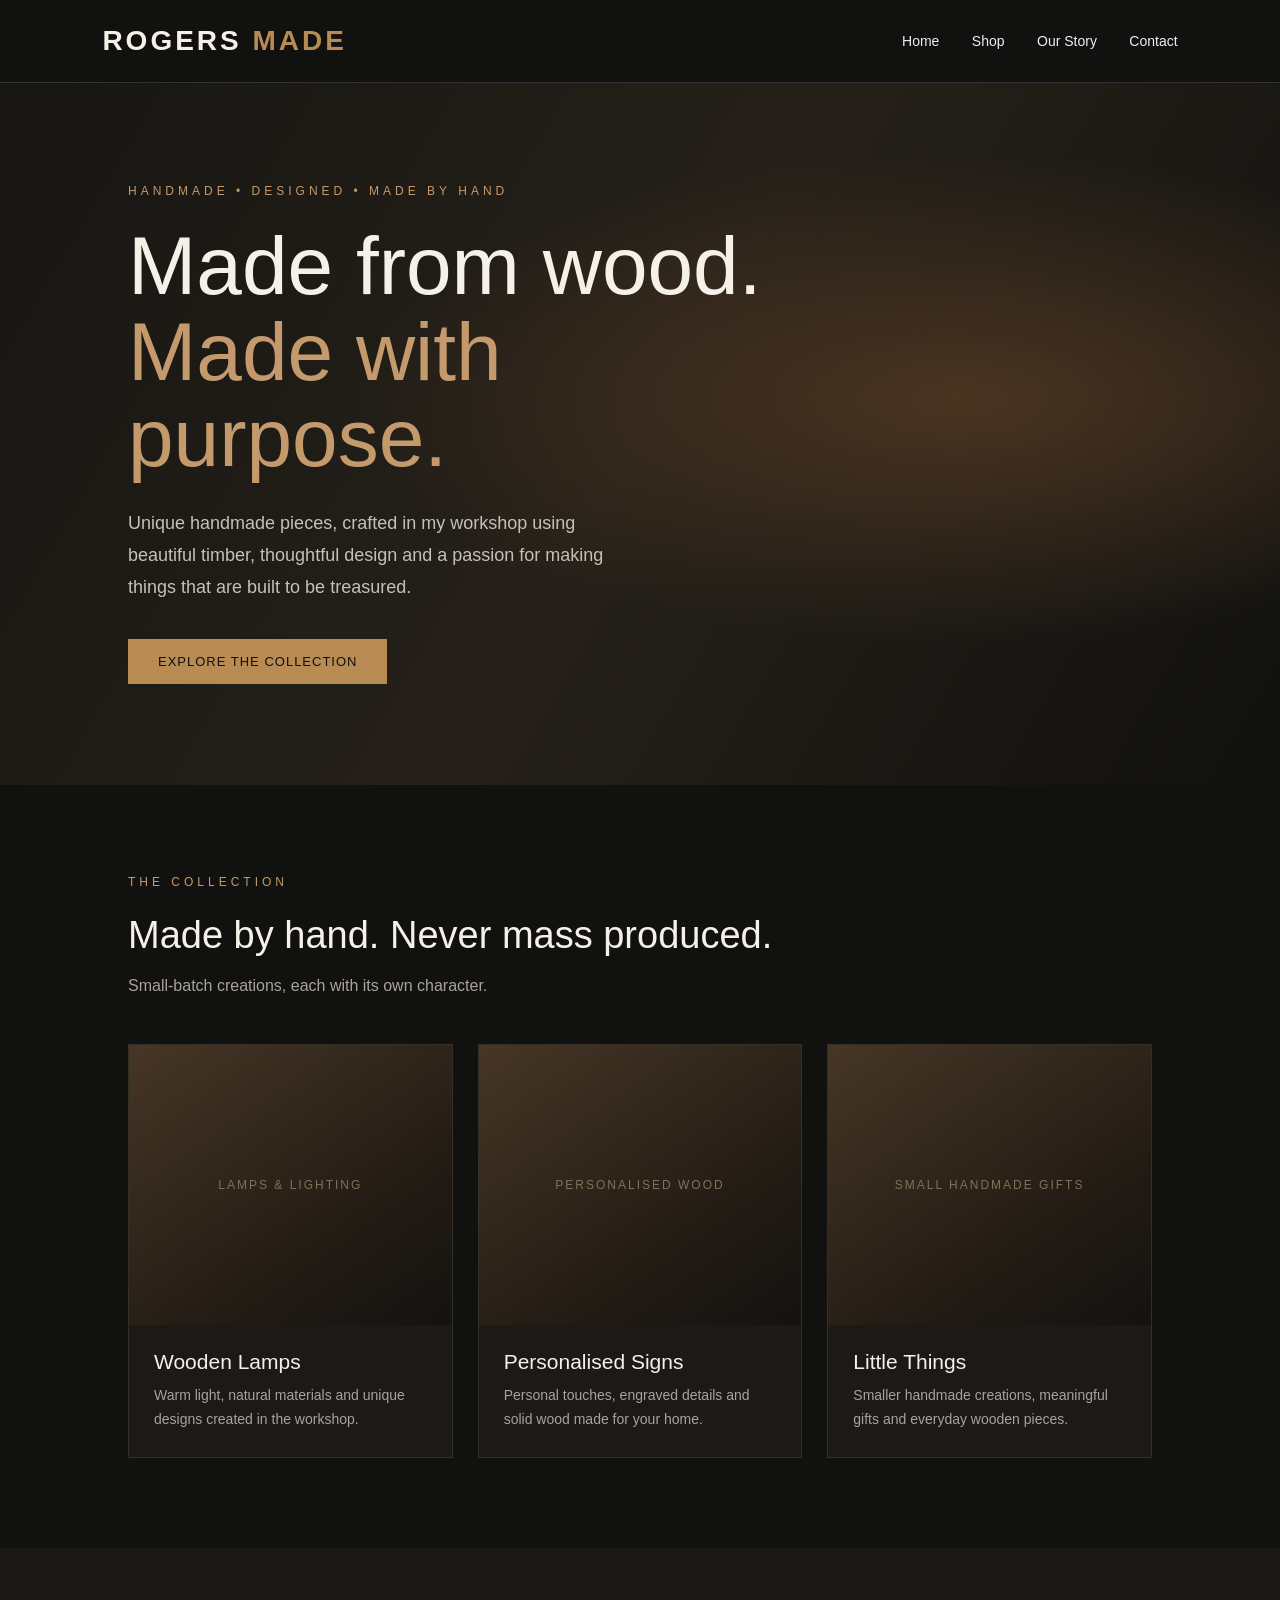
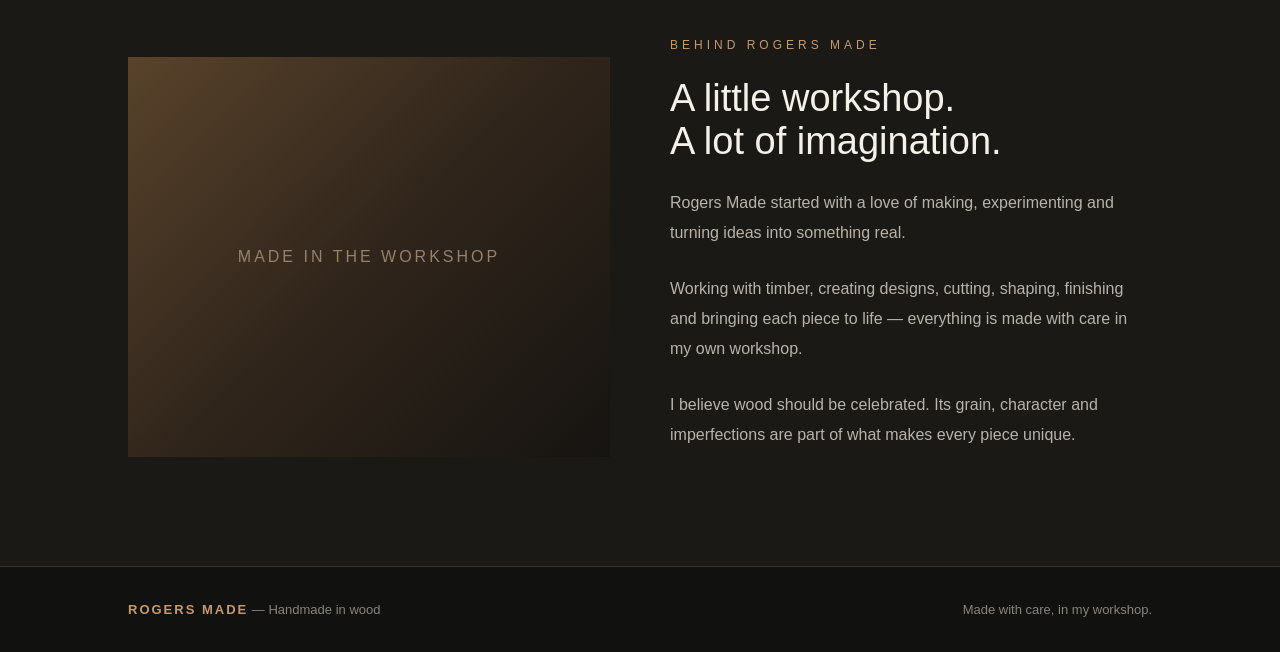
==== index.html @ e12538d0 "Create index.html" ====
<!DOCTYPE html>
<html lang="en">
<head>
<meta charset="UTF-8">
<meta name="viewport" content="width=device-width, initial-scale=1.0">
<title>Rogers Made | Handmade in Wood</title>

<style>
* {
  margin: 0;
  padding: 0;
  box-sizing: border-box;
}

body {
  background: #11110f;
  color: #f5f1e9;
  font-family: Arial, sans-serif;
}

header {
  padding: 25px 8%;
  display: flex;
  justify-content: space-between;
  align-items: center;
  border-bottom: 1px solid #333;
}

.logo {
  font-size: 28px;
  letter-spacing: 3px;
  font-weight: bold;
}

.logo span {
  color: #b88a54;
}

nav a {
  color: #eee;
  text-decoration: none;
  margin-left: 28px;
  font-size: 14px;
}

nav a:hover {
  color: #c49a6c;
}

.hero {
  min-height: 78vh;
  display: flex;
  align-items: center;
  padding: 80px 10%;
  background:
    radial-gradient(ellipse at 75% 45%, #4a3421 0%, transparent 45%),
    linear-gradient(120deg, #171613, #252019, #11110f);
}

.hero-content {
  max-width: 650px;
}

.eyebrow {
  color: #c49a6c;
  letter-spacing: 4px;
  text-transform: uppercase;
  font-size: 12px;
  margin-bottom: 25px;
}

.hero h1 {
  font-size: clamp(45px, 7vw, 82px);
  line-height: 1.05;
  font-weight: 500;
  margin-bottom: 25px;
}

.hero h1 span {
  color: #c49a6c;
}

.hero p {
  color: #c5c0b8;
  font-size: 18px;
  line-height: 1.8;
  max-width: 520px;
  margin-bottom: 35px;
}

.button {
  display: inline-block;
  padding: 15px 30px;
  background: #b88a54;
  color: #111;
  text-decoration: none;
  font-size: 13px;
  letter-spacing: 1px;
  text-transform: uppercase;
  transition: 0.3s;
}

.button:hover {
  background: #d0aa7d;
}

.section {
  padding: 90px 10%;
}

.section-title {
  font-size: 38px;
  font-weight: 400;
  margin-bottom: 15px;
}

.section-intro {
  color: #aaa39a;
  margin-bottom: 45px;
  line-height: 1.7;
}

.products {
  display: grid;
  grid-template-columns: repeat(3, 1fr);
  gap: 25px;
}

.product {
  background: #1b1a17;
  border: 1px solid #33302a;
  transition: 0.3s;
}

.product:hover {
  transform: translateY(-5px);
  border-color: #80603e;
}

.product-image {
  height: 280px;
  background:
    linear-gradient(145deg, #463626, #211a13 70%, #141311);
  display: flex;
  align-items: center;
  justify-content: center;
  color: #82715a;
  letter-spacing: 2px;
  font-size: 12px;
}

.product-info {
  padding: 25px;
}

.product-info h3 {
  font-size: 21px;
  font-weight: 400;
  margin-bottom: 10px;
}

.product-info p {
  color: #aaa39a;
  font-size: 14px;
  line-height: 1.7;
}

.story {
  background: #1a1916;
  display: grid;
  grid-template-columns: 1fr 1fr;
  gap: 60px;
  align-items: center;
}

.story-image {
  min-height: 400px;
  background:
    linear-gradient(135deg, #59432b, #30251b, #161411);
  display: flex;
  justify-content: center;
  align-items: center;
  color: #96816a;
  letter-spacing: 3px;
}

.story-text p {
  color: #b9b3aa;
  line-height: 1.9;
  margin: 25px 0;
}

footer {
  padding: 35px 10%;
  border-top: 1px solid #333;
  display: flex;
  justify-content: space-between;
  flex-wrap: wrap;
  gap: 20px;
  color: #89847c;
  font-size: 13px;
}

footer strong {
  color: #c49a6c;
  letter-spacing: 2px;
}

@media (max-width: 800px) {
  header {
    flex-direction: column;
    gap: 20px;
  }

  nav a {
    margin: 0 10px;
  }

  .hero {
    min-height: 65vh;
    padding: 70px 7%;
  }

  .section {
    padding: 65px 7%;
  }

  .products {
    grid-template-columns: 1fr;
  }

  .story {
    grid-template-columns: 1fr;
    gap: 35px;
  }

  .story-image {
    min-height: 280px;
  }
}
</style>
</head>

<body>

<header>
  <div class="logo">ROGERS <span>MADE</span></div>
  <nav>
    <a href="#">Home</a>
    <a href="#shop">Shop</a>
    <a href="#story">Our Story</a>
    <a href="#contact">Contact</a>
  </nav>
</header>

<section class="hero">
  <div class="hero-content">
    <div class="eyebrow">Handmade • Designed • Made by hand</div>

    <h1>Made from wood.<br><span>Made with purpose.</span></h1>

    <p>
      Unique handmade pieces, crafted in my workshop using beautiful
      timber, thoughtful design and a passion for making things
      that are built to be treasured.
    </p>

    <a href="#shop" class="button">Explore the collection</a>
  </div>
</section>

<section class="section" id="shop">
  <div class="eyebrow">The collection</div>
  <h2 class="section-title">Made by hand. Never mass produced.</h2>
  <p class="section-intro">
    Small-batch creations, each with its own character.
  </p>

  <div class="products">

    <div class="product">
      <div class="product-image">LAMPS & LIGHTING</div>
      <div class="product-info">
        <h3>Wooden Lamps</h3>
        <p>Warm light, natural materials and unique designs created in the workshop.</p>
      </div>
    </div>

    <div class="product">
      <div class="product-image">PERSONALISED WOOD</div>
      <div class="product-info">
        <h3>Personalised Signs</h3>
        <p>Personal touches, engraved details and solid wood made for your home.</p>
      </div>
    </div>

    <div class="product">
      <div class="product-image">SMALL HANDMADE GIFTS</div>
      <div class="product-info">
        <h3>Little Things</h3>
        <p>Smaller handmade creations, meaningful gifts and everyday wooden pieces.</p>
      </div>
    </div>

  </div>
</section>

<section class="section story" id="story">
  <div class="story-image">MADE IN THE WORKSHOP</div>

  <div class="story-text">
    <div class="eyebrow">Behind Rogers Made</div>
    <h2 class="section-title">A little workshop.<br>A lot of imagination.</h2>

    <p>
      Rogers Made started with a love of making, experimenting and
      turning ideas into something real.
    </p>

    <p>
      Working with timber, creating designs, cutting, shaping,
      finishing and bringing each piece to life — everything is
      made with care in my own workshop.
    </p>

    <p>
      I believe wood should be celebrated. Its grain, character
      and imperfections are part of what makes every piece unique.
    </p>
  </div>
</section>

<footer id="contact">
  <div><strong>ROGERS MADE</strong> — Handmade in wood</div>
  <div>Made with care, in my workshop.</div>
</footer>

</body>
</html>
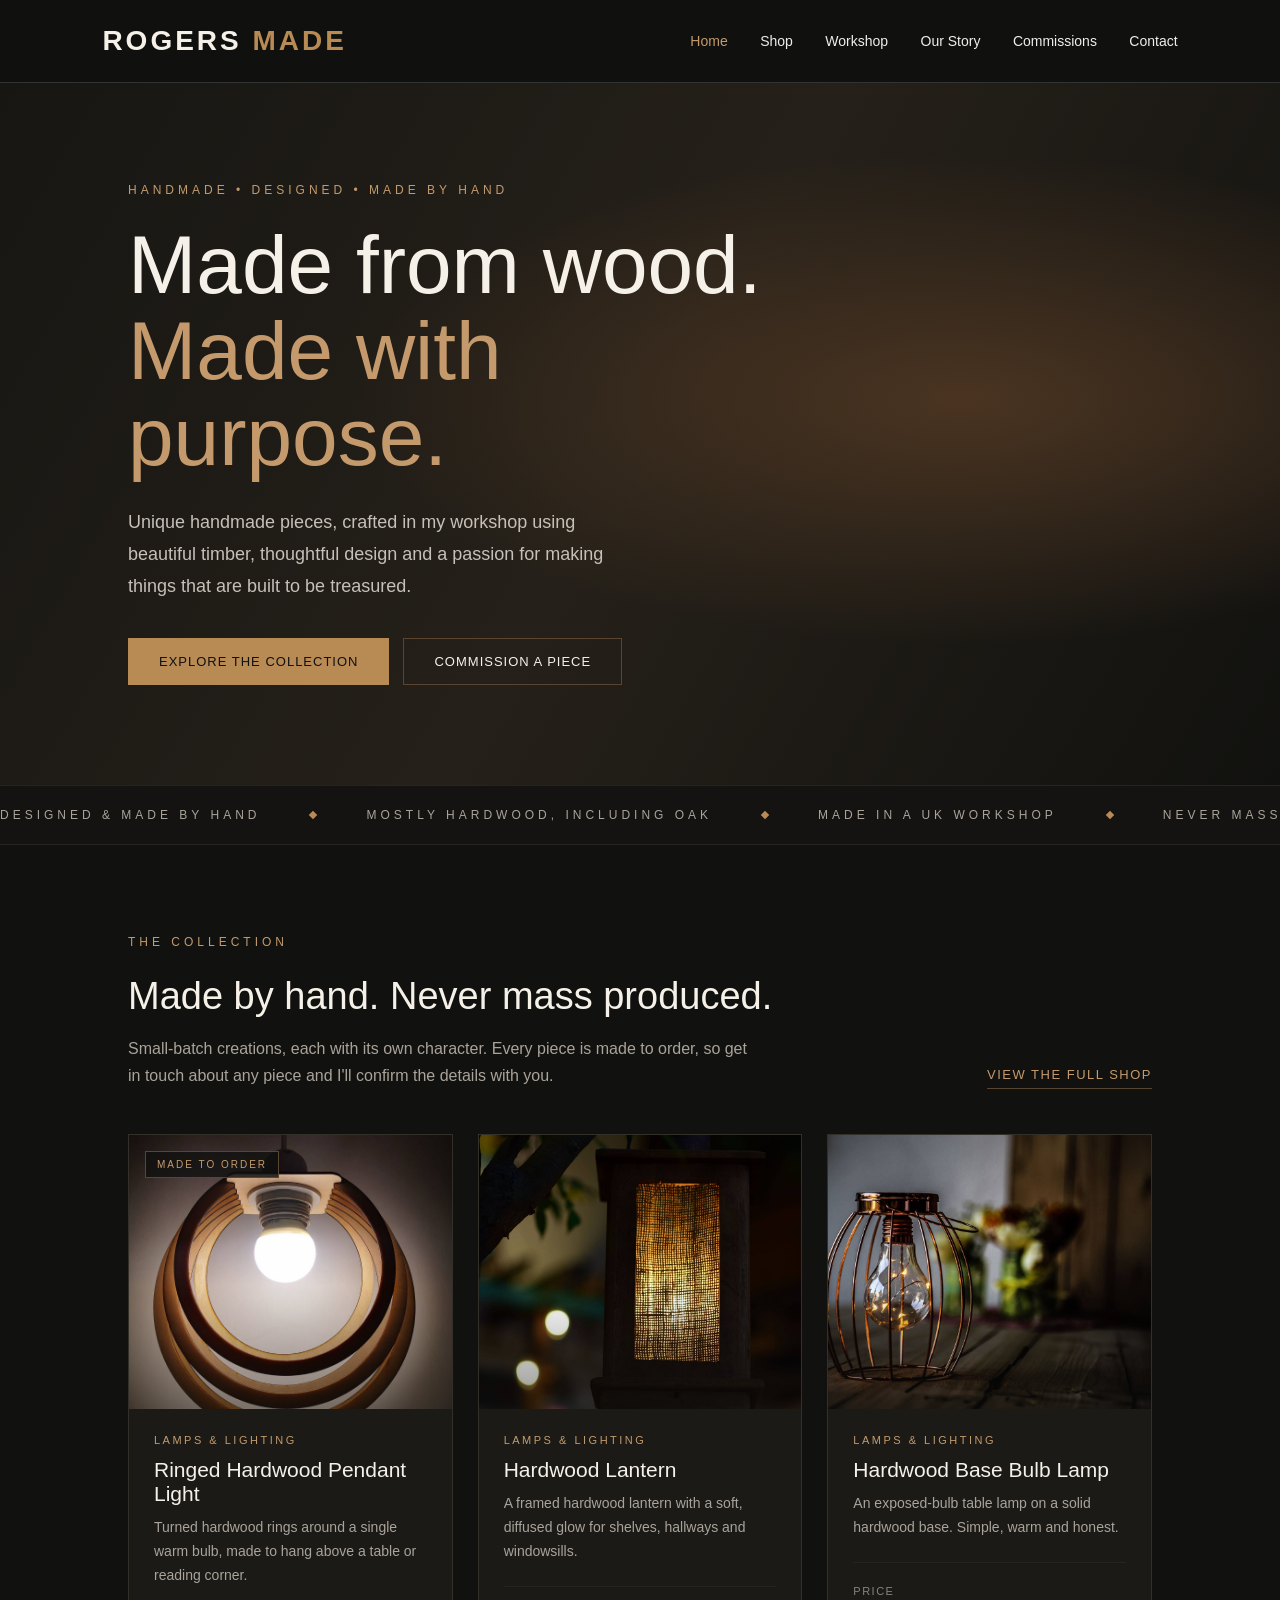
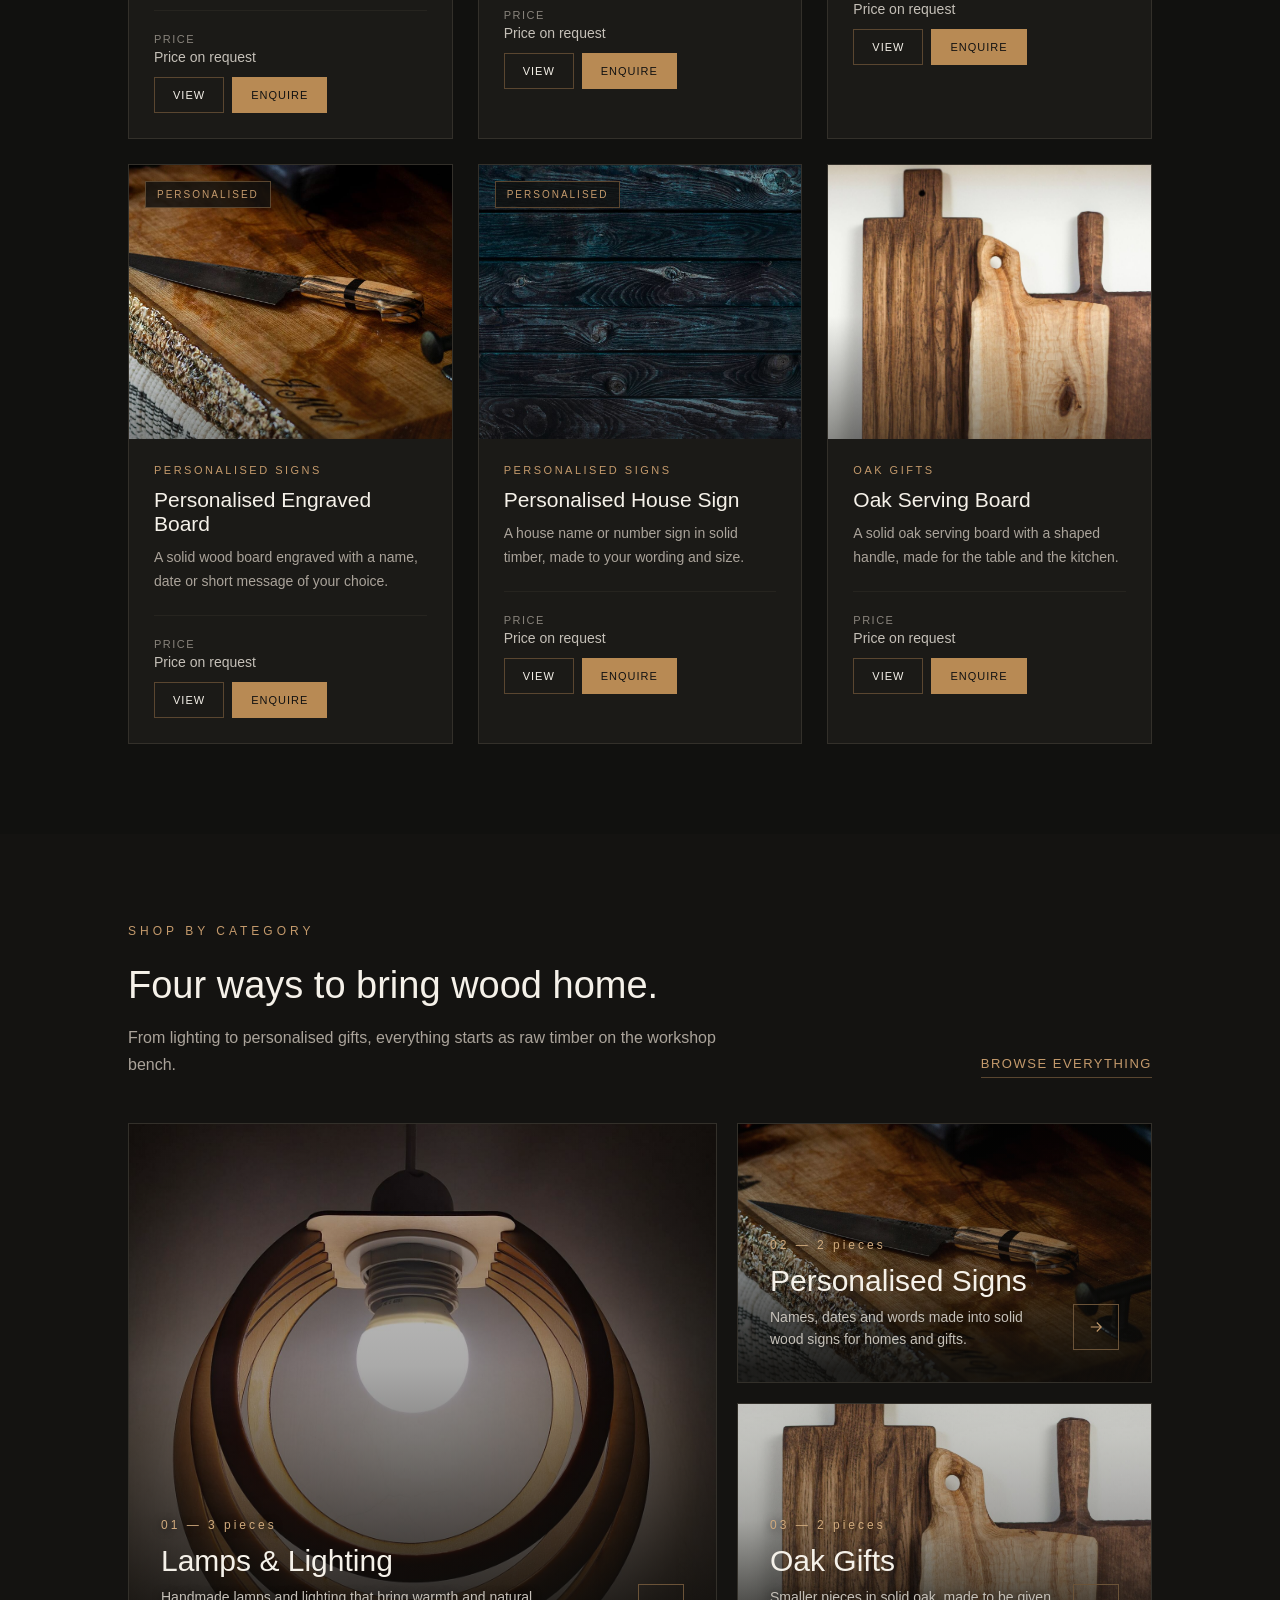
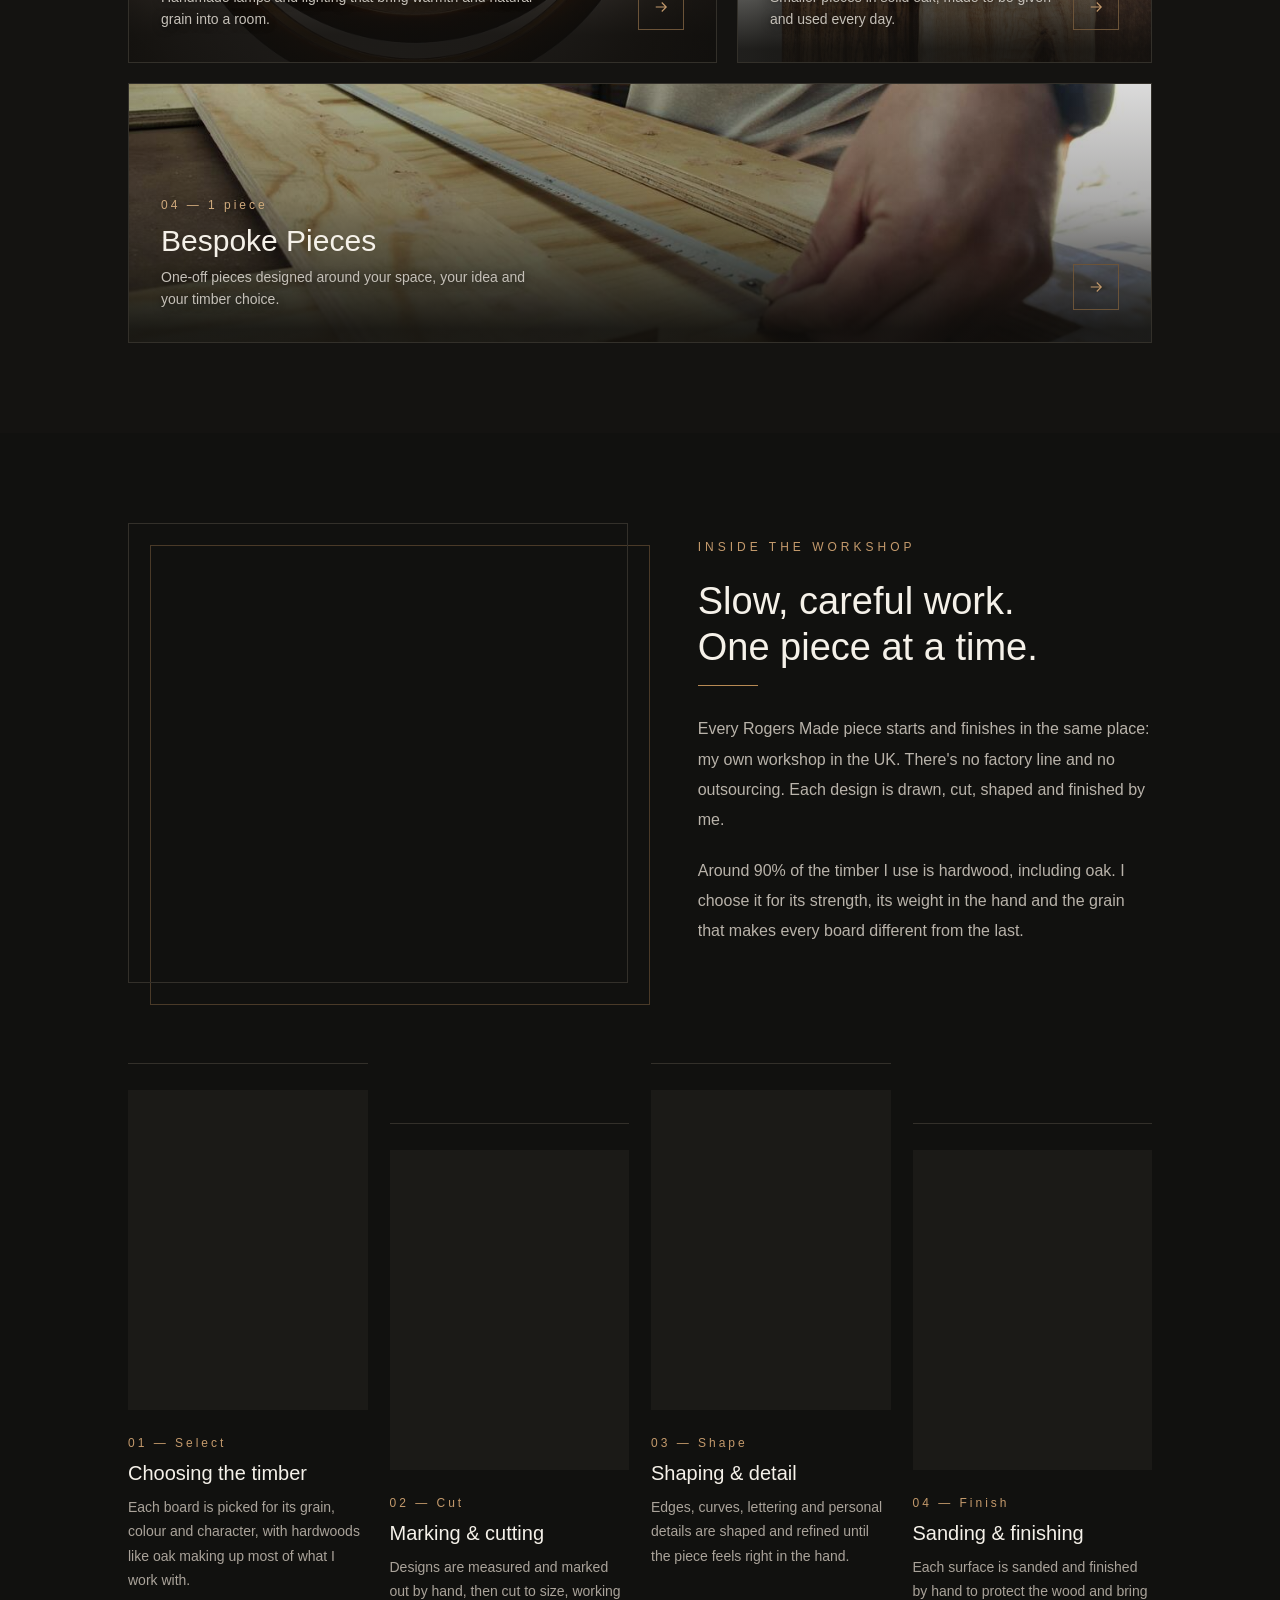
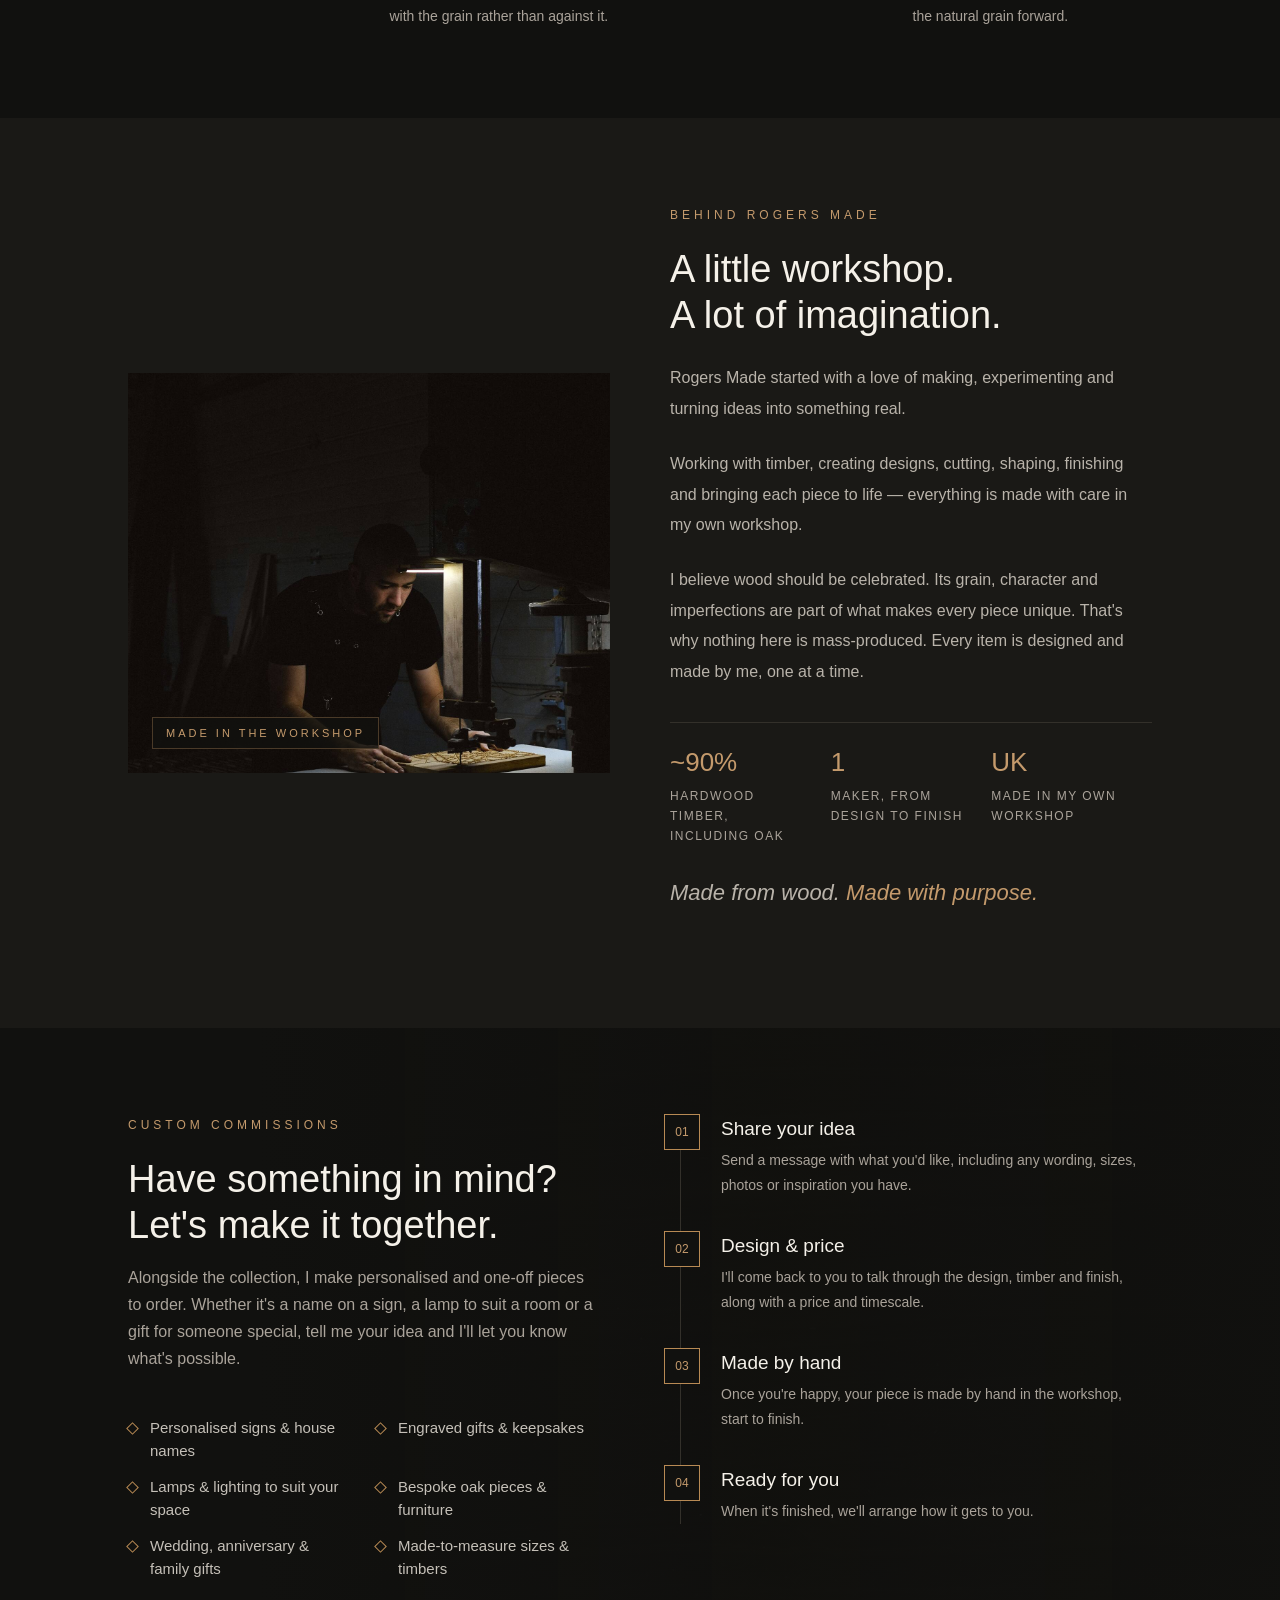
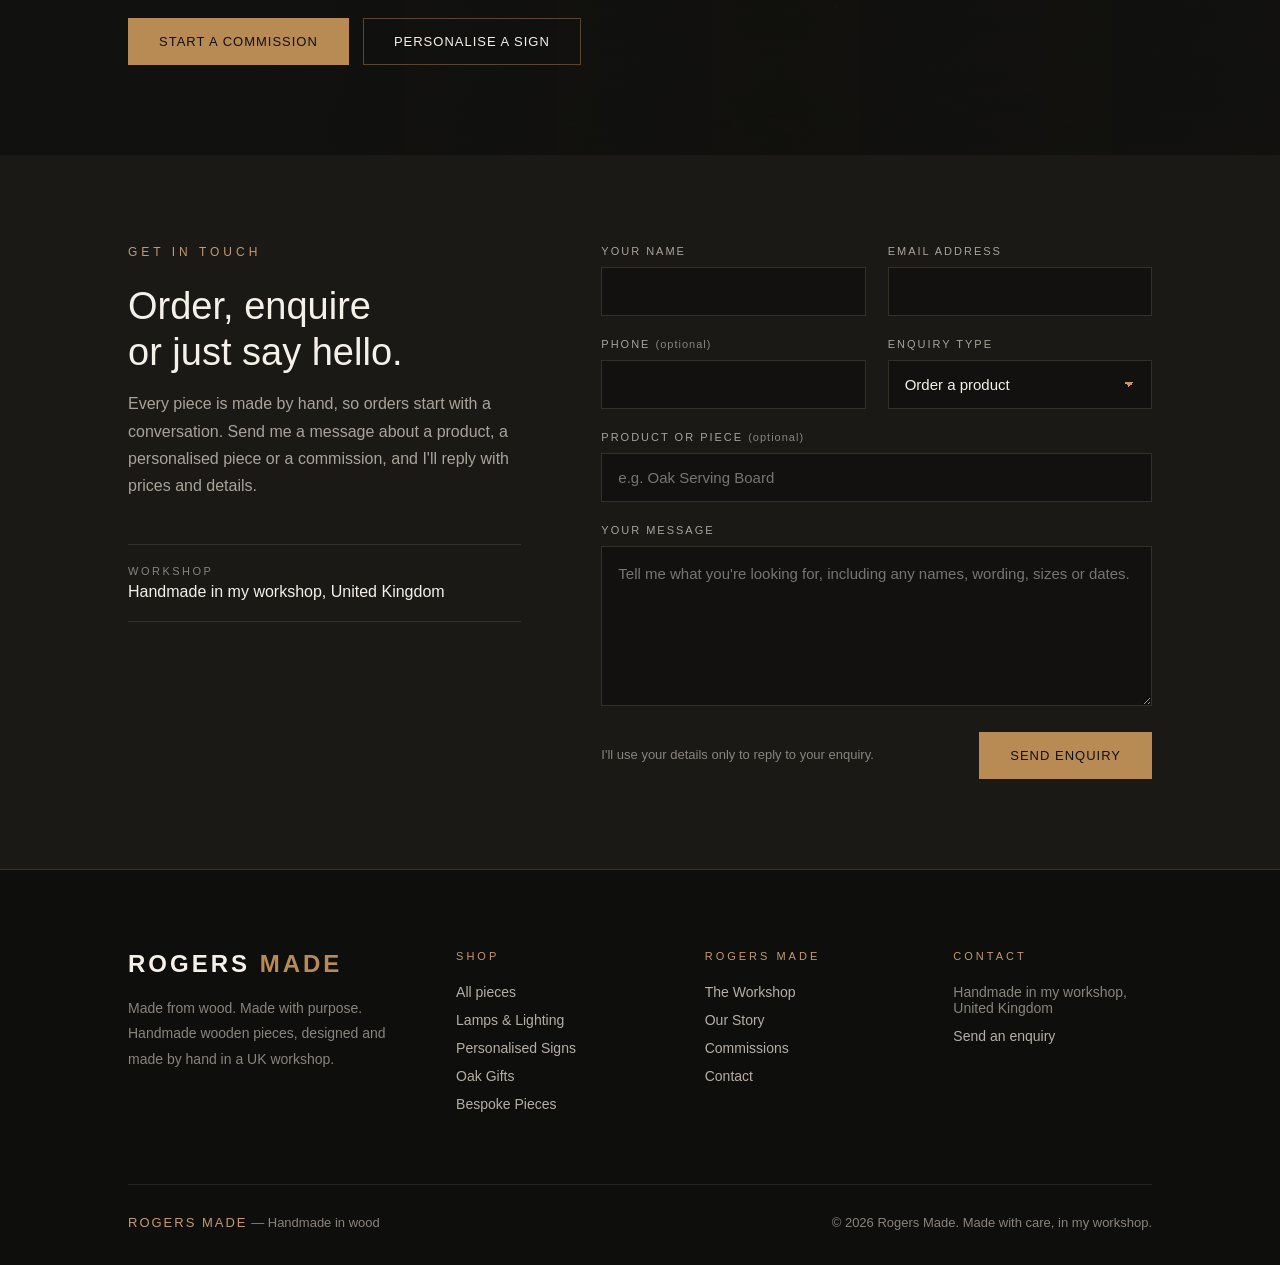
==== commit 89b0c339: "Build Rogers Made artisan shop site with products, workshop, commissions and enquiry form (6b01e78c8" ====
--- a/index.html
+++ b/index.html
@@ -1,257 +1,38 @@
 <!DOCTYPE html>
-<html lang="en">
+<html lang="en-GB">
 <head>
 <meta charset="UTF-8">
 <meta name="viewport" content="width=device-width, initial-scale=1.0">
 <title>Rogers Made | Handmade in Wood</title>
-
-<style>
-* {
-  margin: 0;
-  padding: 0;
-  box-sizing: border-box;
-}
-
-body {
-  background: #11110f;
-  color: #f5f1e9;
-  font-family: Arial, sans-serif;
-}
-
-header {
-  padding: 25px 8%;
-  display: flex;
-  justify-content: space-between;
-  align-items: center;
-  border-bottom: 1px solid #333;
-}
-
-.logo {
-  font-size: 28px;
-  letter-spacing: 3px;
-  font-weight: bold;
-}
-
-.logo span {
-  color: #b88a54;
-}
-
-nav a {
-  color: #eee;
-  text-decoration: none;
-  margin-left: 28px;
-  font-size: 14px;
-}
-
-nav a:hover {
-  color: #c49a6c;
-}
-
-.hero {
-  min-height: 78vh;
-  display: flex;
-  align-items: center;
-  padding: 80px 10%;
-  background:
-    radial-gradient(ellipse at 75% 45%, #4a3421 0%, transparent 45%),
-    linear-gradient(120deg, #171613, #252019, #11110f);
-}
-
-.hero-content {
-  max-width: 650px;
-}
-
-.eyebrow {
-  color: #c49a6c;
-  letter-spacing: 4px;
-  text-transform: uppercase;
-  font-size: 12px;
-  margin-bottom: 25px;
-}
-
-.hero h1 {
-  font-size: clamp(45px, 7vw, 82px);
-  line-height: 1.05;
-  font-weight: 500;
-  margin-bottom: 25px;
-}
-
-.hero h1 span {
-  color: #c49a6c;
-}
-
-.hero p {
-  color: #c5c0b8;
-  font-size: 18px;
-  line-height: 1.8;
-  max-width: 520px;
-  margin-bottom: 35px;
-}
-
-.button {
-  display: inline-block;
-  padding: 15px 30px;
-  background: #b88a54;
-  color: #111;
-  text-decoration: none;
-  font-size: 13px;
-  letter-spacing: 1px;
-  text-transform: uppercase;
-  transition: 0.3s;
-}
-
-.button:hover {
-  background: #d0aa7d;
-}
-
-.section {
-  padding: 90px 10%;
-}
-
-.section-title {
-  font-size: 38px;
-  font-weight: 400;
-  margin-bottom: 15px;
-}
-
-.section-intro {
-  color: #aaa39a;
-  margin-bottom: 45px;
-  line-height: 1.7;
-}
-
-.products {
-  display: grid;
-  grid-template-columns: repeat(3, 1fr);
-  gap: 25px;
-}
-
-.product {
-  background: #1b1a17;
-  border: 1px solid #33302a;
-  transition: 0.3s;
-}
-
-.product:hover {
-  transform: translateY(-5px);
-  border-color: #80603e;
-}
-
-.product-image {
-  height: 280px;
-  background:
-    linear-gradient(145deg, #463626, #211a13 70%, #141311);
-  display: flex;
-  align-items: center;
-  justify-content: center;
-  color: #82715a;
-  letter-spacing: 2px;
-  font-size: 12px;
-}
-
-.product-info {
-  padding: 25px;
-}
-
-.product-info h3 {
-  font-size: 21px;
-  font-weight: 400;
-  margin-bottom: 10px;
-}
-
-.product-info p {
-  color: #aaa39a;
-  font-size: 14px;
-  line-height: 1.7;
-}
-
-.story {
-  background: #1a1916;
-  display: grid;
-  grid-template-columns: 1fr 1fr;
-  gap: 60px;
-  align-items: center;
-}
-
-.story-image {
-  min-height: 400px;
-  background:
-    linear-gradient(135deg, #59432b, #30251b, #161411);
-  display: flex;
-  justify-content: center;
-  align-items: center;
-  color: #96816a;
-  letter-spacing: 3px;
-}
-
-.story-text p {
-  color: #b9b3aa;
-  line-height: 1.9;
-  margin: 25px 0;
-}
-
-footer {
-  padding: 35px 10%;
-  border-top: 1px solid #333;
-  display: flex;
-  justify-content: space-between;
-  flex-wrap: wrap;
-  gap: 20px;
-  color: #89847c;
-  font-size: 13px;
-}
-
-footer strong {
-  color: #c49a6c;
-  letter-spacing: 2px;
-}
-
-@media (max-width: 800px) {
-  header {
-    flex-direction: column;
-    gap: 20px;
-  }
-
-  nav a {
-    margin: 0 10px;
-  }
-
-  .hero {
-    min-height: 65vh;
-    padding: 70px 7%;
-  }
-
-  .section {
-    padding: 65px 7%;
-  }
-
-  .products {
-    grid-template-columns: 1fr;
-  }
-
-  .story {
-    grid-template-columns: 1fr;
-    gap: 35px;
-  }
-
-  .story-image {
-    min-height: 280px;
-  }
-}
-</style>
+<meta name="description" content="Rogers Made — handmade wooden lamps, personalised signs, oak gifts and bespoke pieces, designed and made by hand in a UK workshop. Made from wood. Made with purpose.">
+<meta name="theme-color" content="#11110f">
+<meta property="og:type" content="website">
+<meta property="og:title" content="Rogers Made | Handmade in Wood">
+<meta property="og:description" content="Made from wood. Made with purpose. Handmade wooden pieces from a UK workshop.">
+<meta property="og:image" content="/assets/images/placeholders/hero-chisel.jpg">
+<link rel="icon" href="/assets/images/favicon.svg" type="image/svg+xml">
+<script>document.documentElement.classList.add("js")</script>
+<link rel="stylesheet" href="/assets/css/styles.css">
 </head>
 
 <body>
-
-<header>
-  <div class="logo">ROGERS <span>MADE</span></div>
-  <nav>
-    <a href="#">Home</a>
-    <a href="#shop">Shop</a>
+<a class="skip-link" href="#main">Skip to content</a>
+
+<header class="site-header">
+  <a class="logo" href="/" aria-label="Rogers Made home">ROGERS <span>MADE</span></a>
+  <button class="nav-toggle" type="button" aria-expanded="false" aria-controls="site-nav" aria-label="Open menu"><span></span></button>
+  <nav class="site-nav" id="site-nav" aria-label="Main">
+    <a href="/" aria-current="page">Home</a>
+    <a href="/shop">Shop</a>
+    <a href="#workshop">Workshop</a>
     <a href="#story">Our Story</a>
+    <a href="#commissions">Commissions</a>
     <a href="#contact">Contact</a>
   </nav>
 </header>
+<div class="nav-backdrop" aria-hidden="true"></div>
+
+<main id="main">
 
 <section class="hero">
   <div class="hero-content">
@@ -265,50 +46,114 @@
       that are built to be treasured.
     </p>
 
-    <a href="#shop" class="button">Explore the collection</a>
-  </div>
-</section>
-
+    <div class="hero-actions">
+      <a href="#shop" class="button">Explore the collection</a>
+      <a href="#commissions" class="button button-outline">Commission a piece</a>
+    </div>
+  </div>
+</section>
+
+<div class="band" aria-hidden="true">
+  <div class="band-track">
+    <span>Designed &amp; made by hand</span><span>Mostly hardwood, including oak</span><span>Made in a UK workshop</span><span>Never mass produced</span><span>Personalised to order</span>
+    <span>Designed &amp; made by hand</span><span>Mostly hardwood, including oak</span><span>Made in a UK workshop</span><span>Never mass produced</span><span>Personalised to order</span>
+  </div>
+</div>
+
+<!-- FEATURED PRODUCTS — cards are generated from assets/js/products.js (set featured: true) -->
 <section class="section" id="shop">
-  <div class="eyebrow">The collection</div>
-  <h2 class="section-title">Made by hand. Never mass produced.</h2>
-  <p class="section-intro">
-    Small-batch creations, each with its own character.
-  </p>
-
-  <div class="products">
-
-    <div class="product">
-      <div class="product-image">LAMPS & LIGHTING</div>
-      <div class="product-info">
-        <h3>Wooden Lamps</h3>
-        <p>Warm light, natural materials and unique designs created in the workshop.</p>
-      </div>
-    </div>
-
-    <div class="product">
-      <div class="product-image">PERSONALISED WOOD</div>
-      <div class="product-info">
-        <h3>Personalised Signs</h3>
-        <p>Personal touches, engraved details and solid wood made for your home.</p>
-      </div>
-    </div>
-
-    <div class="product">
-      <div class="product-image">SMALL HANDMADE GIFTS</div>
-      <div class="product-info">
-        <h3>Little Things</h3>
-        <p>Smaller handmade creations, meaningful gifts and everyday wooden pieces.</p>
-      </div>
-    </div>
-
-  </div>
-</section>
-
+  <div class="section-head">
+    <div>
+      <div class="eyebrow">The collection</div>
+      <h2 class="section-title">Made by hand. Never mass produced.</h2>
+      <p class="section-intro">
+        Small-batch creations, each with its own character. Every piece is
+        made to order, so get in touch about any piece and I'll confirm the details with you.
+      </p>
+    </div>
+    <a class="text-link" href="/shop">View the full shop</a>
+  </div>
+
+  <div class="products" data-featured-products>
+    <div class="product skeleton" aria-hidden="true"><div class="product-image"></div><div class="product-info"><div class="skeleton-line short"></div><div class="skeleton-line"></div><div class="skeleton-line"></div></div></div>
+    <div class="product skeleton" aria-hidden="true"><div class="product-image"></div><div class="product-info"><div class="skeleton-line short"></div><div class="skeleton-line"></div><div class="skeleton-line"></div></div></div>
+    <div class="product skeleton" aria-hidden="true"><div class="product-image"></div><div class="product-info"><div class="skeleton-line short"></div><div class="skeleton-line"></div><div class="skeleton-line"></div></div></div>
+  </div>
+  <noscript><p class="section-intro">Please enable JavaScript to browse products, or <a href="#contact">get in touch</a> to ask about current pieces.</p></noscript>
+</section>
+
+<!-- SHOP CATEGORIES — generated from ROGERS_CATEGORIES in assets/js/products.js -->
+<section class="section categories-section" id="collections">
+  <div class="section-head">
+    <div>
+      <div class="eyebrow">Shop by category</div>
+      <h2 class="section-title">Four ways to bring wood home.</h2>
+      <p class="section-intro">From lighting to personalised gifts, everything starts as raw timber on the workshop bench.</p>
+    </div>
+    <a class="text-link" href="/shop">Browse everything</a>
+  </div>
+  <div class="categories" data-categories></div>
+</section>
+
+<!-- WORKSHOP -->
+<section class="section" id="workshop">
+  <div class="workshop-intro">
+    <figure class="workshop-feature reveal">
+      <img src="/assets/images/placeholders/workshop-tools.jpg" alt="Woodworking tools and fresh shavings on the workshop bench" loading="lazy" decoding="async" width="1600" height="1067">
+    </figure>
+    <div class="workshop-text reveal reveal-delay-1">
+      <div class="eyebrow">Inside the workshop</div>
+      <h2 class="section-title">Slow, careful work.<br>One piece at a time.</h2>
+      <hr class="rule">
+      <p>
+        Every Rogers Made piece starts and finishes in the same place: my own
+        workshop in the UK. There's no factory line and no outsourcing. Each
+        design is drawn, cut, shaped and finished by me.
+      </p>
+      <p>
+        Around 90% of the timber I use is hardwood, including oak. I choose it
+        for its strength, its weight in the hand and the grain that makes every
+        board different from the last.
+      </p>
+    </div>
+  </div>
+
+  <div class="process">
+    <article class="step reveal">
+      <div class="step-image"><img src="/assets/images/placeholders/process-timber.jpg" alt="Boards of dark hardwood timber" loading="lazy" decoding="async"></div>
+      <span class="step-number">01 — Select</span>
+      <h3>Choosing the timber</h3>
+      <p>Each board is picked for its grain, colour and character, with hardwoods like oak making up most of what I work with.</p>
+    </article>
+    <article class="step reveal reveal-delay-1">
+      <div class="step-image"><img src="/assets/images/placeholders/process-cut.jpg" alt="Hands marking out a piece of timber on the bench" loading="lazy" decoding="async"></div>
+      <span class="step-number">02 — Cut</span>
+      <h3>Marking &amp; cutting</h3>
+      <p>Designs are measured and marked out by hand, then cut to size, working with the grain rather than against it.</p>
+    </article>
+    <article class="step reveal reveal-delay-2">
+      <div class="step-image"><img src="/assets/images/placeholders/process-shape.jpg" alt="Shaping wood with a mallet and chisel" loading="lazy" decoding="async"></div>
+      <span class="step-number">03 — Shape</span>
+      <h3>Shaping &amp; detail</h3>
+      <p>Edges, curves, lettering and personal details are shaped and refined until the piece feels right in the hand.</p>
+    </article>
+    <article class="step reveal reveal-delay-3">
+      <div class="step-image"><img src="/assets/images/placeholders/process-finish.jpg" alt="Sanding a finished wooden piece by hand" loading="lazy" decoding="async"></div>
+      <span class="step-number">04 — Finish</span>
+      <h3>Sanding &amp; finishing</h3>
+      <p>Each surface is sanded and finished by hand to protect the wood and bring the natural grain forward.</p>
+    </article>
+  </div>
+</section>
+
+<!-- OUR STORY -->
 <section class="section story" id="story">
-  <div class="story-image">MADE IN THE WORKSHOP</div>
-
-  <div class="story-text">
+  <figure class="story-image reveal">
+    <img src="/assets/images/placeholders/workshop-bench.jpg" alt="A woodworker at the bench under a single workshop lamp" loading="lazy" decoding="async" width="1400" height="2100">
+    <figcaption>Made in the workshop</figcaption>
+  </figure>
+
+  <div class="story-text reveal reveal-delay-1">
     <div class="eyebrow">Behind Rogers Made</div>
     <h2 class="section-title">A little workshop.<br>A lot of imagination.</h2>
 
@@ -326,14 +171,190 @@
     <p>
       I believe wood should be celebrated. Its grain, character
       and imperfections are part of what makes every piece unique.
+      That's why nothing here is mass-produced. Every item is designed
+      and made by me, one at a time.
     </p>
-  </div>
-</section>
-
-<footer id="contact">
-  <div><strong>ROGERS MADE</strong> — Handmade in wood</div>
-  <div>Made with care, in my workshop.</div>
+
+    <div class="story-facts">
+      <div><strong>~90%</strong><span>Hardwood timber, including oak</span></div>
+      <div><strong>1</strong><span>Maker, from design to finish</span></div>
+      <div><strong>UK</strong><span>Made in my own workshop</span></div>
+    </div>
+
+    <p class="signature">Made from wood. <span>Made with purpose.</span></p>
+  </div>
+</section>
+
+<!-- CUSTOM COMMISSIONS -->
+<section class="section commissions" id="commissions">
+  <div class="commissions-bg" aria-hidden="true">
+    <img src="/assets/images/placeholders/grain-dark.jpg" alt="" loading="lazy" decoding="async">
+  </div>
+  <div class="commissions-grid">
+    <div class="reveal">
+      <div class="eyebrow">Custom commissions</div>
+      <h2 class="section-title">Have something in mind?<br>Let's make it together.</h2>
+      <p class="section-intro">
+        Alongside the collection, I make personalised and one-off pieces to order.
+        Whether it's a name on a sign, a lamp to suit a room or a gift for someone
+        special, tell me your idea and I'll let you know what's possible.
+      </p>
+      <ul class="commission-types">
+        <li>Personalised signs &amp; house names</li>
+        <li>Engraved gifts &amp; keepsakes</li>
+        <li>Lamps &amp; lighting to suit your space</li>
+        <li>Bespoke oak pieces &amp; furniture</li>
+        <li>Wedding, anniversary &amp; family gifts</li>
+        <li>Made-to-measure sizes &amp; timbers</li>
+      </ul>
+      <div class="hero-actions">
+        <a class="button" href="/?type=commission#contact" data-enquiry-type="Custom commission">Start a commission</a>
+        <a class="button button-outline" href="/?type=sign#contact" data-enquiry-type="Personalised sign">Personalise a sign</a>
+      </div>
+    </div>
+
+    <ol class="commission-steps reveal reveal-delay-1">
+      <li data-step="01">
+        <h3>Share your idea</h3>
+        <p>Send a message with what you'd like, including any wording, sizes, photos or inspiration you have.</p>
+      </li>
+      <li data-step="02">
+        <h3>Design &amp; price</h3>
+        <p>I'll come back to you to talk through the design, timber and finish, along with a price and timescale.</p>
+      </li>
+      <li data-step="03">
+        <h3>Made by hand</h3>
+        <p>Once you're happy, your piece is made by hand in the workshop, start to finish.</p>
+      </li>
+      <li data-step="04">
+        <h3>Ready for you</h3>
+        <p>When it's finished, we'll arrange how it gets to you.</p>
+      </li>
+    </ol>
+  </div>
+</section>
+
+<!-- CONTACT / ENQUIRY FORM (handled by Netlify Forms) -->
+<section class="section contact-section" id="contact">
+  <div class="contact-grid">
+    <div class="reveal">
+      <div class="eyebrow">Get in touch</div>
+      <h2 class="section-title">Order, enquire<br>or just say hello.</h2>
+      <p class="section-intro">
+        Every piece is made by hand, so orders start with a conversation. Send me a message about a product,
+        a personalised piece or a commission, and I'll reply with prices and details.
+      </p>
+      <ul class="contact-details">
+        <li data-setting-row><small>Email</small><span data-setting="email"></span></li>
+        <li data-setting-row><small>Phone</small><span data-setting="phone"></span></li>
+        <li data-setting-row><small>Workshop</small><span data-setting="location"></span></li>
+        <li data-socials-wrap><small>Follow the workshop</small><div class="socials" data-socials></div></li>
+      </ul>
+    </div>
+
+    <div class="reveal reveal-delay-1">
+      <form class="form" name="enquiry" method="POST" action="/thank-you" data-netlify="true" netlify-honeypot="bot-field" data-enquiry-form novalidate>
+        <input type="hidden" name="form-name" value="enquiry">
+        <input type="hidden" name="subject" value="New Rogers Made enquiry (%{submissionId})">
+        <p class="hidden-field"><label>Leave this field empty <input name="bot-field" tabindex="-1" autocomplete="off"></label></p>
+
+        <div class="field">
+          <label for="f-name">Your name</label>
+          <input id="f-name" type="text" name="name" autocomplete="name" required>
+          <div class="field-error">Please enter your name.</div>
+        </div>
+        <div class="field">
+          <label for="f-email">Email address</label>
+          <input id="f-email" type="email" name="email" autocomplete="email" required>
+          <div class="field-error">Please enter a valid email address.</div>
+        </div>
+        <div class="field">
+          <label for="f-phone">Phone <span class="optional">(optional)</span></label>
+          <input id="f-phone" type="tel" name="phone" autocomplete="tel">
+        </div>
+        <div class="field">
+          <label for="f-type">Enquiry type</label>
+          <select id="f-type" name="enquiry-type" required>
+            <option value="Order a product">Order a product</option>
+            <option value="Personalised sign">Personalised sign</option>
+            <option value="Custom commission">Custom commission</option>
+            <option value="General question">General question</option>
+          </select>
+        </div>
+        <div class="field full">
+          <label for="f-product">Product or piece <span class="optional">(optional)</span></label>
+          <input id="f-product" type="text" name="product" placeholder="e.g. Oak Serving Board">
+        </div>
+        <div class="field full">
+          <label for="f-message">Your message</label>
+          <textarea id="f-message" name="message" required placeholder="Tell me what you're looking for, including any names, wording, sizes or dates."></textarea>
+          <div class="field-error">Please add a short message.</div>
+        </div>
+
+        <div class="form-status full" data-form-status role="alert"></div>
+
+        <div class="form-footer full">
+          <p class="form-note">I'll use your details only to reply to your enquiry.</p>
+          <button class="button" type="submit">Send enquiry</button>
+        </div>
+      </form>
+
+      <div class="form-success" data-form-success role="status" aria-live="polite">
+        <span class="tick"><svg width="22" height="22" viewBox="0 0 24 24" fill="none" stroke="currentColor" stroke-width="1.6" aria-hidden="true"><path d="M5 12.5l4.5 4.5L19 7.5"/></svg></span>
+        <h3>Thank you, your message is on its way.</h3>
+        <p>I'll read it in the workshop and get back to you as soon as I can.</p>
+        <button class="button button-outline" type="button" data-form-again>Send another message</button>
+      </div>
+    </div>
+  </div>
+</section>
+
+</main>
+
+<footer class="site-footer">
+  <div class="footer-top">
+    <div class="footer-brand">
+      <a class="logo" href="/">ROGERS <span>MADE</span></a>
+      <p>Made from wood. Made with purpose. Handmade wooden pieces, designed and made by hand in a UK workshop.</p>
+      <div class="socials" data-socials></div>
+    </div>
+    <div>
+      <h4>Shop</h4>
+      <ul>
+        <li><a href="/shop">All pieces</a></li>
+        <li><a href="/shop?category=lamps">Lamps &amp; Lighting</a></li>
+        <li><a href="/shop?category=signs">Personalised Signs</a></li>
+        <li><a href="/shop?category=oak-gifts">Oak Gifts</a></li>
+        <li><a href="/shop?category=bespoke">Bespoke Pieces</a></li>
+      </ul>
+    </div>
+    <div>
+      <h4>Rogers Made</h4>
+      <ul>
+        <li><a href="/#workshop">The Workshop</a></li>
+        <li><a href="/#story">Our Story</a></li>
+        <li><a href="/#commissions">Commissions</a></li>
+        <li><a href="/#contact">Contact</a></li>
+      </ul>
+    </div>
+    <div>
+      <h4>Contact</h4>
+      <ul>
+        <li data-setting-row><span data-setting="email"></span></li>
+        <li data-setting-row><span data-setting="phone"></span></li>
+        <li data-setting-row><span data-setting="location"></span></li>
+        <li><a href="/#contact">Send an enquiry</a></li>
+      </ul>
+    </div>
+  </div>
+  <div class="footer-bottom">
+    <div><strong>ROGERS MADE</strong> — Handmade in wood</div>
+    <div>&copy; <span data-year>2026</span> Rogers Made. Made with care, in my workshop.</div>
+  </div>
 </footer>
 
+<script src="/assets/js/settings.js"></script>
+<script src="/assets/js/products.js"></script>
+<script src="/assets/js/main.js"></script>
 </body>
 </html>
--- a/assets/css/styles.css
+++ b/assets/css/styles.css
@@ -0,0 +1,1372 @@
+/* =========================================================
+   Rogers Made — site styles
+   The first block keeps the original homepage styles; the
+   sections below extend them in the same palette and type.
+   ========================================================= */
+
+:root {
+  --bg: #11110f;
+  --bg-raised: #1a1916;
+  --card: #1b1a17;
+  --line: #33302a;
+  --line-soft: #26241f;
+  --text: #f5f1e9;
+  --text-soft: #c5c0b8;
+  --muted: #aaa39a;
+  --muted-2: #89847c;
+  --oak: #b88a54;
+  --gold: #c49a6c;
+  --gold-light: #d0aa7d;
+  --bronze: #80603e;
+  --ease: cubic-bezier(.2, .7, .2, 1);
+}
+
+* {
+  margin: 0;
+  padding: 0;
+  box-sizing: border-box;
+}
+
+html { scroll-behavior: smooth; }
+
+body {
+  background: #11110f;
+  color: #f5f1e9;
+  font-family: Arial, sans-serif;
+  -webkit-font-smoothing: antialiased;
+}
+
+img { display: block; max-width: 100%; }
+
+[hidden] { display: none !important; }
+
+a { color: inherit; }
+
+:focus-visible {
+  outline: 2px solid var(--gold);
+  outline-offset: 3px;
+}
+
+.skip-link {
+  position: absolute;
+  left: 16px;
+  top: -60px;
+  background: var(--oak);
+  color: #111;
+  padding: 10px 16px;
+  z-index: 200;
+  text-decoration: none;
+  font-size: 13px;
+}
+.skip-link:focus { top: 16px; }
+
+/* ---------- Header (original) ---------- */
+
+header {
+  padding: 25px 8%;
+  display: flex;
+  justify-content: space-between;
+  align-items: center;
+  border-bottom: 1px solid #333;
+}
+
+.site-header {
+  position: sticky;
+  top: 0;
+  z-index: 100;
+  background: rgba(17, 17, 15, .92);
+  backdrop-filter: blur(10px);
+  -webkit-backdrop-filter: blur(10px);
+}
+
+.logo {
+  font-size: 28px;
+  letter-spacing: 3px;
+  font-weight: bold;
+  text-decoration: none;
+  color: #f5f1e9;
+}
+
+.logo span {
+  color: #b88a54;
+}
+
+nav a {
+  color: #eee;
+  text-decoration: none;
+  margin-left: 28px;
+  font-size: 14px;
+  transition: color .25s;
+}
+
+nav a:hover,
+nav a[aria-current="page"] {
+  color: #c49a6c;
+}
+
+.nav-toggle {
+  display: none;
+  background: none;
+  border: 1px solid var(--line);
+  color: var(--text);
+  width: 44px;
+  height: 44px;
+  cursor: pointer;
+  position: relative;
+}
+.nav-toggle span,
+.nav-toggle span::before,
+.nav-toggle span::after {
+  position: absolute;
+  left: 11px;
+  width: 20px;
+  height: 1.5px;
+  background: currentColor;
+  content: "";
+  transition: transform .3s var(--ease), opacity .3s;
+}
+.nav-toggle span { top: 21px; }
+.nav-toggle span::before { left: 0; top: -6px; }
+.nav-toggle span::after { left: 0; top: 6px; }
+.nav-open .nav-toggle span { background: transparent; }
+.nav-open .nav-toggle span::before { transform: translateY(6px) rotate(45deg); }
+.nav-open .nav-toggle span::after { transform: translateY(-6px) rotate(-45deg); }
+
+/* ---------- Hero (original) ---------- */
+
+.hero {
+  min-height: 78vh;
+  display: flex;
+  align-items: center;
+  padding: 80px 10%;
+  background:
+    radial-gradient(ellipse at 75% 45%, #4a3421 0%, transparent 45%),
+    linear-gradient(120deg, #171613, #252019, #11110f);
+}
+
+.hero-content {
+  max-width: 650px;
+}
+
+.eyebrow {
+  color: #c49a6c;
+  letter-spacing: 4px;
+  text-transform: uppercase;
+  font-size: 12px;
+  margin-bottom: 25px;
+}
+
+.hero h1 {
+  font-size: clamp(45px, 7vw, 82px);
+  line-height: 1.05;
+  font-weight: 500;
+  margin-bottom: 25px;
+}
+
+.hero h1 span {
+  color: #c49a6c;
+}
+
+.hero p {
+  color: #c5c0b8;
+  font-size: 18px;
+  line-height: 1.8;
+  max-width: 520px;
+  margin-bottom: 35px;
+}
+
+.hero-actions {
+  display: flex;
+  flex-wrap: wrap;
+  gap: 14px;
+}
+
+.button {
+  display: inline-block;
+  padding: 15px 30px;
+  background: #b88a54;
+  color: #111;
+  text-decoration: none;
+  font-size: 13px;
+  letter-spacing: 1px;
+  text-transform: uppercase;
+  transition: 0.3s;
+  border: 1px solid #b88a54;
+  cursor: pointer;
+  font-family: inherit;
+  text-align: center;
+}
+
+.button:hover {
+  background: #d0aa7d;
+  border-color: #d0aa7d;
+}
+
+.button-outline {
+  background: transparent;
+  color: var(--text);
+  border-color: #5a4630;
+}
+.button-outline:hover {
+  background: transparent;
+  color: var(--gold-light);
+  border-color: var(--gold);
+}
+
+.button-small {
+  padding: 11px 18px;
+  font-size: 11px;
+}
+
+/* ---------- Sections (original) ---------- */
+
+.section {
+  padding: 90px 10%;
+}
+
+.section-title {
+  font-size: 38px;
+  font-weight: 400;
+  margin-bottom: 15px;
+  line-height: 1.2;
+}
+
+.section-intro {
+  color: #aaa39a;
+  margin-bottom: 45px;
+  line-height: 1.7;
+  max-width: 620px;
+}
+
+.section-head {
+  display: flex;
+  justify-content: space-between;
+  align-items: flex-end;
+  gap: 30px;
+  flex-wrap: wrap;
+  margin-bottom: 45px;
+}
+.section-head .section-intro { margin-bottom: 0; }
+
+.text-link {
+  color: var(--gold);
+  text-decoration: none;
+  font-size: 13px;
+  letter-spacing: 1.5px;
+  text-transform: uppercase;
+  border-bottom: 1px solid #5a4630;
+  padding-bottom: 6px;
+  transition: color .25s, border-color .25s;
+  white-space: nowrap;
+}
+.text-link:hover { color: var(--gold-light); border-color: var(--gold); }
+
+.rule {
+  width: 60px;
+  height: 1px;
+  background: var(--oak);
+  margin: 0 0 28px;
+  border: 0;
+}
+
+/* ---------- Product cards ---------- */
+
+.products {
+  display: grid;
+  grid-template-columns: repeat(3, 1fr);
+  gap: 25px;
+}
+
+.product {
+  background: #1b1a17;
+  border: 1px solid #33302a;
+  transition: transform .35s var(--ease), border-color .35s;
+  display: flex;
+  flex-direction: column;
+}
+
+.product:hover {
+  transform: translateY(-5px);
+  border-color: #80603e;
+}
+
+.product-image {
+  position: relative;
+  aspect-ratio: 4 / 3.4;
+  overflow: hidden;
+  background:
+    linear-gradient(145deg, #463626, #211a13 70%, #141311);
+  display: flex;
+  align-items: center;
+  justify-content: center;
+  color: #82715a;
+  letter-spacing: 2px;
+  font-size: 12px;
+  text-decoration: none;
+}
+
+.product-image img {
+  width: 100%;
+  height: 100%;
+  object-fit: cover;
+  transition: transform 1s var(--ease), opacity .5s;
+}
+
+.product:hover .product-image img {
+  transform: scale(1.05);
+}
+
+.product-image::after {
+  content: "";
+  position: absolute;
+  inset: 0;
+  background: linear-gradient(to top, rgba(17, 17, 15, .45), transparent 45%);
+  pointer-events: none;
+}
+
+.product-badge {
+  position: absolute;
+  top: 16px;
+  left: 16px;
+  z-index: 2;
+  background: rgba(17, 17, 15, .82);
+  border: 1px solid #5a4630;
+  color: var(--gold);
+  font-size: 10px;
+  letter-spacing: 2px;
+  text-transform: uppercase;
+  padding: 7px 11px;
+}
+
+.product-info {
+  padding: 25px;
+  display: flex;
+  flex-direction: column;
+  flex: 1;
+}
+
+.product-category {
+  color: var(--gold);
+  font-size: 11px;
+  letter-spacing: 2.5px;
+  text-transform: uppercase;
+  margin-bottom: 12px;
+}
+
+.product-info h3 {
+  font-size: 21px;
+  font-weight: 400;
+  margin-bottom: 10px;
+}
+
+.product-info h3 a { text-decoration: none; transition: color .25s; }
+.product-info h3 a:hover { color: var(--gold-light); }
+
+.product-info p {
+  color: #aaa39a;
+  font-size: 14px;
+  line-height: 1.7;
+}
+
+.product-meta {
+  margin-top: auto;
+  padding-top: 22px;
+  display: flex;
+  align-items: center;
+  justify-content: space-between;
+  gap: 12px;
+  flex-wrap: wrap;
+  border-top: 1px solid var(--line-soft);
+  margin-top: 22px;
+}
+
+.product-price {
+  font-size: 18px;
+  color: var(--text);
+}
+.product-price small {
+  display: block;
+  font-size: 11px;
+  letter-spacing: 1.5px;
+  text-transform: uppercase;
+  color: var(--muted-2);
+  margin-bottom: 4px;
+}
+.product-price.on-request { font-size: 14px; color: var(--text-soft); }
+
+.product-actions { display: flex; gap: 8px; }
+
+/* Skeleton while products load */
+.product.skeleton { pointer-events: none; }
+.skeleton .product-image { background: #1f1d19; }
+.skeleton-line {
+  height: 12px;
+  background: #26241f;
+  margin-bottom: 12px;
+  width: 70%;
+}
+.skeleton-line.short { width: 40%; }
+.skeleton .product-image,
+.skeleton-line {
+  animation: pulse 1.6s ease-in-out infinite;
+}
+@keyframes pulse { 50% { opacity: .5; } }
+
+.empty-state {
+  grid-column: 1 / -1;
+  border: 1px dashed #3d3830;
+  padding: 60px 30px;
+  text-align: center;
+  color: var(--muted);
+  line-height: 1.8;
+}
+.empty-state h3 {
+  font-weight: 400;
+  font-size: 24px;
+  color: var(--text);
+  margin-bottom: 10px;
+}
+.empty-state .button { margin-top: 22px; }
+
+/* ---------- Marquee band ---------- */
+
+.band {
+  border-top: 1px solid var(--line-soft);
+  border-bottom: 1px solid var(--line-soft);
+  overflow: hidden;
+  background: #141311;
+  padding: 22px 0;
+}
+.band-track {
+  display: flex;
+  gap: 50px;
+  width: max-content;
+  animation: marquee 40s linear infinite;
+}
+.band-track span {
+  color: var(--muted);
+  font-size: 12px;
+  letter-spacing: 4px;
+  text-transform: uppercase;
+  white-space: nowrap;
+  display: flex;
+  align-items: center;
+  gap: 50px;
+}
+.band-track span::after {
+  content: "";
+  width: 6px;
+  height: 6px;
+  background: var(--oak);
+  transform: rotate(45deg);
+}
+@keyframes marquee { to { transform: translateX(-50%); } }
+
+/* ---------- Categories ---------- */
+
+.categories-section { background: #141311; }
+
+.categories {
+  display: grid;
+  grid-template-columns: repeat(12, 1fr);
+  grid-auto-rows: 260px;
+  gap: 20px;
+}
+
+.category {
+  position: relative;
+  overflow: hidden;
+  border: 1px solid var(--line);
+  text-decoration: none;
+  display: flex;
+  align-items: flex-end;
+  isolation: isolate;
+}
+.category:nth-child(1) { grid-column: span 7; grid-row: span 2; }
+.category:nth-child(2) { grid-column: span 5; }
+.category:nth-child(3) { grid-column: span 5; }
+.category:nth-child(4) { grid-column: span 12; grid-row: span 1; }
+
+.category img {
+  position: absolute;
+  inset: 0;
+  width: 100%;
+  height: 100%;
+  object-fit: cover;
+  z-index: -2;
+  transition: transform 1.2s var(--ease);
+  filter: saturate(.9);
+}
+.category::before {
+  content: "";
+  position: absolute;
+  inset: 0;
+  z-index: -1;
+  background: linear-gradient(to top, rgba(14, 13, 11, .92) 5%, rgba(14, 13, 11, .35) 55%, rgba(14, 13, 11, .15));
+  transition: background .5s;
+}
+.category:hover img { transform: scale(1.06); }
+.category:hover { border-color: var(--bronze); }
+
+.category-body {
+  padding: 32px;
+  width: 100%;
+  display: flex;
+  justify-content: space-between;
+  align-items: flex-end;
+  gap: 20px;
+}
+.category-number {
+  color: var(--gold-light);
+  text-shadow: 0 1px 8px rgba(0, 0, 0, .8);
+  font-size: 12px;
+  letter-spacing: 3px;
+  margin-bottom: 12px;
+  display: block;
+}
+.category h3 {
+  font-size: clamp(22px, 2.4vw, 30px);
+  font-weight: 400;
+  margin-bottom: 8px;
+}
+.category p {
+  color: var(--text-soft);
+  text-shadow: 0 1px 8px rgba(0, 0, 0, .7);
+  font-size: 14px;
+  line-height: 1.6;
+  max-width: 380px;
+}
+.category-arrow {
+  flex-shrink: 0;
+  width: 46px;
+  height: 46px;
+  border: 1px solid #6b5338;
+  display: grid;
+  place-items: center;
+  color: var(--gold);
+  transition: background .3s, color .3s, transform .3s var(--ease);
+}
+.category:hover .category-arrow {
+  background: var(--oak);
+  color: #111;
+  transform: translateX(4px);
+}
+
+/* ---------- Workshop ---------- */
+
+.workshop-intro {
+  display: grid;
+  grid-template-columns: 1.1fr 1fr;
+  gap: 70px;
+  align-items: center;
+  margin-bottom: 80px;
+}
+
+.workshop-feature {
+  position: relative;
+  min-height: 460px;
+}
+.workshop-feature img {
+  width: 100%;
+  height: 460px;
+  object-fit: cover;
+  border: 1px solid var(--line);
+}
+.workshop-feature::before {
+  content: "";
+  position: absolute;
+  inset: 22px -22px -22px 22px;
+  border: 1px solid #4a3a28;
+  z-index: -1;
+}
+
+.workshop-text p {
+  color: #b9b3aa;
+  line-height: 1.9;
+  margin-bottom: 20px;
+}
+
+.process {
+  display: grid;
+  grid-template-columns: repeat(4, 1fr);
+  gap: 22px;
+  counter-reset: step;
+}
+
+.step {
+  border-top: 1px solid var(--line);
+  padding-top: 26px;
+}
+.step-image {
+  aspect-ratio: 3 / 4;
+  overflow: hidden;
+  margin-bottom: 26px;
+  background: #1b1a17;
+}
+.step-image img {
+  width: 100%;
+  height: 100%;
+  object-fit: cover;
+  transition: transform 1.2s var(--ease);
+}
+.step:hover .step-image img { transform: scale(1.05); }
+.step:nth-child(even) { margin-top: 60px; }
+
+.step-number {
+  color: var(--gold);
+  font-size: 12px;
+  letter-spacing: 3px;
+  display: block;
+  margin-bottom: 12px;
+}
+.step h3 {
+  font-size: 20px;
+  font-weight: 400;
+  margin-bottom: 10px;
+}
+.step p {
+  color: var(--muted);
+  font-size: 14px;
+  line-height: 1.75;
+}
+
+/* ---------- Story (original + extended) ---------- */
+
+.story {
+  background: #1a1916;
+  display: grid;
+  grid-template-columns: 1fr 1fr;
+  gap: 60px;
+  align-items: center;
+}
+
+.story-image {
+  min-height: 400px;
+  position: relative;
+  overflow: hidden;
+  background:
+    linear-gradient(135deg, #59432b, #30251b, #161411);
+  display: flex;
+  justify-content: center;
+  align-items: center;
+  color: #96816a;
+  letter-spacing: 3px;
+}
+.story-image img {
+  position: absolute;
+  inset: 0;
+  width: 100%;
+  height: 100%;
+  object-fit: cover;
+}
+.story-image figcaption {
+  position: absolute;
+  left: 24px;
+  bottom: 24px;
+  font-size: 11px;
+  letter-spacing: 3px;
+  text-transform: uppercase;
+  color: var(--gold);
+  background: rgba(17, 17, 15, .78);
+  padding: 9px 13px;
+  border: 1px solid #4a3a28;
+}
+
+.story-text p {
+  color: #b9b3aa;
+  line-height: 1.9;
+  margin: 25px 0;
+}
+
+.story-facts {
+  display: grid;
+  grid-template-columns: repeat(3, 1fr);
+  border-top: 1px solid var(--line);
+  margin-top: 35px;
+}
+.story-facts div {
+  padding: 24px 18px 0 0;
+}
+.story-facts strong {
+  display: block;
+  font-size: 26px;
+  font-weight: 400;
+  color: var(--gold);
+  margin-bottom: 8px;
+}
+.story-facts span {
+  font-size: 12px;
+  letter-spacing: 1.5px;
+  text-transform: uppercase;
+  color: var(--muted);
+  line-height: 1.6;
+}
+
+.signature {
+  margin-top: 30px;
+  font-size: 22px;
+  font-style: italic;
+  color: var(--text);
+}
+.signature span { color: var(--gold); }
+
+/* ---------- Commissions ---------- */
+
+.commissions {
+  position: relative;
+  overflow: hidden;
+  isolation: isolate;
+}
+.commissions-bg {
+  position: absolute;
+  inset: 0;
+  z-index: -1;
+}
+.commissions-bg img {
+  width: 100%;
+  height: 100%;
+  object-fit: cover;
+  opacity: .22;
+}
+.commissions-bg::after {
+  content: "";
+  position: absolute;
+  inset: 0;
+  background: linear-gradient(90deg, #11110f 20%, rgba(17, 17, 15, .75) 60%, rgba(17, 17, 15, .9));
+}
+
+.commissions-grid {
+  display: grid;
+  grid-template-columns: 1fr 1fr;
+  gap: 80px;
+  align-items: start;
+}
+
+.commission-types {
+  list-style: none;
+  margin: 30px 0 38px;
+  display: grid;
+  grid-template-columns: 1fr 1fr;
+  gap: 14px 24px;
+}
+.commission-types li {
+  color: var(--text-soft);
+  font-size: 15px;
+  padding-left: 22px;
+  position: relative;
+  line-height: 1.5;
+}
+.commission-types li::before {
+  content: "";
+  position: absolute;
+  left: 0;
+  top: 7px;
+  width: 7px;
+  height: 7px;
+  border: 1px solid var(--oak);
+  transform: rotate(45deg);
+}
+
+.commission-steps {
+  list-style: none;
+  border-left: 1px solid var(--line);
+}
+.commission-steps li {
+  position: relative;
+  padding: 0 0 38px 40px;
+}
+.commission-steps li:last-child { padding-bottom: 0; }
+.commission-steps li::before {
+  content: attr(data-step);
+  position: absolute;
+  left: -17px;
+  top: -4px;
+  width: 34px;
+  height: 34px;
+  display: grid;
+  place-items: center;
+  background: var(--bg);
+  border: 1px solid var(--oak);
+  color: var(--gold);
+  font-size: 12px;
+}
+.commission-steps h3 {
+  font-size: 19px;
+  font-weight: 400;
+  margin-bottom: 8px;
+}
+.commission-steps p {
+  color: var(--muted);
+  font-size: 14px;
+  line-height: 1.75;
+}
+
+/* ---------- Contact ---------- */
+
+.contact-section { background: #1a1916; }
+
+.contact-grid {
+  display: grid;
+  grid-template-columns: 1fr 1.4fr;
+  gap: 80px;
+}
+
+.contact-details {
+  list-style: none;
+  margin-top: 35px;
+  border-top: 1px solid var(--line);
+}
+.contact-details li {
+  padding: 20px 0;
+  border-bottom: 1px solid var(--line);
+  display: grid;
+  gap: 6px;
+}
+.contact-details small {
+  font-size: 11px;
+  letter-spacing: 2.5px;
+  text-transform: uppercase;
+  color: var(--muted-2);
+}
+.contact-details a,
+.contact-details span {
+  color: var(--text);
+  text-decoration: none;
+  font-size: 16px;
+  word-break: break-word;
+}
+.contact-details a:hover { color: var(--gold-light); }
+
+.form {
+  display: grid;
+  grid-template-columns: 1fr 1fr;
+  gap: 22px;
+}
+.form .full { grid-column: 1 / -1; }
+
+.field label {
+  display: block;
+  font-size: 11px;
+  letter-spacing: 2px;
+  text-transform: uppercase;
+  color: var(--muted);
+  margin-bottom: 10px;
+}
+.field label .optional {
+  color: var(--muted-2);
+  letter-spacing: 1px;
+  text-transform: none;
+}
+
+.field input,
+.field select,
+.field textarea {
+  width: 100%;
+  background: #12110f;
+  border: 1px solid var(--line);
+  color: var(--text);
+  font-family: inherit;
+  font-size: 15px;
+  padding: 15px 16px;
+  border-radius: 0;
+  transition: border-color .25s, background .25s;
+  -webkit-appearance: none;
+  appearance: none;
+}
+.field select {
+  background-image: linear-gradient(45deg, transparent 50%, var(--gold) 50%), linear-gradient(135deg, var(--gold) 50%, transparent 50%);
+  background-position: calc(100% - 22px) 50%, calc(100% - 17px) 50%;
+  background-size: 5px 5px;
+  background-repeat: no-repeat;
+  padding-right: 44px;
+}
+.field textarea { min-height: 160px; resize: vertical; line-height: 1.6; }
+.field input:hover,
+.field select:hover,
+.field textarea:hover { border-color: #4a4338; }
+.field input:focus,
+.field select:focus,
+.field textarea:focus {
+  outline: none;
+  border-color: var(--oak);
+  background: #161512;
+}
+.field.invalid input,
+.field.invalid select,
+.field.invalid textarea { border-color: #b4604a; }
+.field-error {
+  display: none;
+  color: #d98a74;
+  font-size: 13px;
+  margin-top: 8px;
+}
+.field.invalid .field-error { display: block; }
+
+.hidden-field {
+  position: absolute;
+  left: -9999px;
+  width: 1px;
+  height: 1px;
+  overflow: hidden;
+}
+
+.form-footer {
+  display: flex;
+  align-items: center;
+  justify-content: space-between;
+  gap: 20px;
+  flex-wrap: wrap;
+}
+.form-note {
+  color: var(--muted-2);
+  font-size: 13px;
+  line-height: 1.6;
+  max-width: 340px;
+}
+
+.form .button[disabled] { opacity: .6; cursor: wait; }
+
+.form-status {
+  display: none;
+  padding: 18px 20px;
+  border: 1px solid;
+  font-size: 14px;
+  line-height: 1.6;
+}
+.form-status.error {
+  display: block;
+  border-color: #7a3e30;
+  color: #e3a592;
+  background: rgba(122, 62, 48, .12);
+}
+
+.form-success {
+  display: none;
+  border: 1px solid #5a4630;
+  padding: 50px 40px;
+  text-align: center;
+  background: #161512;
+}
+.form-success.show { display: block; animation: fadeUp .6s var(--ease); }
+.form-success h3 { font-size: 26px; font-weight: 400; margin: 18px 0 12px; }
+.form-success p { color: var(--muted); line-height: 1.8; margin-bottom: 26px; }
+.form-success .tick {
+  width: 56px;
+  height: 56px;
+  border: 1px solid var(--oak);
+  border-radius: 50%;
+  display: inline-grid;
+  place-items: center;
+  color: var(--gold);
+}
+
+/* ---------- Footer ---------- */
+
+.site-footer {
+  border-top: 1px solid #333;
+  padding: 80px 10% 35px;
+  background: #0e0e0c;
+  color: #89847c;
+  font-size: 14px;
+}
+
+.footer-top {
+  display: grid;
+  grid-template-columns: 1.4fr 1fr 1fr 1fr;
+  gap: 50px;
+  padding-bottom: 60px;
+  border-bottom: 1px solid var(--line-soft);
+}
+
+.footer-brand p {
+  margin-top: 18px;
+  line-height: 1.8;
+  max-width: 300px;
+}
+.footer-brand .logo { font-size: 24px; }
+
+.site-footer h4 {
+  color: var(--gold);
+  font-size: 11px;
+  letter-spacing: 3px;
+  text-transform: uppercase;
+  font-weight: normal;
+  margin-bottom: 22px;
+}
+.site-footer ul { list-style: none; }
+.site-footer li { margin-bottom: 12px; }
+.site-footer li a {
+  color: #b5afa6;
+  text-decoration: none;
+  transition: color .25s;
+}
+.site-footer li a:hover { color: var(--gold-light); }
+
+.socials {
+  display: flex;
+  gap: 10px;
+  margin-top: 24px;
+  flex-wrap: wrap;
+}
+.socials a {
+  width: 42px;
+  height: 42px;
+  border: 1px solid var(--line);
+  display: grid;
+  place-items: center;
+  color: var(--text-soft);
+  transition: border-color .25s, color .25s, background .25s;
+}
+.socials a:hover { border-color: var(--oak); color: var(--gold-light); }
+.socials svg { width: 18px; height: 18px; }
+
+.footer-bottom {
+  padding-top: 30px;
+  display: flex;
+  justify-content: space-between;
+  flex-wrap: wrap;
+  gap: 20px;
+  font-size: 13px;
+}
+.footer-bottom strong {
+  color: #c49a6c;
+  letter-spacing: 2px;
+  font-weight: normal;
+}
+
+/* ---------- Shop & product pages ---------- */
+
+.page-hero {
+  padding: 90px 10% 60px;
+  background:
+    radial-gradient(ellipse at 80% 30%, #3a2a1b 0%, transparent 50%),
+    linear-gradient(120deg, #171613, #1f1b16, #11110f);
+  border-bottom: 1px solid var(--line-soft);
+}
+.page-hero h1 {
+  font-size: clamp(38px, 5vw, 60px);
+  font-weight: 500;
+  line-height: 1.1;
+  margin-bottom: 18px;
+}
+.page-hero h1 span { color: var(--gold); }
+.page-hero p {
+  color: var(--text-soft);
+  line-height: 1.8;
+  max-width: 560px;
+}
+
+.breadcrumb {
+  font-size: 12px;
+  letter-spacing: 2px;
+  text-transform: uppercase;
+  color: var(--muted-2);
+  margin-bottom: 26px;
+}
+.breadcrumb a { color: var(--muted); text-decoration: none; }
+.breadcrumb a:hover { color: var(--gold); }
+.breadcrumb span { margin: 0 10px; }
+
+.filters {
+  display: flex;
+  flex-wrap: wrap;
+  gap: 10px;
+  margin-bottom: 45px;
+}
+.filter {
+  background: transparent;
+  border: 1px solid var(--line);
+  color: var(--text-soft);
+  padding: 11px 20px;
+  font-family: inherit;
+  font-size: 12px;
+  letter-spacing: 1.5px;
+  text-transform: uppercase;
+  cursor: pointer;
+  transition: border-color .25s, color .25s, background .25s;
+}
+.filter:hover { border-color: var(--bronze); color: var(--text); }
+.filter[aria-pressed="true"] {
+  background: var(--oak);
+  border-color: var(--oak);
+  color: #111;
+}
+.filter .count { opacity: .6; margin-left: 6px; }
+
+.product-detail {
+  display: grid;
+  grid-template-columns: 1.15fr 1fr;
+  gap: 70px;
+  align-items: start;
+}
+
+.gallery-main {
+  aspect-ratio: 4 / 3.6;
+  background: #1b1a17;
+  border: 1px solid var(--line);
+  overflow: hidden;
+}
+.gallery-main img { width: 100%; height: 100%; object-fit: cover; }
+.gallery-thumbs {
+  display: grid;
+  grid-template-columns: repeat(5, 1fr);
+  gap: 12px;
+  margin-top: 12px;
+}
+.gallery-thumbs button {
+  aspect-ratio: 1;
+  border: 1px solid var(--line);
+  background: #1b1a17;
+  padding: 0;
+  cursor: pointer;
+  overflow: hidden;
+  opacity: .6;
+  transition: opacity .25s, border-color .25s;
+}
+.gallery-thumbs button:hover,
+.gallery-thumbs button[aria-current="true"] { opacity: 1; border-color: var(--oak); }
+.gallery-thumbs img { width: 100%; height: 100%; object-fit: cover; }
+
+.detail-info { position: sticky; top: 120px; }
+.detail-info h1 {
+  font-size: clamp(32px, 3.6vw, 46px);
+  font-weight: 400;
+  line-height: 1.15;
+  margin-bottom: 20px;
+}
+.detail-price {
+  font-size: 24px;
+  margin-bottom: 26px;
+  padding-bottom: 26px;
+  border-bottom: 1px solid var(--line);
+}
+.detail-price small {
+  display: block;
+  font-size: 11px;
+  letter-spacing: 2px;
+  text-transform: uppercase;
+  color: var(--muted-2);
+  margin-bottom: 6px;
+}
+.detail-description p {
+  color: #b9b3aa;
+  line-height: 1.9;
+  margin-bottom: 18px;
+}
+.detail-list {
+  list-style: none;
+  margin: 28px 0 34px;
+  border-top: 1px solid var(--line);
+}
+.detail-list li {
+  display: flex;
+  justify-content: space-between;
+  gap: 20px;
+  padding: 15px 0;
+  border-bottom: 1px solid var(--line);
+  font-size: 14px;
+}
+.detail-list li span:first-child {
+  color: var(--muted-2);
+  letter-spacing: 1.5px;
+  text-transform: uppercase;
+  font-size: 11px;
+  padding-top: 2px;
+}
+.detail-list li span:last-child { color: var(--text-soft); text-align: right; }
+.detail-actions { display: flex; flex-wrap: wrap; gap: 12px; }
+.detail-note {
+  margin-top: 24px;
+  color: var(--muted-2);
+  font-size: 13px;
+  line-height: 1.7;
+}
+
+/* ---------- Simple message pages ---------- */
+
+.message-page {
+  min-height: 70vh;
+  display: grid;
+  place-items: center;
+  text-align: center;
+  padding: 90px 8%;
+  background:
+    radial-gradient(ellipse at 50% 40%, #3a2a1b 0%, transparent 50%),
+    #11110f;
+}
+.message-page h1 {
+  font-size: clamp(36px, 5vw, 56px);
+  font-weight: 500;
+  margin-bottom: 18px;
+}
+.message-page p {
+  color: var(--text-soft);
+  line-height: 1.8;
+  max-width: 480px;
+  margin: 0 auto 32px;
+}
+
+/* ---------- Motion ---------- */
+
+@keyframes fadeUp {
+  from { opacity: 0; transform: translateY(24px); }
+  to { opacity: 1; transform: none; }
+}
+
+.hero-content > * { animation: fadeUp 1s var(--ease) both; }
+.hero-content > *:nth-child(2) { animation-delay: .12s; }
+.hero-content > *:nth-child(3) { animation-delay: .24s; }
+.hero-content > *:nth-child(4) { animation-delay: .36s; }
+
+.js .reveal {
+  opacity: 0;
+  transform: translateY(30px);
+  transition: opacity .9s var(--ease), transform .9s var(--ease);
+}
+.js .reveal.is-visible { opacity: 1; transform: none; }
+.js .reveal-delay-1 { transition-delay: .1s; }
+.js .reveal-delay-2 { transition-delay: .2s; }
+.js .reveal-delay-3 { transition-delay: .3s; }
+
+@media (prefers-reduced-motion: reduce) {
+  html { scroll-behavior: auto; }
+  *, *::before, *::after {
+    animation-duration: .01ms !important;
+    animation-iteration-count: 1 !important;
+    transition-duration: .01ms !important;
+  }
+  .js .reveal { opacity: 1; transform: none; }
+}
+
+/* ---------- Responsive ---------- */
+
+@media (max-width: 1100px) {
+  .products { grid-template-columns: repeat(2, 1fr); }
+  .process { grid-template-columns: repeat(2, 1fr); }
+  .step:nth-child(even) { margin-top: 0; }
+  .footer-top { grid-template-columns: 1fr 1fr; }
+  .commissions-grid,
+  .contact-grid { gap: 50px; }
+  nav a { margin-left: 20px; }
+}
+
+@media (max-width: 900px) {
+  .workshop-intro,
+  .commissions-grid,
+  .contact-grid,
+  .product-detail { grid-template-columns: 1fr; }
+  .workshop-intro { gap: 50px; }
+  .detail-info { position: static; }
+  .categories { grid-auto-rows: 240px; }
+  .category:nth-child(n) { grid-column: span 6; grid-row: span 1; }
+  .category:nth-child(1) { grid-column: span 12; grid-row: span 1; }
+  .category:nth-child(4) { grid-column: span 12; }
+}
+
+@media (max-width: 860px) {
+  header {
+    padding: 18px 6%;
+  }
+  /* A backdrop filter would trap the fixed menu inside the header */
+  .site-header {
+    backdrop-filter: none;
+    -webkit-backdrop-filter: none;
+    background: #11110f;
+  }
+  .nav-toggle { display: block; }
+  .site-nav {
+    position: fixed;
+    top: 0;
+    right: 0;
+    bottom: 0;
+    width: min(320px, 86vw);
+    background: #141311;
+    border-left: 1px solid var(--line);
+    display: flex;
+    flex-direction: column;
+    padding: 100px 36px 36px;
+    transform: translateX(100%);
+    transition: transform .45s var(--ease);
+    z-index: -1;
+    height: 100vh;
+    height: 100dvh;
+  }
+  .nav-open .site-nav { transform: none; }
+  .site-nav a {
+    margin: 0;
+    padding: 18px 0;
+    border-bottom: 1px solid var(--line-soft);
+    font-size: 16px;
+    letter-spacing: 1px;
+  }
+  .nav-backdrop {
+    position: fixed;
+    inset: 0;
+    background: rgba(0, 0, 0, .5);
+    opacity: 0;
+    pointer-events: none;
+    transition: opacity .4s;
+    z-index: 90;
+  }
+  .nav-open .nav-backdrop { opacity: 1; pointer-events: auto; }
+  .nav-open { overflow: hidden; }
+}
+
+@media (max-width: 800px) {
+  .logo { font-size: 22px; }
+
+  .hero {
+    min-height: 65vh;
+    padding: 70px 7%;
+  }
+
+  .section {
+    padding: 65px 7%;
+  }
+  .page-hero { padding: 65px 7% 45px; }
+
+  .section-title { font-size: 31px; }
+
+  .products {
+    grid-template-columns: 1fr;
+  }
+
+  .story {
+    grid-template-columns: 1fr;
+    gap: 35px;
+  }
+
+  .story-image {
+    min-height: 320px;
+  }
+
+  .categories { grid-auto-rows: 230px; gap: 14px; }
+  .category:nth-child(n) { grid-column: span 12; }
+  .category-body { padding: 24px; }
+
+  .process { grid-template-columns: 1fr 1fr; gap: 18px; }
+  .step-image { aspect-ratio: 1; }
+
+  .workshop-feature img { height: 340px; }
+  .workshop-feature { min-height: 340px; }
+  .workshop-feature::before { inset: 14px -10px -14px 14px; }
+
+  .commission-types { grid-template-columns: 1fr; }
+
+  .form { grid-template-columns: 1fr; }
+
+  .site-footer { padding: 60px 7% 30px; }
+  .footer-top { grid-template-columns: 1fr 1fr; gap: 40px; }
+  .footer-brand { grid-column: 1 / -1; }
+}
+
+@media (max-width: 520px) {
+  .process { grid-template-columns: 1fr; }
+  .step-image { aspect-ratio: 4 / 3; }
+  .story-facts { grid-template-columns: 1fr; }
+  .story-facts div { padding: 18px 0; border-bottom: 1px solid var(--line-soft); }
+  .hero-actions .button { flex: 1 1 100%; }
+  .product-meta { flex-direction: column; align-items: flex-start; }
+  .gallery-thumbs { grid-template-columns: repeat(4, 1fr); }
+  .form-success { padding: 40px 22px; }
+}
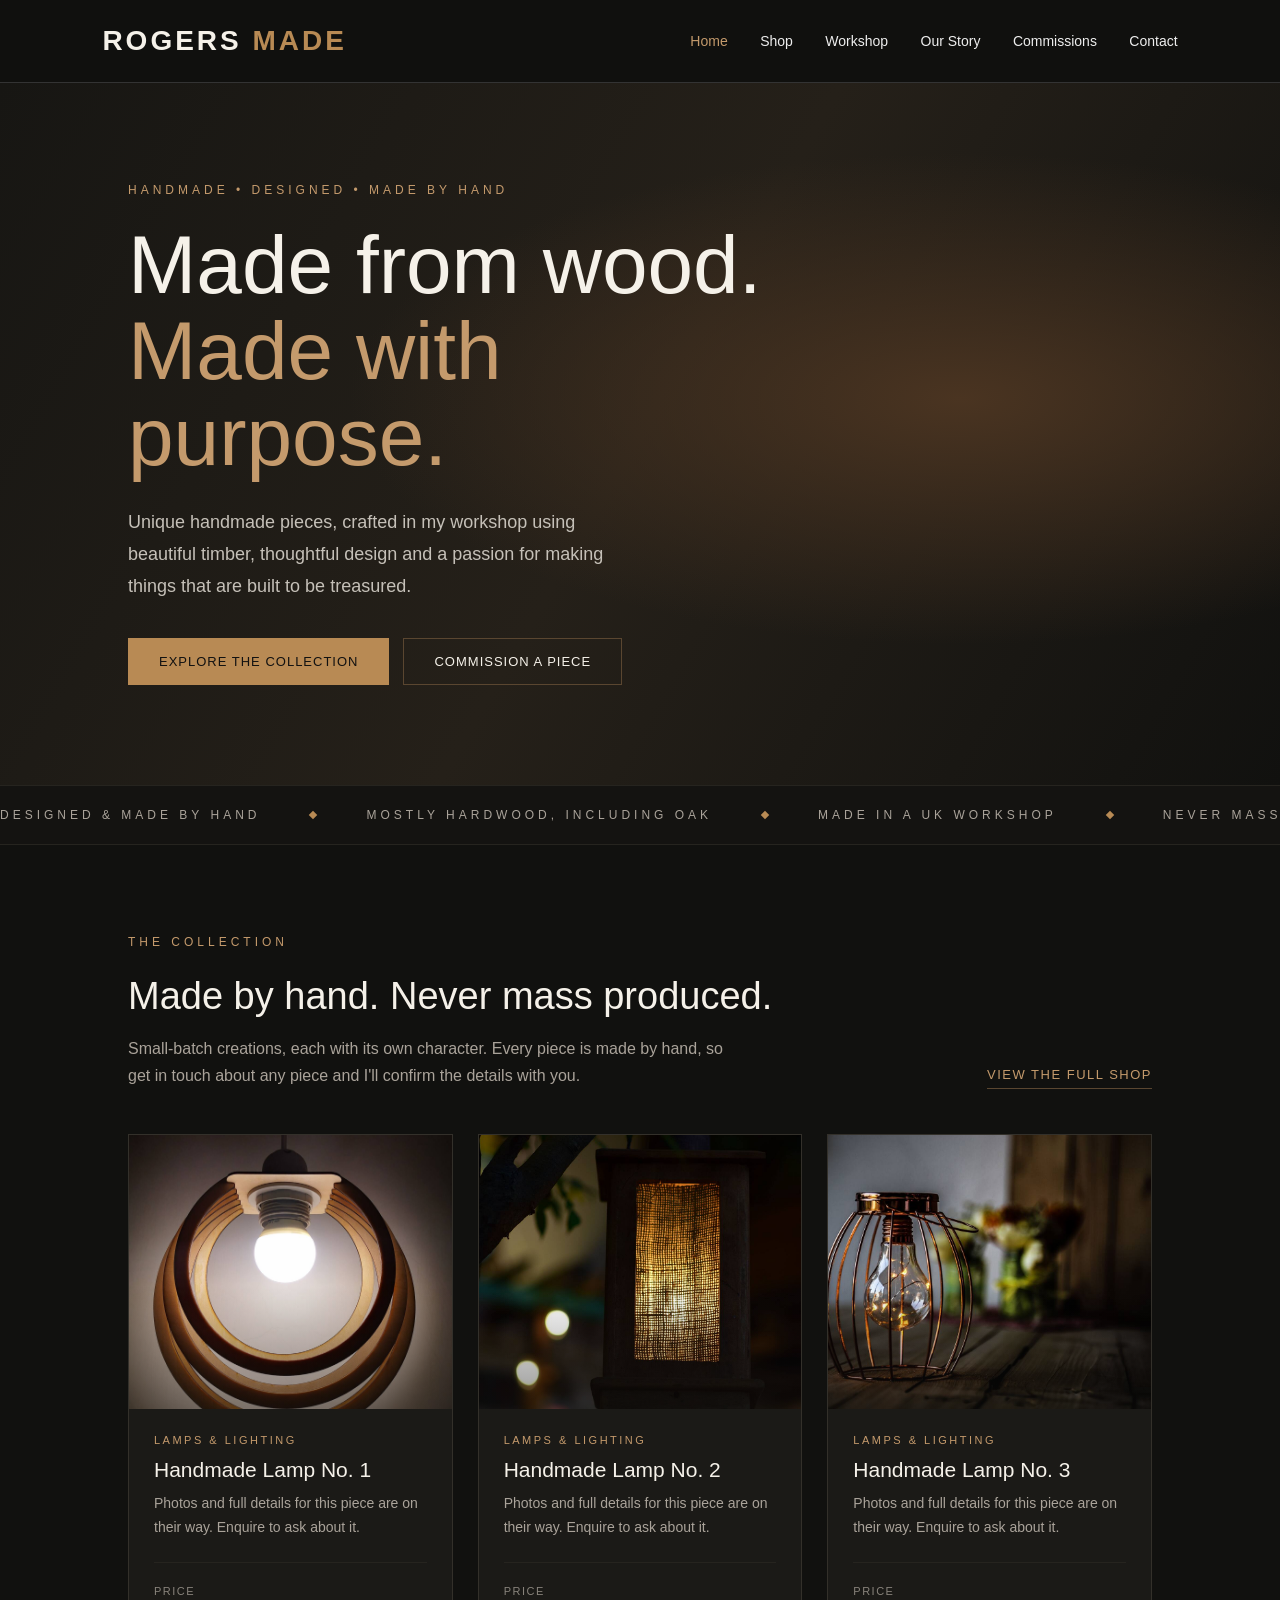
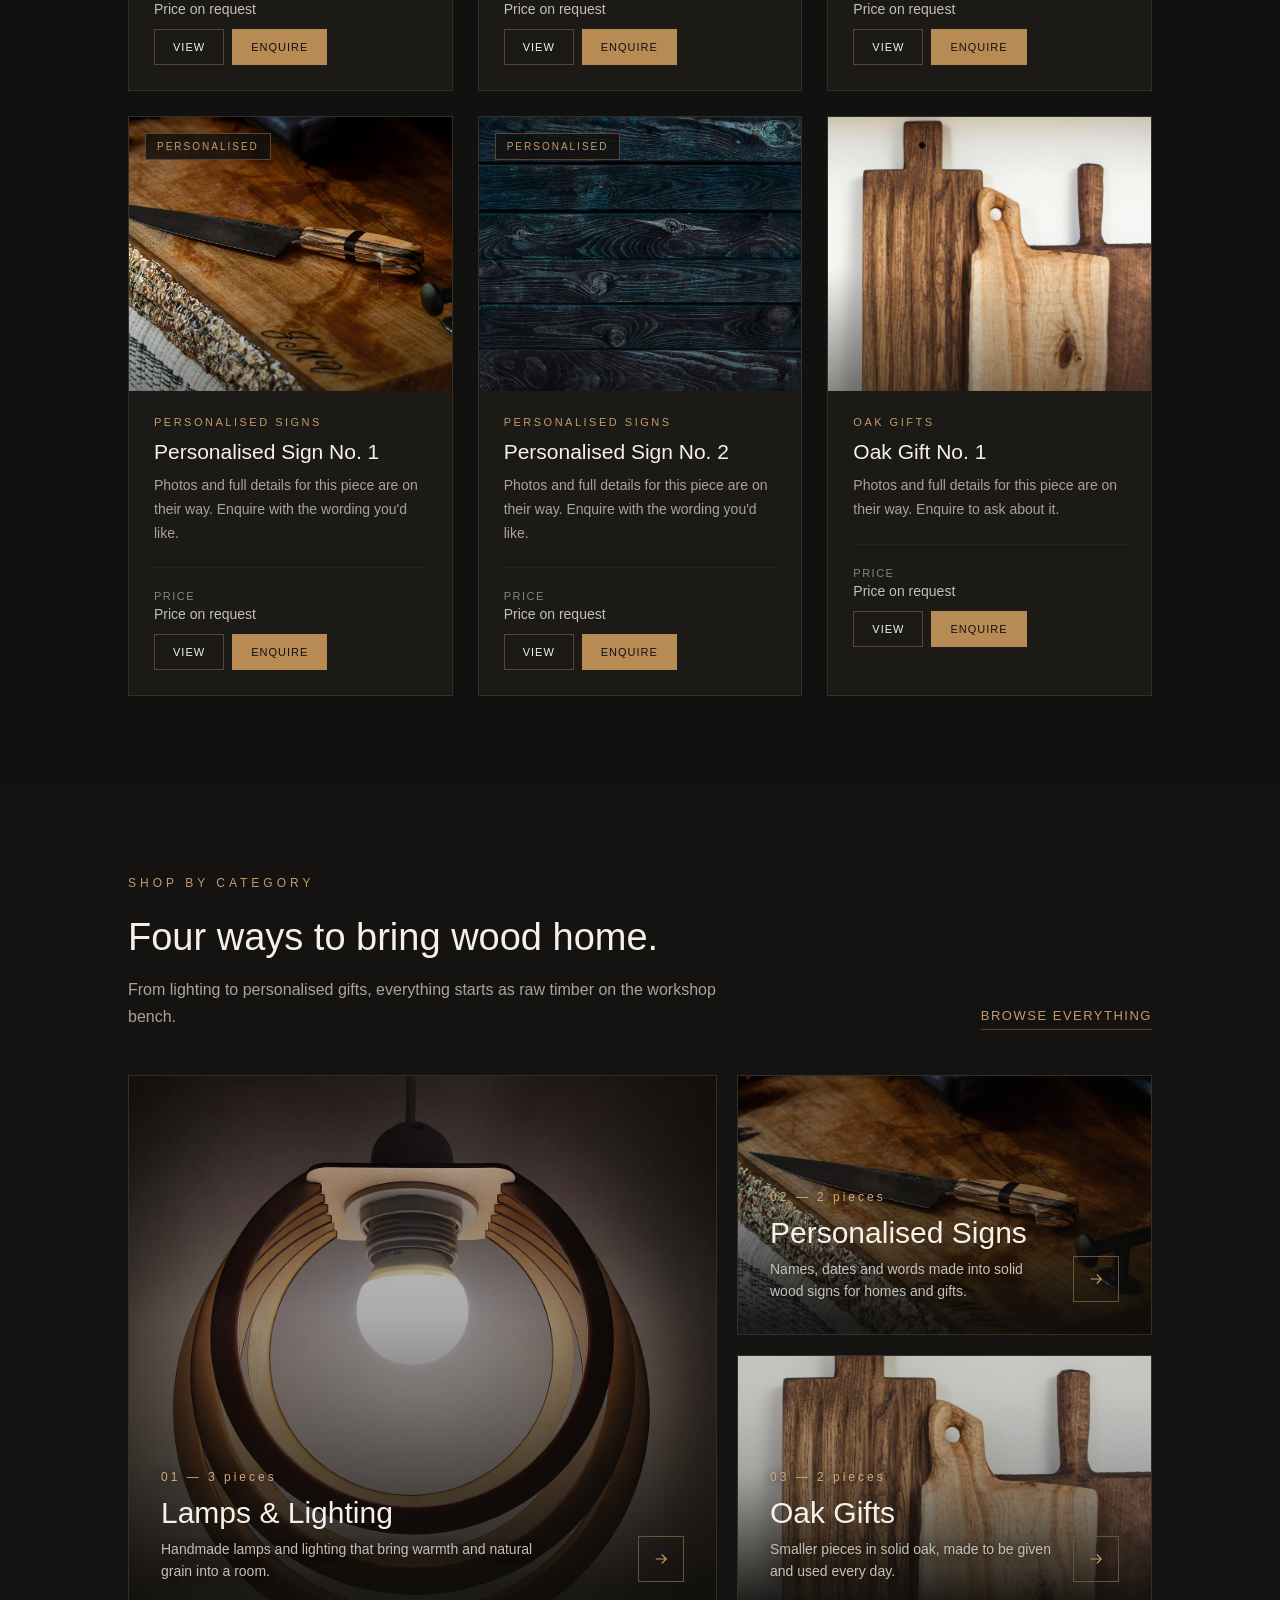
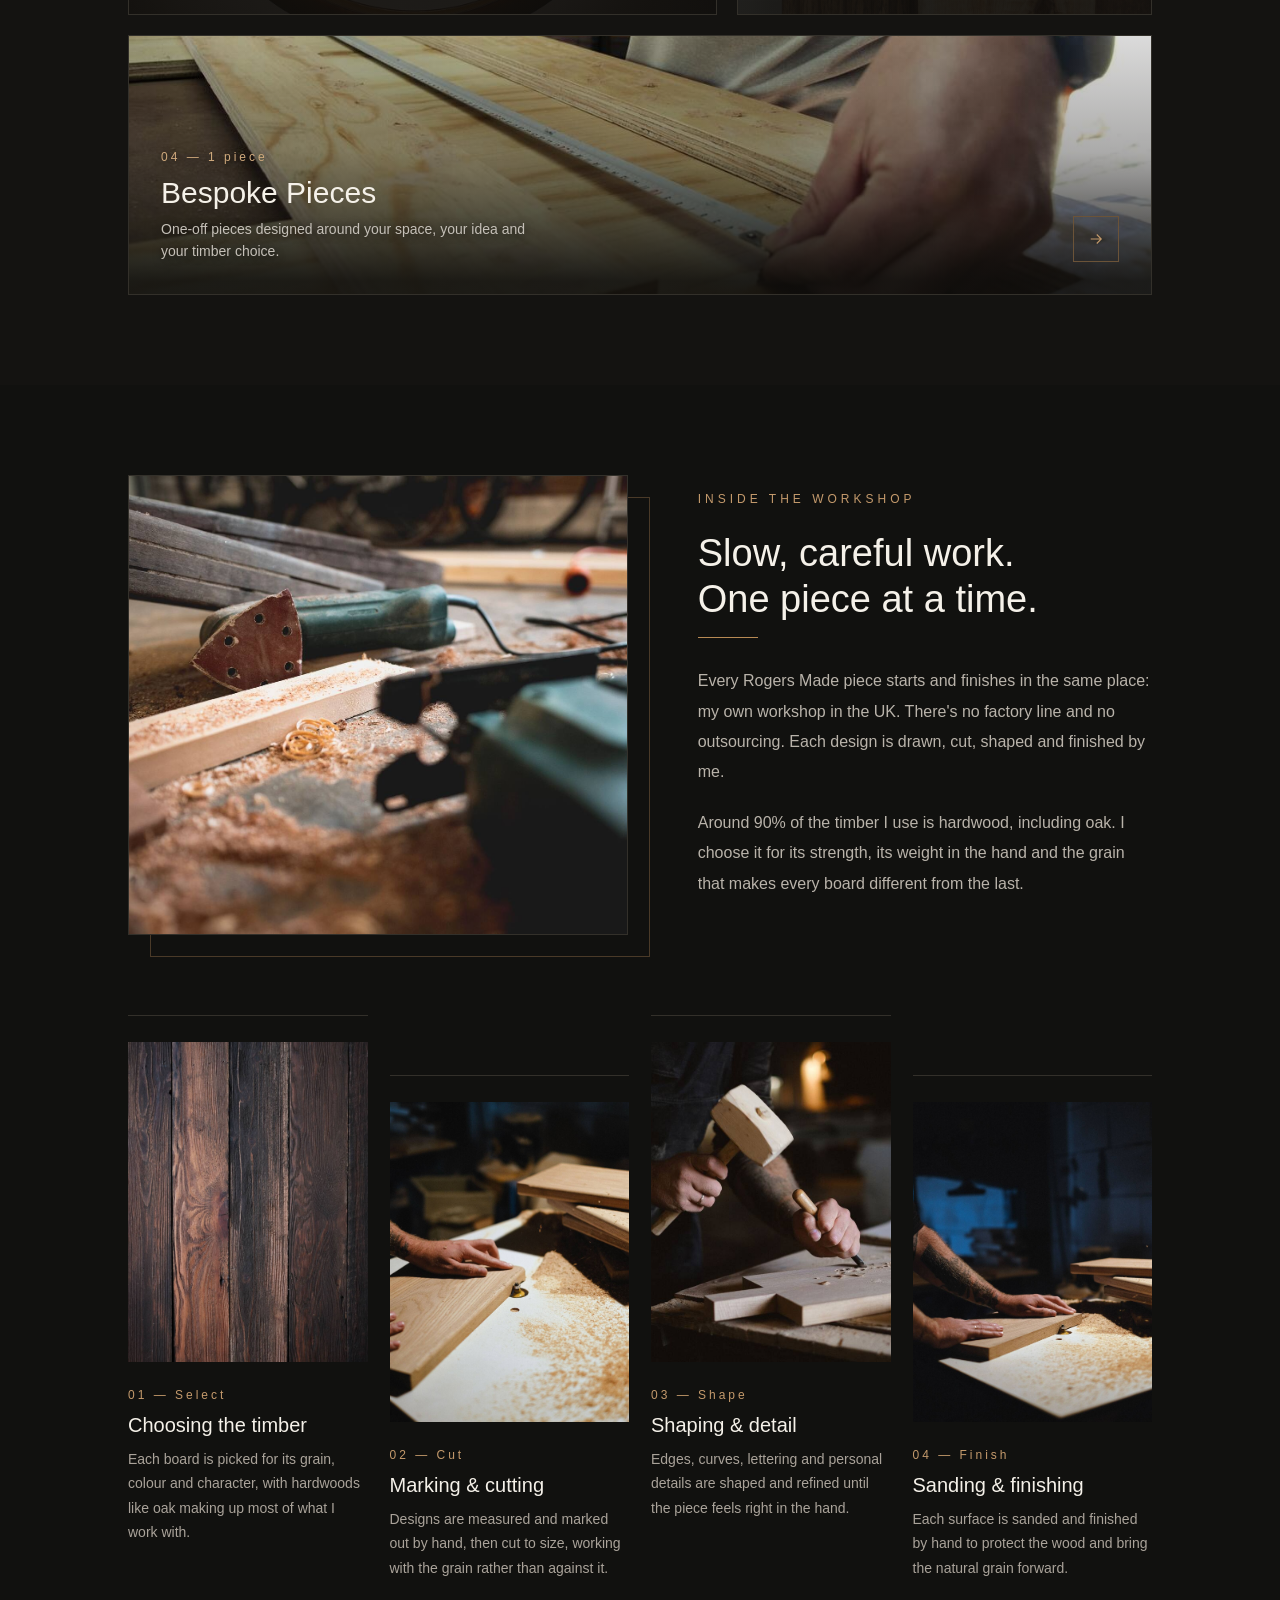
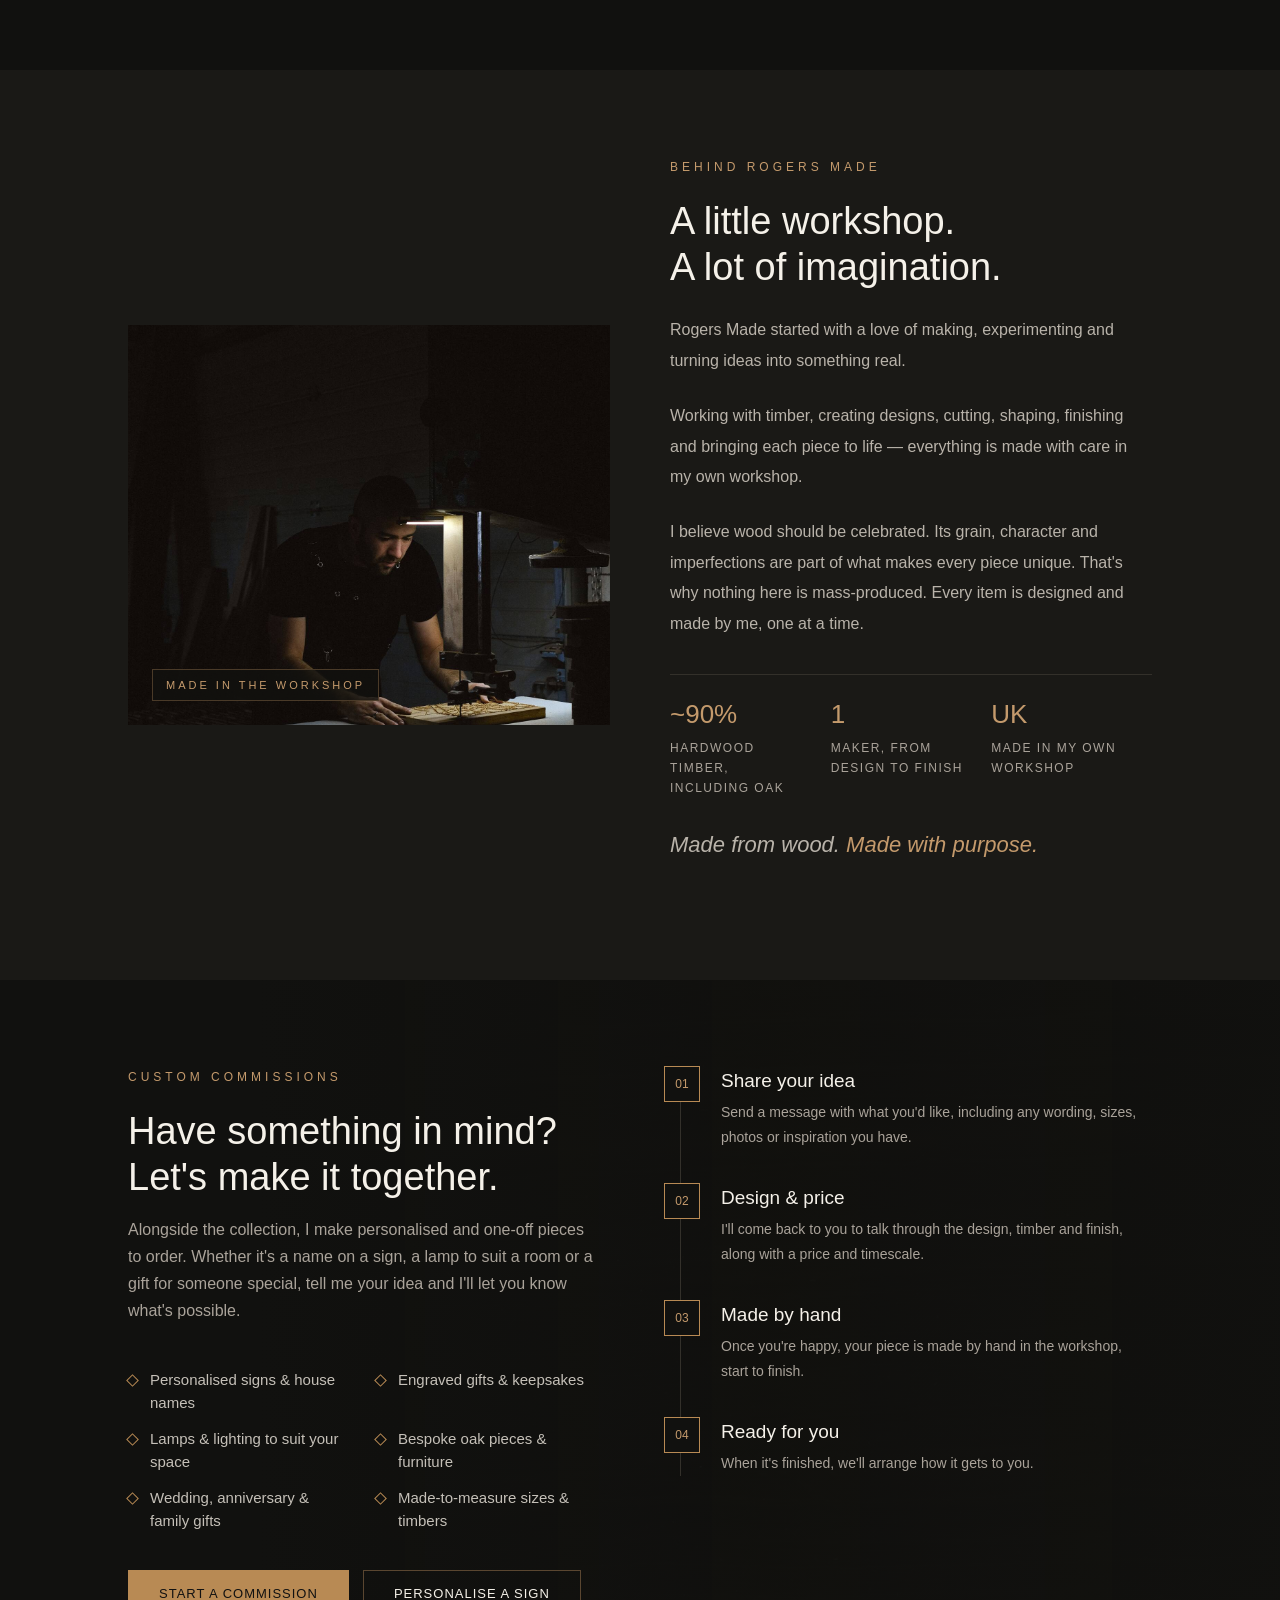
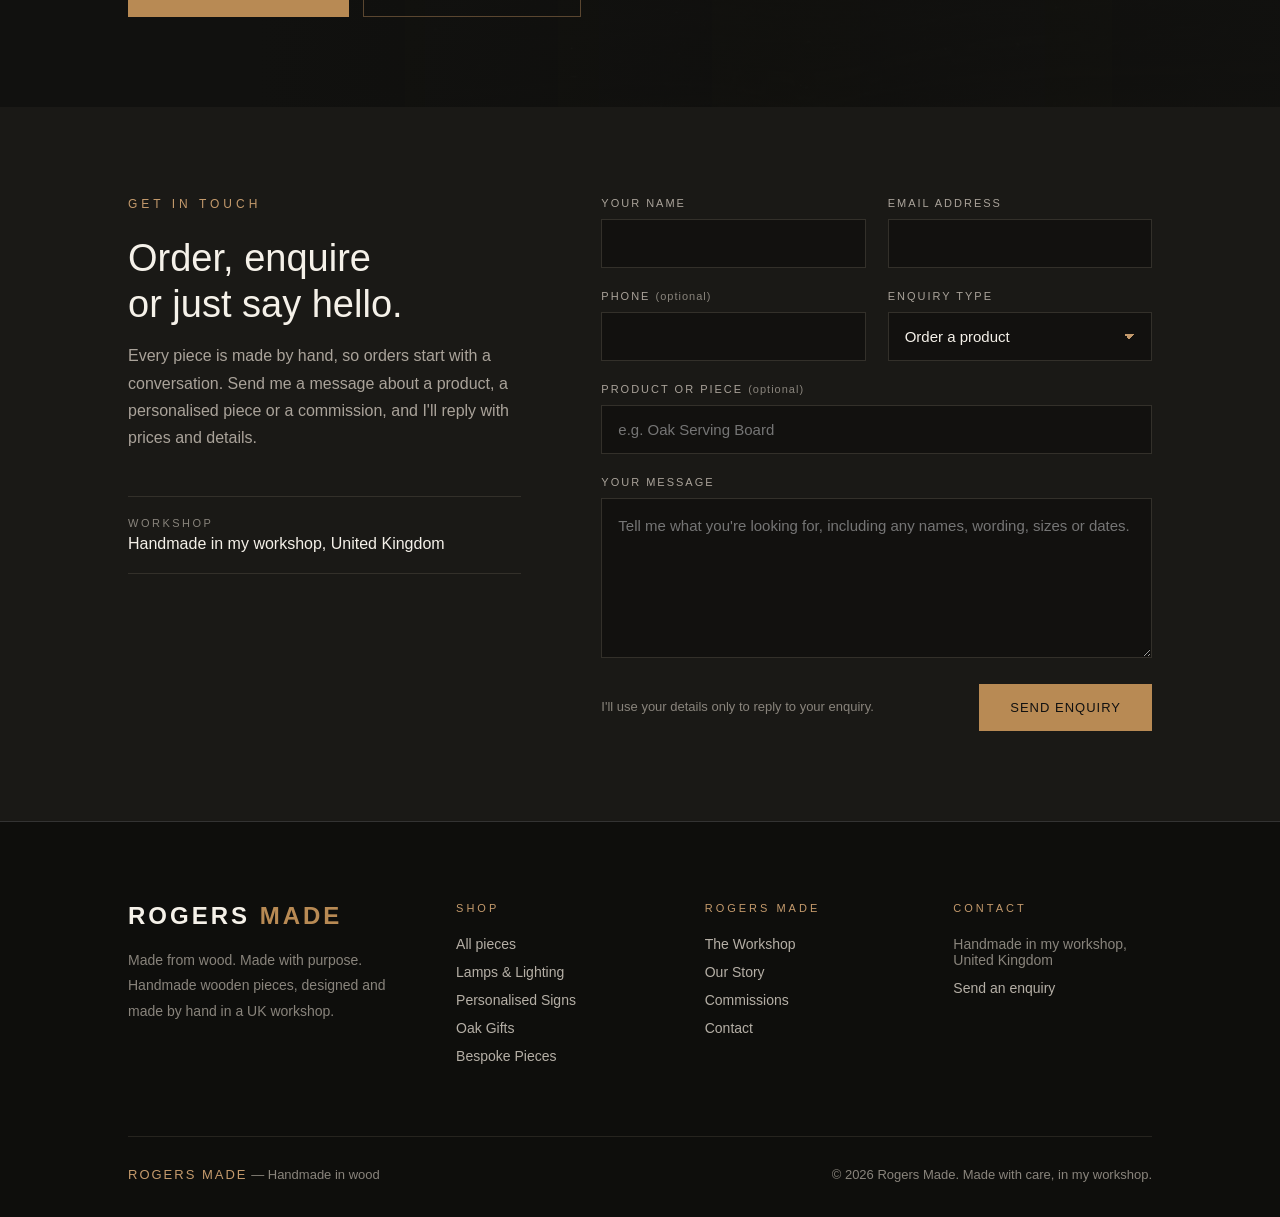
==== commit b04b076f: "Replace example products with neutral starter slots and add a SOLD label (6b01f2b881290a6adcf378d4)" ====
--- a/index.html
+++ b/index.html
@@ -68,7 +68,7 @@
       <h2 class="section-title">Made by hand. Never mass produced.</h2>
       <p class="section-intro">
         Small-batch creations, each with its own character. Every piece is
-        made to order, so get in touch about any piece and I'll confirm the details with you.
+        made by hand, so get in touch about any piece and I'll confirm the details with you.
       </p>
     </div>
     <a class="text-link" href="/shop">View the full shop</a>
--- a/assets/css/styles.css
+++ b/assets/css/styles.css
@@ -338,6 +338,17 @@
   padding: 7px 11px;
 }
 
+/* SOLD label — set sold: true in products.js */
+.product-badge.sold {
+  background: var(--gold);
+  border-color: var(--gold);
+  color: #11110f;
+  font-weight: 600;
+  letter-spacing: 3px;
+}
+.product.is-sold .product-image img { opacity: .72; filter: saturate(.75); }
+.product.is-sold:hover .product-image img { opacity: .85; }
+
 .product-info {
   padding: 25px;
   display: flex;
@@ -1100,6 +1111,8 @@
   align-items: start;
 }
 
+.gallery { position: relative; }
+.detail-sold { top: 18px; left: 18px; font-size: 11px; padding: 8px 14px; }
 .gallery-main {
   aspect-ratio: 4 / 3.6;
   background: #1b1a17;
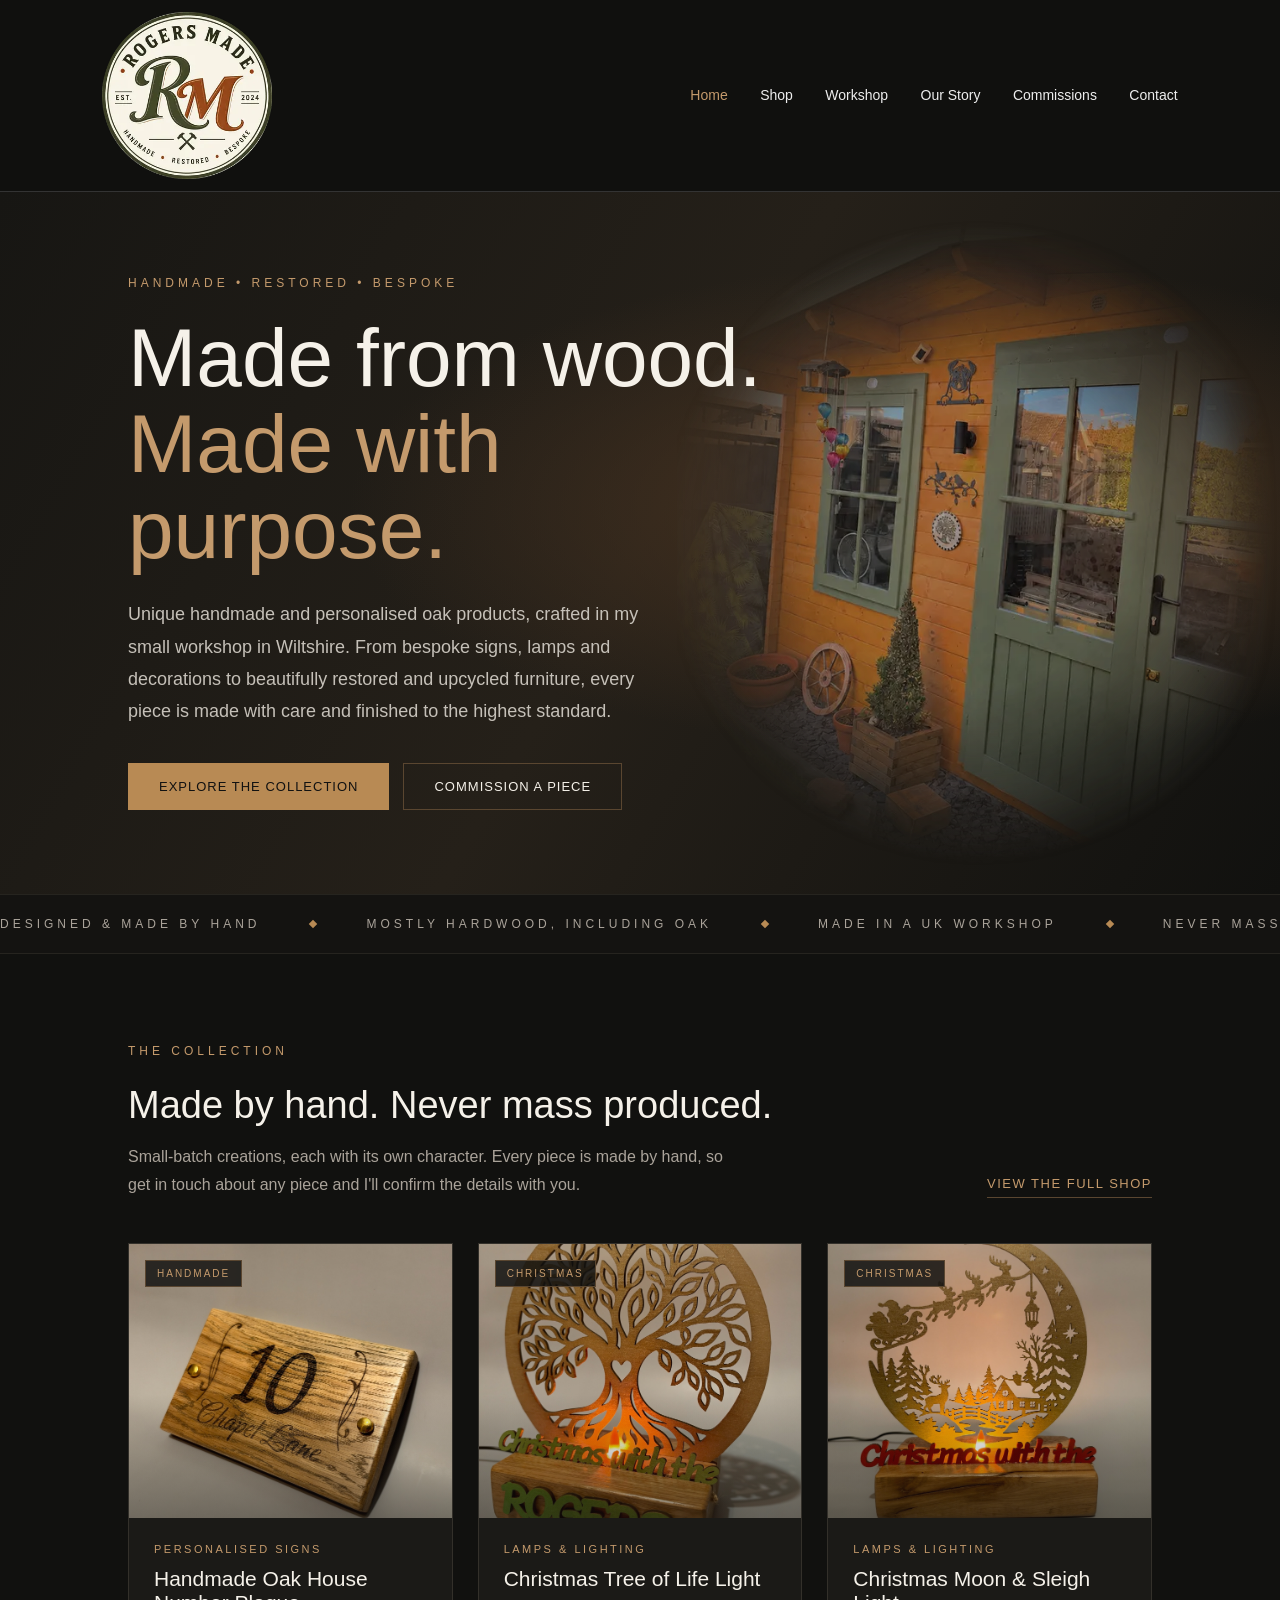
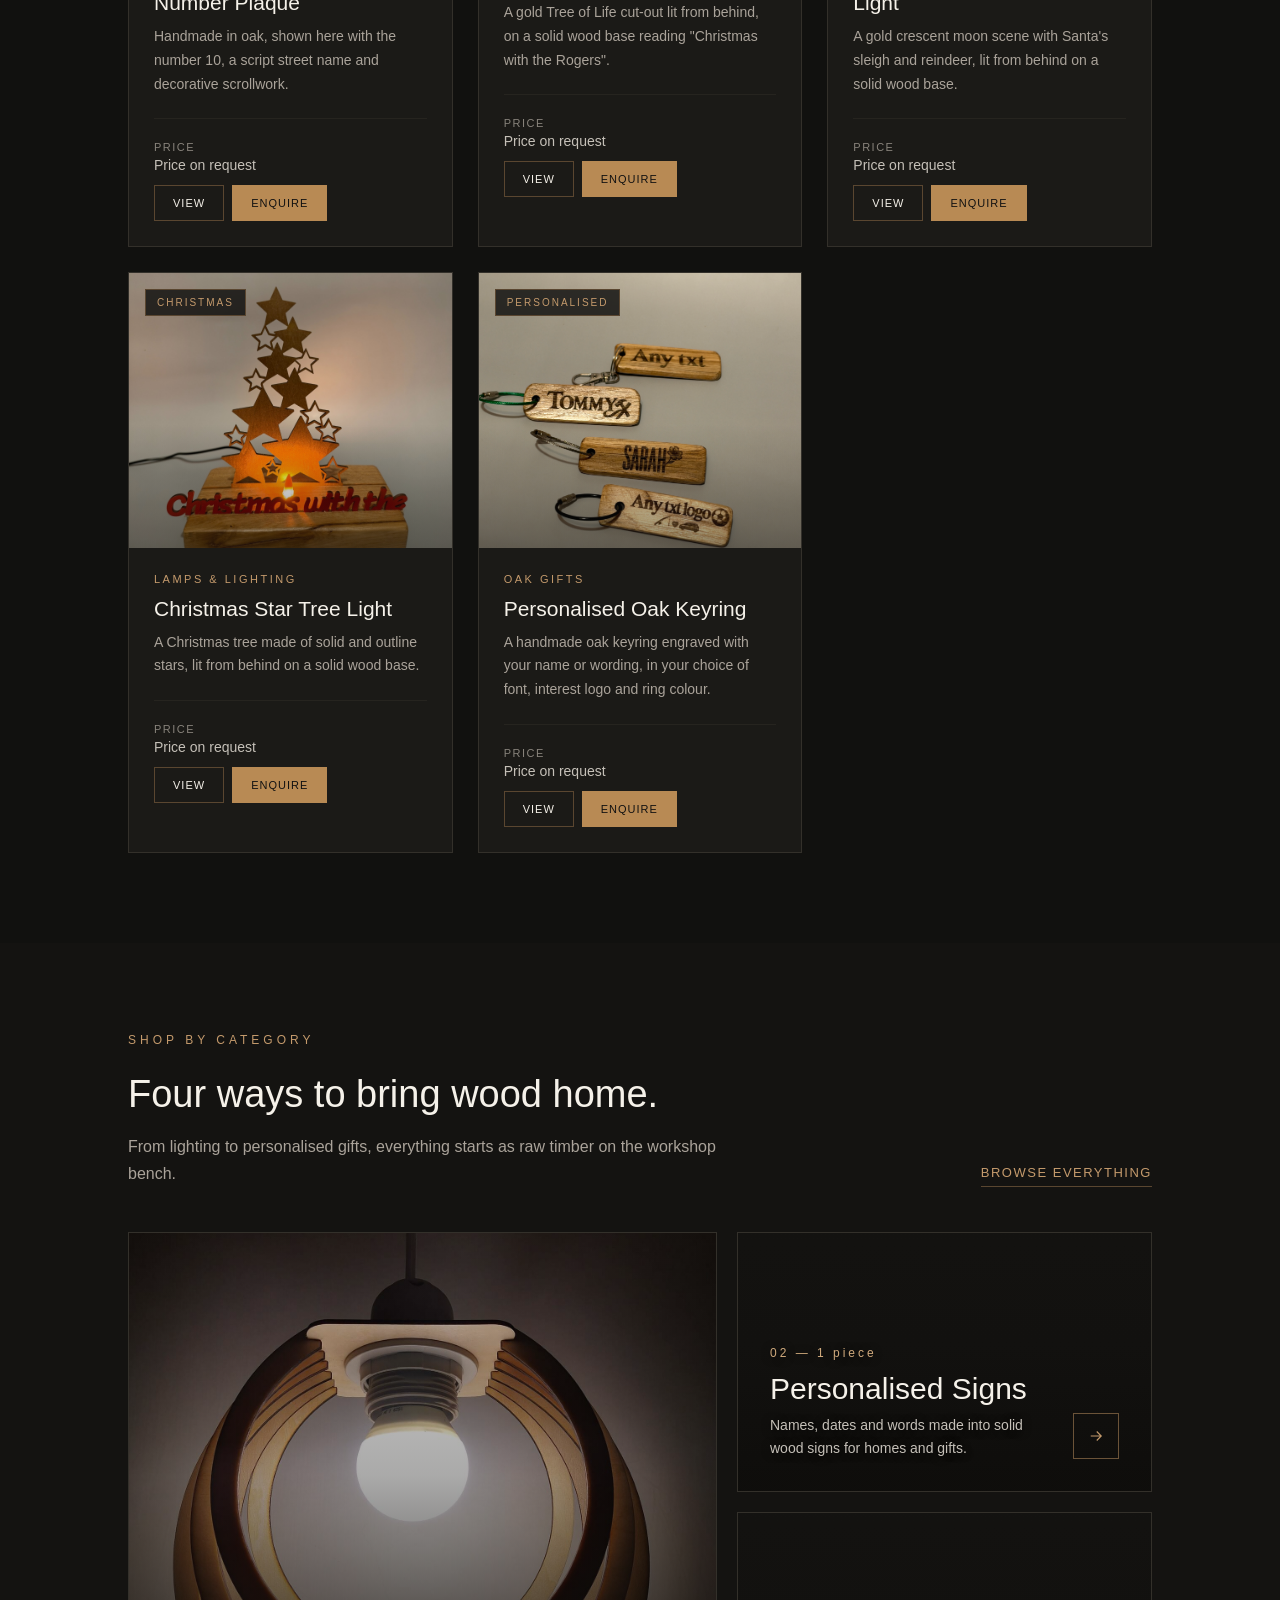
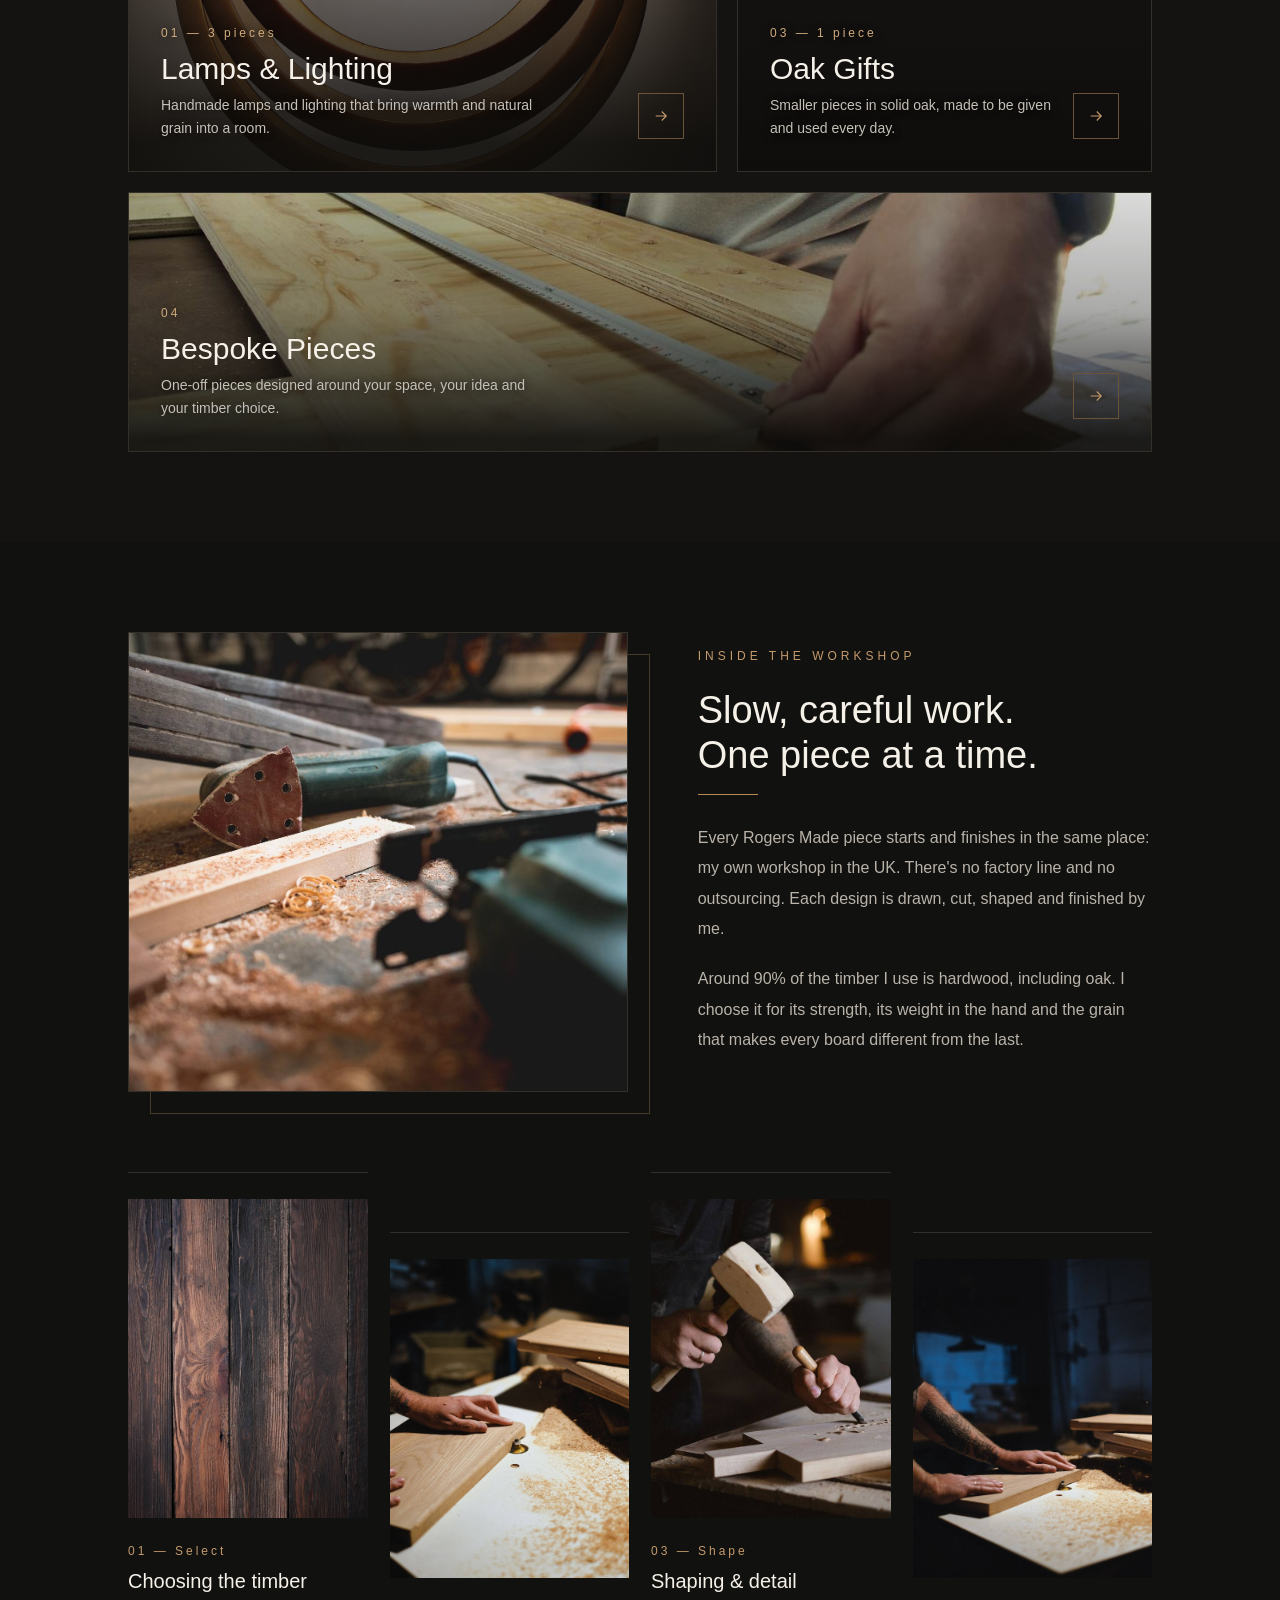
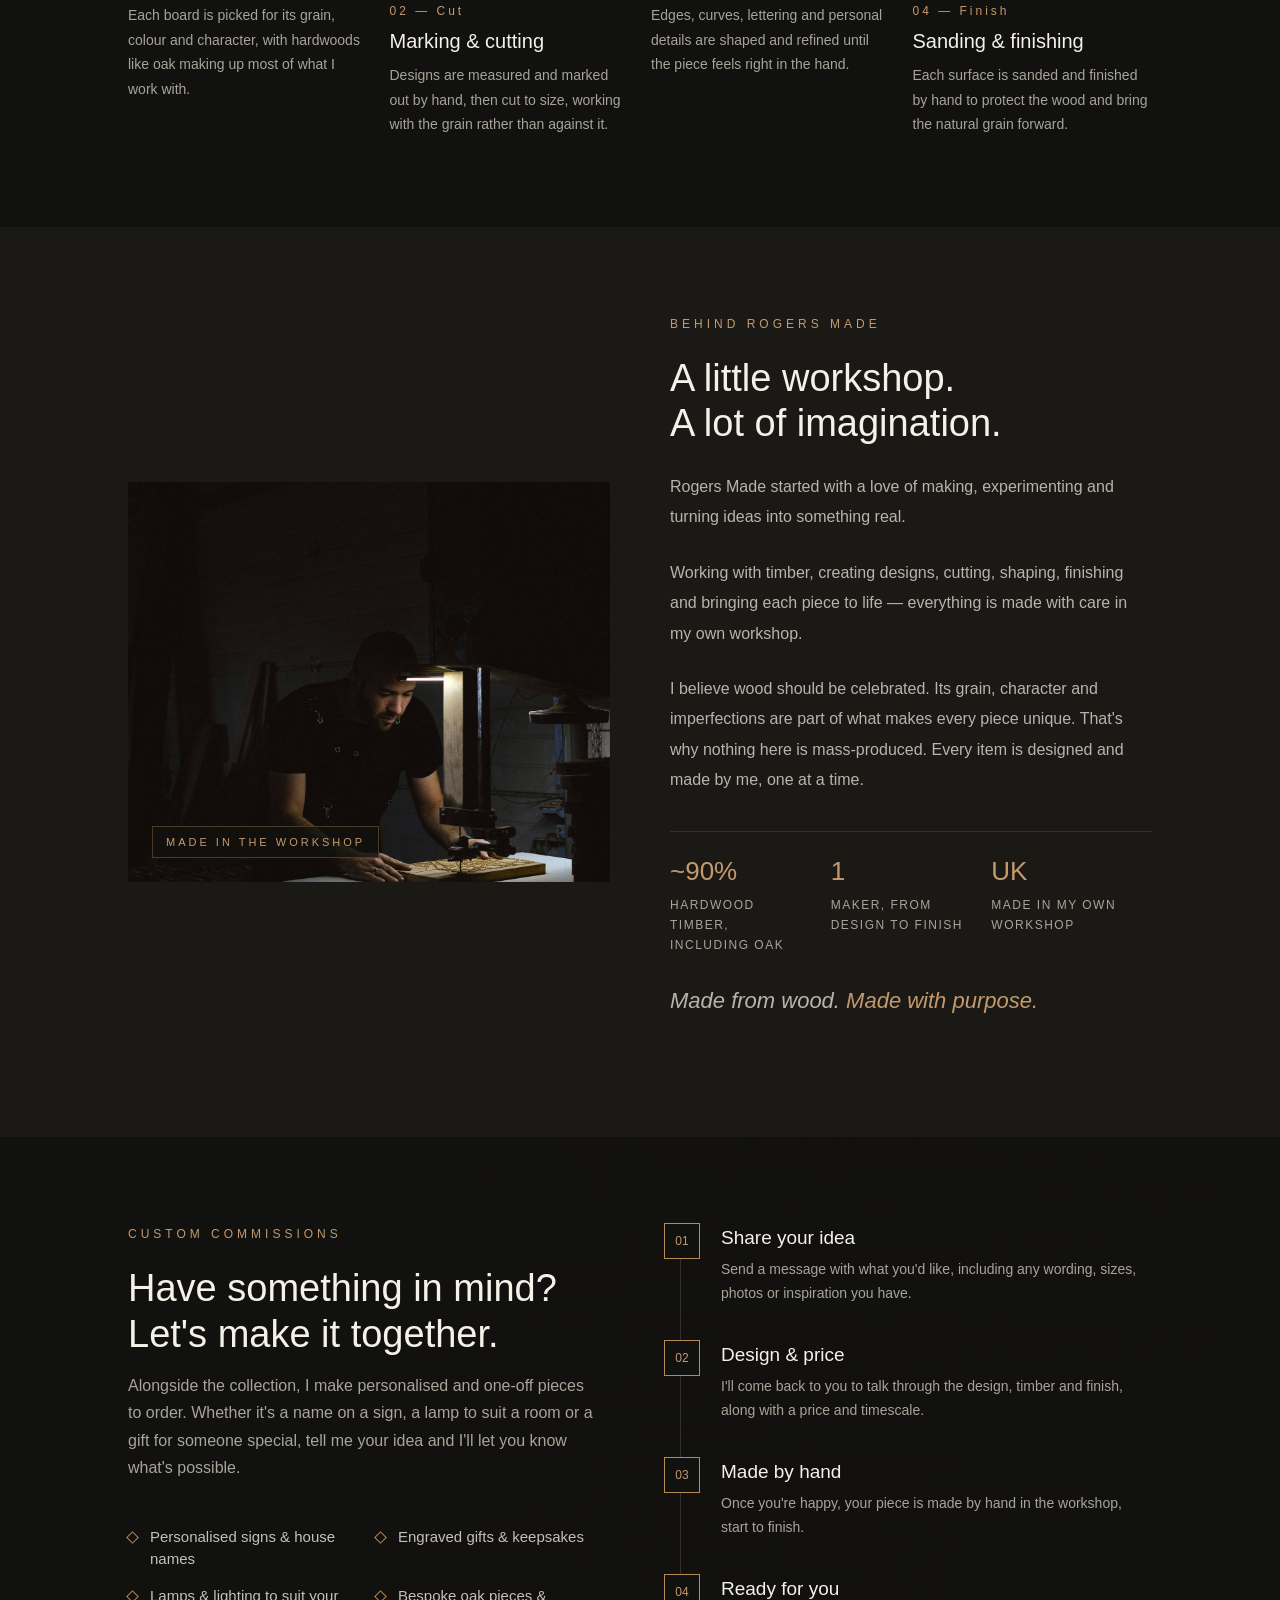
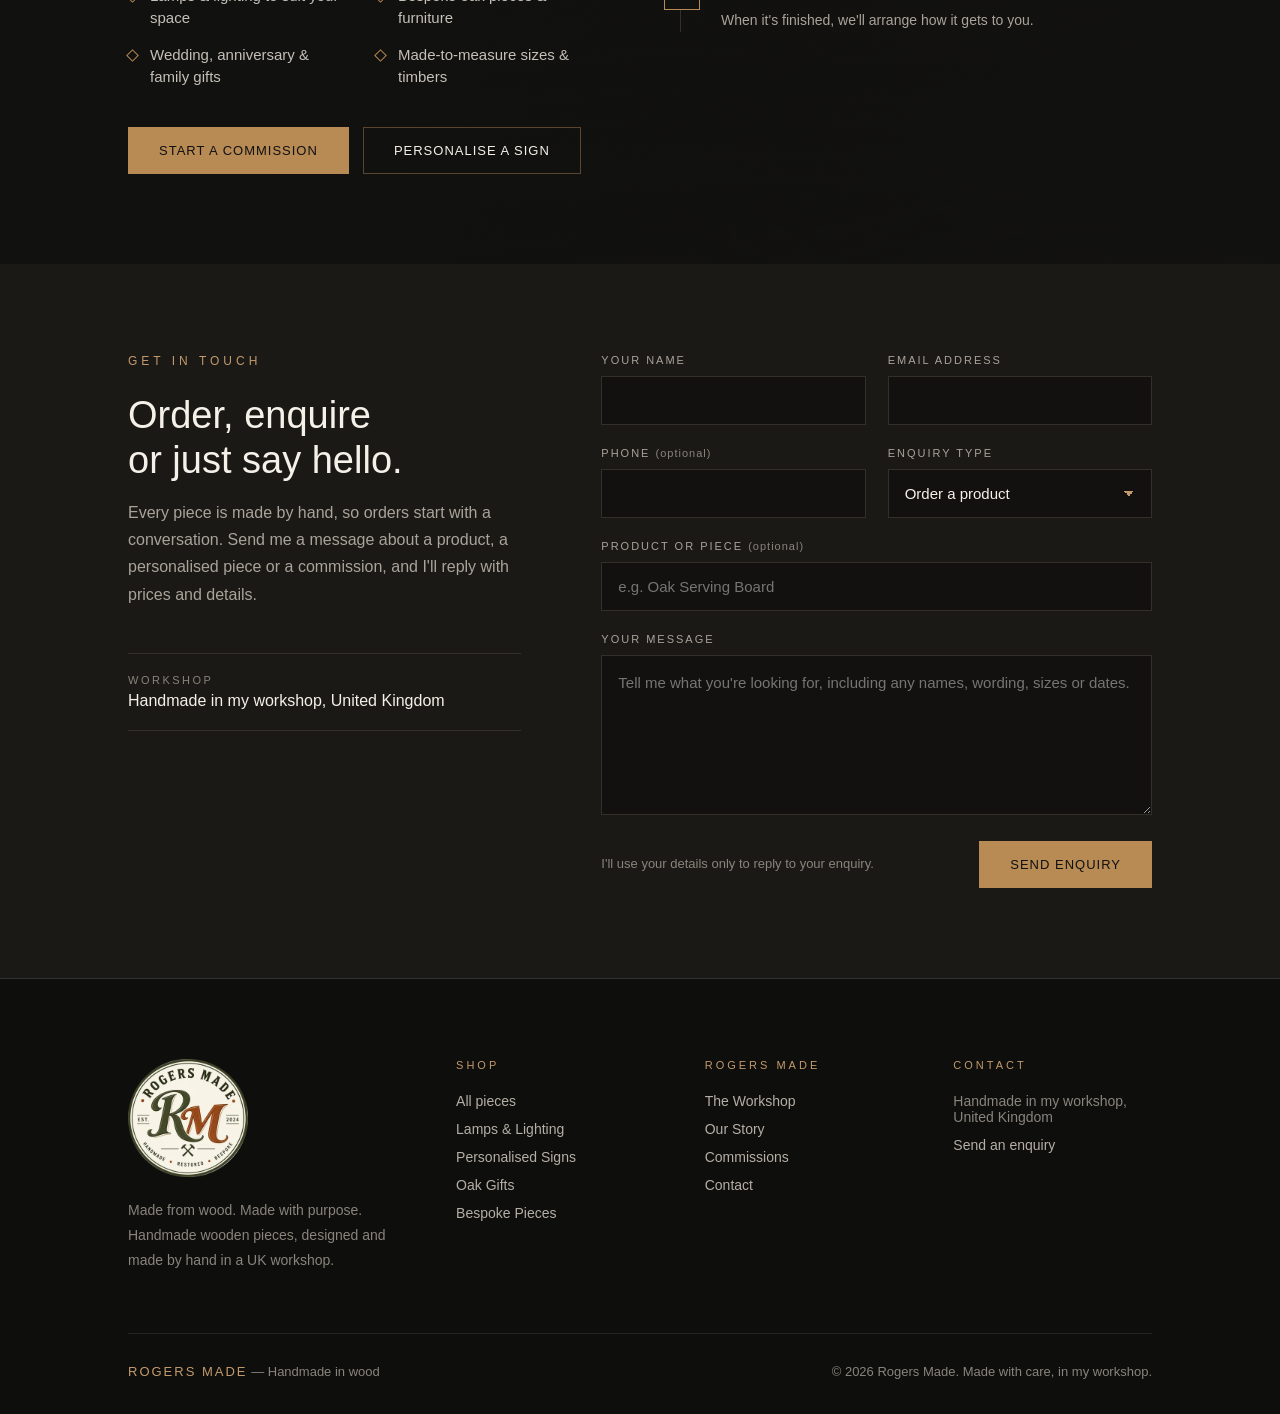
==== commit 49476077: "Add real Rogers Made products, new logo and workshop hero; remove placeholder listings (6b01fcb47344" ====
--- a/index.html
+++ b/index.html
@@ -10,7 +10,9 @@
 <meta property="og:title" content="Rogers Made | Handmade in Wood">
 <meta property="og:description" content="Made from wood. Made with purpose. Handmade wooden pieces from a UK workshop.">
 <meta property="og:image" content="/assets/images/placeholders/hero-chisel.jpg">
-<link rel="icon" href="/assets/images/favicon.svg" type="image/svg+xml">
+<link rel="icon" href="/favicon.ico" sizes="16x16 32x32 48x48">
+<link rel="icon" href="/assets/images/favicon-192.png" type="image/png" sizes="192x192">
+<link rel="apple-touch-icon" href="/assets/images/apple-touch-icon.png">
 <script>document.documentElement.classList.add("js")</script>
 <link rel="stylesheet" href="/assets/css/styles.css">
 </head>
@@ -19,7 +21,7 @@
 <a class="skip-link" href="#main">Skip to content</a>
 
 <header class="site-header">
-  <a class="logo" href="/" aria-label="Rogers Made home">ROGERS <span>MADE</span></a>
+  <a class="logo" href="/" aria-label="Rogers Made home"><img src="/assets/images/brand/rogers-made-logo-320.webp" srcset="/assets/images/brand/rogers-made-logo-160.webp 160w, /assets/images/brand/rogers-made-logo-320.webp 320w, /assets/images/brand/rogers-made-logo-480.webp 480w, /assets/images/brand/rogers-made-logo-640.webp 640w" sizes="(max-width: 800px) 128px, 170px" width="160" height="157" alt="Rogers Made"></a>
   <button class="nav-toggle" type="button" aria-expanded="false" aria-controls="site-nav" aria-label="Open menu"><span></span></button>
   <nav class="site-nav" id="site-nav" aria-label="Main">
     <a href="/" aria-current="page">Home</a>
@@ -36,20 +38,24 @@
 
 <section class="hero">
   <div class="hero-content">
-    <div class="eyebrow">Handmade • Designed • Made by hand</div>
+    <div class="eyebrow">Handmade • Restored • Bespoke</div>
 
     <h1>Made from wood.<br><span>Made with purpose.</span></h1>
 
     <p>
-      Unique handmade pieces, crafted in my workshop using beautiful
-      timber, thoughtful design and a passion for making things
-      that are built to be treasured.
+      Unique handmade and personalised oak products, crafted in my small
+      workshop in Wiltshire. From bespoke signs, lamps and decorations to
+      beautifully restored and upcycled furniture, every piece is made with
+      care and finished to the highest standard.
     </p>
 
     <div class="hero-actions">
       <a href="#shop" class="button">Explore the collection</a>
       <a href="#commissions" class="button button-outline">Commission a piece</a>
     </div>
+  </div>
+  <div class="hero-visual">
+    <img src="/assets/images/hero/workshop-1039.webp" srcset="/assets/images/hero/workshop-700.webp 700w, /assets/images/hero/workshop-1039.webp 1039w" sizes="(max-width: 860px) 92vw, 50vw" width="1039" height="1210" alt="The Rogers Made workshop: a timber cabin with sage green doors and windows" fetchpriority="high" decoding="async">
   </div>
 </section>
 
@@ -314,7 +320,7 @@
 <footer class="site-footer">
   <div class="footer-top">
     <div class="footer-brand">
-      <a class="logo" href="/">ROGERS <span>MADE</span></a>
+      <a class="logo" href="/" aria-label="Rogers Made home"><img src="/assets/images/brand/rogers-made-logo-320.webp" srcset="/assets/images/brand/rogers-made-logo-160.webp 160w, /assets/images/brand/rogers-made-logo-320.webp 320w, /assets/images/brand/rogers-made-logo-480.webp 480w, /assets/images/brand/rogers-made-logo-640.webp 640w" sizes="120px" width="160" height="157" alt="Rogers Made" loading="lazy"></a>
       <p>Made from wood. Made with purpose. Handmade wooden pieces, designed and made by hand in a UK workshop.</p>
       <div class="socials" data-socials></div>
     </div>
--- a/assets/css/styles.css
+++ b/assets/css/styles.css
@@ -91,6 +91,28 @@
   color: #b88a54;
 }
 
+/* Rogers Made badge logo (header + footer) */
+.site-header {
+  padding-top: 12px;
+  padding-bottom: 12px;
+}
+.logo:has(img) {
+  display: inline-flex;
+  flex-shrink: 0;
+  line-height: 0;
+  border-radius: 50%;
+}
+.logo img {
+  width: 170px;
+  height: auto;
+  transition: transform .4s var(--ease), width .4s var(--ease);
+}
+/* Once the page is scrolled, the sticky header tucks the logo in */
+.header-compact .site-header .logo img { width: 96px; }
+.site-header { transition: padding .4s var(--ease); }
+html { scroll-padding-top: 130px; }
+.logo:hover img { transform: scale(1.04); }
+
 nav a {
   color: #eee;
   text-decoration: none;
@@ -146,6 +168,36 @@
 
 .hero-content {
   max-width: 650px;
+}
+
+/* Workshop photo, blended into the right of the hero */
+.hero {
+  position: relative;
+  overflow: hidden;
+}
+.hero-content { position: relative; z-index: 1; }
+.hero-visual {
+  position: absolute;
+  top: 0;
+  right: 0;
+  bottom: 0;
+  width: 56%;
+  pointer-events: none;
+}
+.hero-visual img {
+  width: 100%;
+  height: 100%;
+  object-fit: contain;
+  object-position: right center;
+  opacity: .85;
+  filter: brightness(.82) saturate(.85) contrast(1.05);
+  -webkit-mask-image: linear-gradient(to right, transparent 0%, #000 34%, #000 92%, transparent 100%);
+  mask-image: linear-gradient(to right, transparent 0%, #000 34%, #000 92%, transparent 100%);
+  animation: heroPhotoIn 1.6s var(--ease) .2s both;
+}
+@keyframes heroPhotoIn {
+  from { opacity: 0; transform: scale(1.03); }
+  to { opacity: .85; transform: none; }
 }
 
 .eyebrow {
@@ -995,6 +1047,7 @@
   max-width: 300px;
 }
 .footer-brand .logo { font-size: 24px; }
+.footer-brand .logo img { width: 120px; }
 
 .site-footer h4 {
   color: var(--gold);
@@ -1114,12 +1167,85 @@
 .gallery { position: relative; }
 .detail-sold { top: 18px; left: 18px; font-size: 11px; padding: 8px 14px; }
 .gallery-main {
+  position: relative;
   aspect-ratio: 4 / 3.6;
   background: #1b1a17;
   border: 1px solid var(--line);
   overflow: hidden;
 }
 .gallery-main img { width: 100%; height: 100%; object-fit: cover; }
+
+/* Main photo — click/tap to open the full-screen viewer */
+.gallery-zoom {
+  display: block;
+  width: 100%;
+  height: 100%;
+  padding: 0;
+  border: 0;
+  background: none;
+  cursor: zoom-in;
+  touch-action: pan-y;
+}
+.gallery-zoom > span[data-gallery-image] { display: block; width: 100%; height: 100%; }
+.gallery-zoom img { transition: transform 1s var(--ease); }
+.gallery-zoom:hover img { transform: scale(1.03); }
+.gallery-zoom-hint {
+  position: absolute;
+  right: 16px;
+  top: 16px;
+  width: 40px;
+  height: 40px;
+  display: grid;
+  place-items: center;
+  background: rgba(17, 17, 15, .72);
+  border: 1px solid #5a4630;
+  color: var(--gold);
+  opacity: .85;
+  transition: opacity .25s, border-color .25s;
+}
+.gallery-zoom:hover .gallery-zoom-hint,
+.gallery-zoom:focus-visible .gallery-zoom-hint { opacity: 1; border-color: var(--gold); }
+.gallery-zoom-hint svg { width: 18px; height: 18px; }
+
+.gallery-arrow,
+.viewer-arrow,
+.viewer-close {
+  position: absolute;
+  z-index: 3;
+  display: grid;
+  place-items: center;
+  width: 44px;
+  height: 44px;
+  padding: 0;
+  background: rgba(17, 17, 15, .72);
+  border: 1px solid #5a4630;
+  color: var(--gold);
+  cursor: pointer;
+  transition: background .25s, border-color .25s, color .25s;
+}
+.gallery-arrow { top: 50%; transform: translateY(-50%); }
+.gallery-arrow.prev, .viewer-arrow.prev { left: 14px; }
+.gallery-arrow.next, .viewer-arrow.next { right: 14px; }
+.gallery-arrow svg, .viewer-arrow svg, .viewer-close svg { width: 20px; height: 20px; }
+.gallery-arrow.prev svg, .viewer-arrow.prev svg { transform: rotate(180deg); }
+.gallery-arrow:hover, .viewer-arrow:hover, .viewer-close:hover {
+  background: var(--gold);
+  border-color: var(--gold);
+  color: #11110f;
+}
+.gallery-count,
+.viewer-count {
+  position: absolute;
+  z-index: 3;
+  background: rgba(17, 17, 15, .78);
+  border: 1px solid #5a4630;
+  color: var(--gold);
+  font-size: 11px;
+  letter-spacing: 2px;
+  padding: 7px 11px;
+  pointer-events: none;
+}
+.gallery-count { left: 16px; bottom: 16px; }
 .gallery-thumbs {
   display: grid;
   grid-template-columns: repeat(5, 1fr);
@@ -1139,6 +1265,44 @@
 .gallery-thumbs button:hover,
 .gallery-thumbs button[aria-current="true"] { opacity: 1; border-color: var(--oak); }
 .gallery-thumbs img { width: 100%; height: 100%; object-fit: cover; }
+/* Charts and similar images are shown in full, not cropped */
+.product-image img.fit-contain,
+.gallery-main img.fit-contain,
+.gallery-thumbs img.fit-contain { object-fit: contain; }
+
+/* Full-screen photo viewer */
+body.viewer-open { overflow: hidden; }
+.viewer {
+  position: fixed;
+  inset: 0;
+  z-index: 1000;
+  background: rgba(10, 10, 9, .985);
+  -webkit-backdrop-filter: blur(8px);
+  backdrop-filter: blur(8px);
+  animation: viewer-in .3s var(--ease);
+}
+@keyframes viewer-in { from { opacity: 0; } to { opacity: 1; } }
+.viewer-stage {
+  position: absolute;
+  inset: 0;
+  display: flex;
+  align-items: center;
+  justify-content: center;
+  padding: 70px 80px;
+  touch-action: pan-y;
+}
+.viewer-stage img {
+  max-width: 100%;
+  max-height: 100%;
+  width: auto;
+  height: auto;
+  object-fit: contain;
+  border: 1px solid var(--line);
+  box-shadow: 0 30px 80px rgba(0, 0, 0, .55);
+}
+.viewer-close { top: 18px; right: 18px; }
+.viewer-arrow { top: 50%; transform: translateY(-50%); }
+.viewer-count { left: 50%; bottom: 22px; transform: translateX(-50%); }
 
 .detail-info { position: sticky; top: 120px; }
 .detail-info h1 {
@@ -1327,11 +1491,33 @@
 
 @media (max-width: 800px) {
   .logo { font-size: 22px; }
+  .site-header .logo img { width: 128px; }
+  .header-compact .site-header .logo img,
+  .nav-open .site-header .logo img { width: 76px; }
+  .site-header { padding-top: 10px; padding-bottom: 10px; }
+  html { scroll-padding-top: 105px; }
 
   .hero {
     min-height: 65vh;
     padding: 70px 7%;
   }
+  .hero {
+    flex-direction: column;
+    align-items: stretch;
+    padding-bottom: 0;
+  }
+  .hero-visual {
+    position: relative;
+    width: auto;
+    height: 380px;
+    margin: 10px -7% 0;
+  }
+  .hero-visual img {
+    object-position: center top;
+    -webkit-mask-image: linear-gradient(to bottom, transparent 0%, #000 22%, #000 70%, transparent 100%);
+    mask-image: linear-gradient(to bottom, transparent 0%, #000 22%, #000 70%, transparent 100%);
+  }
+
 
   .section {
     padding: 65px 7%;
@@ -1379,7 +1565,23 @@
   .story-facts { grid-template-columns: 1fr; }
   .story-facts div { padding: 18px 0; border-bottom: 1px solid var(--line-soft); }
   .hero-actions .button { flex: 1 1 100%; }
+  /* Keep the hero tagline on one line on phones */
+  .hero .eyebrow { letter-spacing: 3px; }
   .product-meta { flex-direction: column; align-items: flex-start; }
-  .gallery-thumbs { grid-template-columns: repeat(4, 1fr); }
+  .gallery-thumbs { grid-template-columns: repeat(5, 1fr); gap: 8px; margin-top: 8px; }
+  .gallery-arrow { width: 38px; height: 38px; }
+  .gallery-arrow.prev { left: 10px; }
+  .gallery-arrow.next { right: 10px; }
+  .viewer-stage { padding: 66px 12px 70px; }
+  .viewer-arrow { top: auto; bottom: 14px; transform: none; }
+  .viewer-count { bottom: 26px; }
   .form-success { padding: 40px 22px; }
 }
+
+@media (max-width: 380px) {
+  .hero .eyebrow { letter-spacing: 2.2px; }
+}
+
+@media (max-width: 340px) {
+  .hero .eyebrow { font-size: 11px; letter-spacing: 2px; }
+}
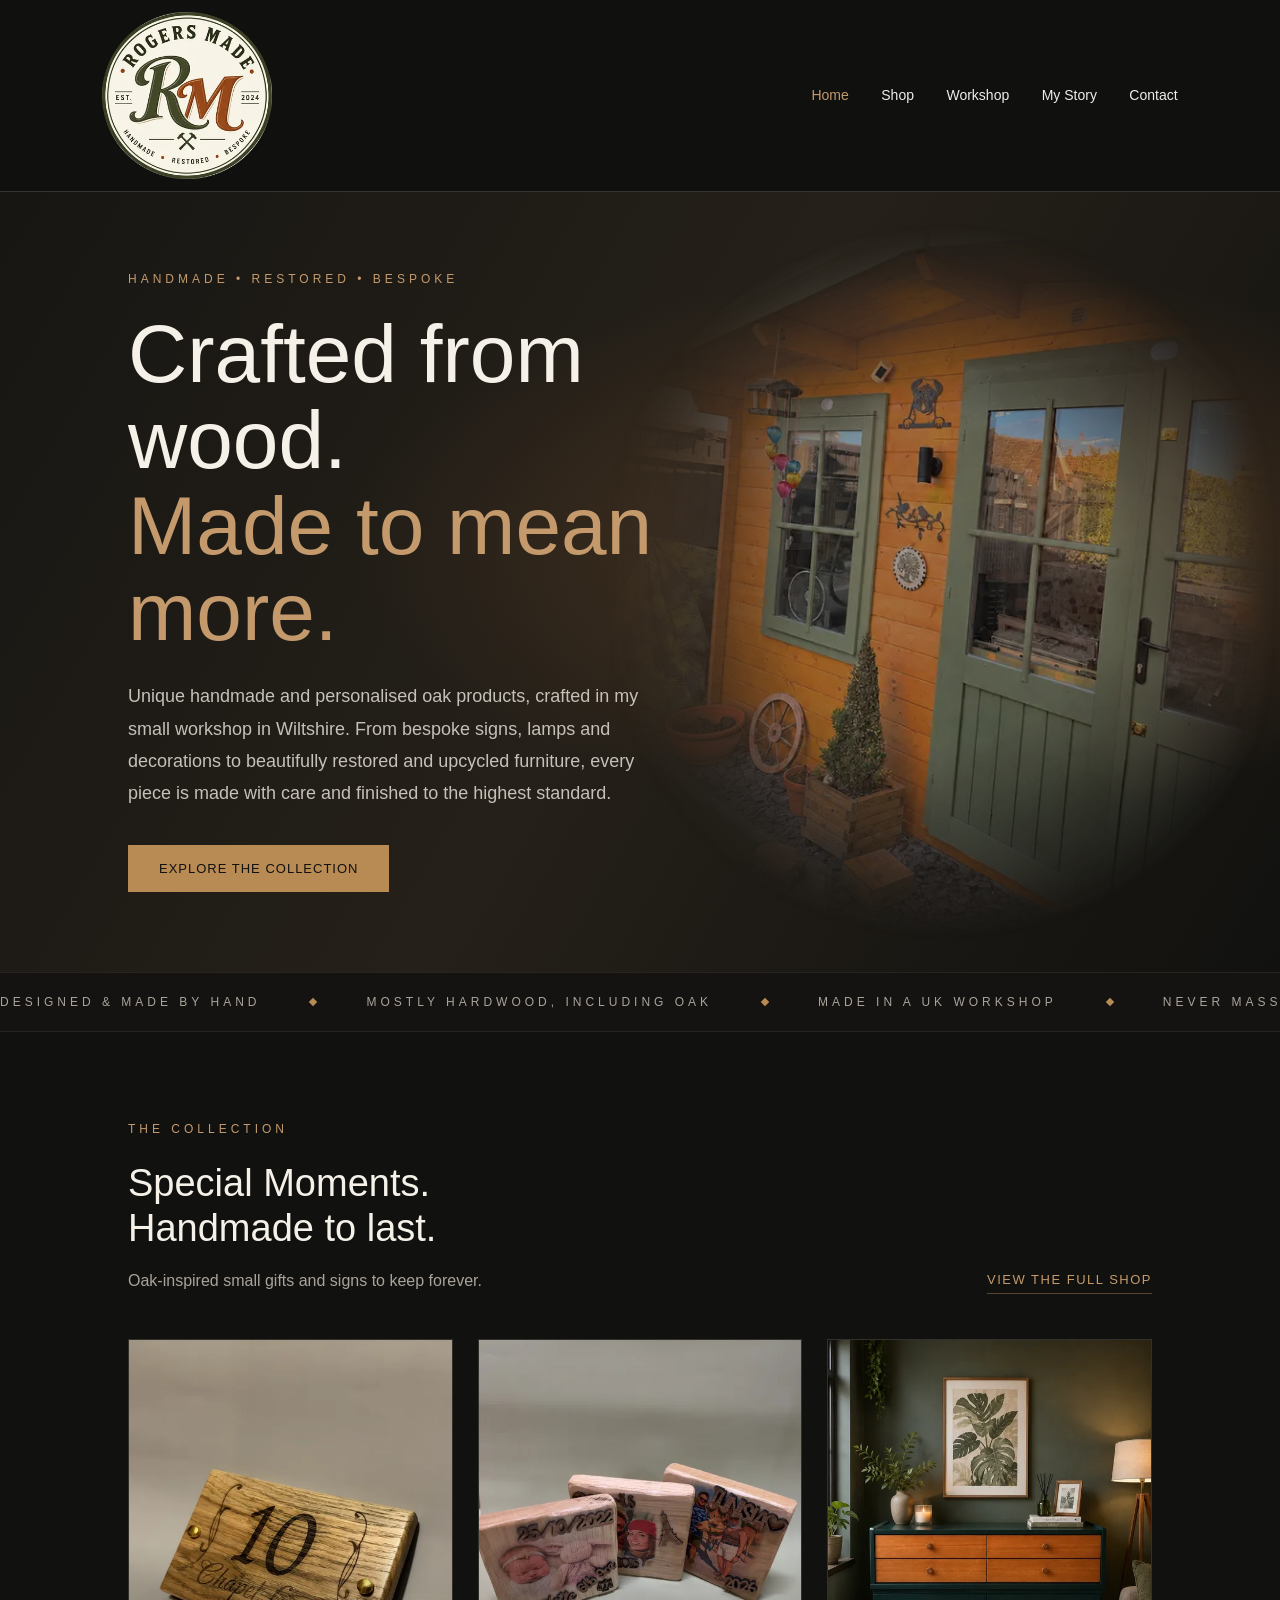
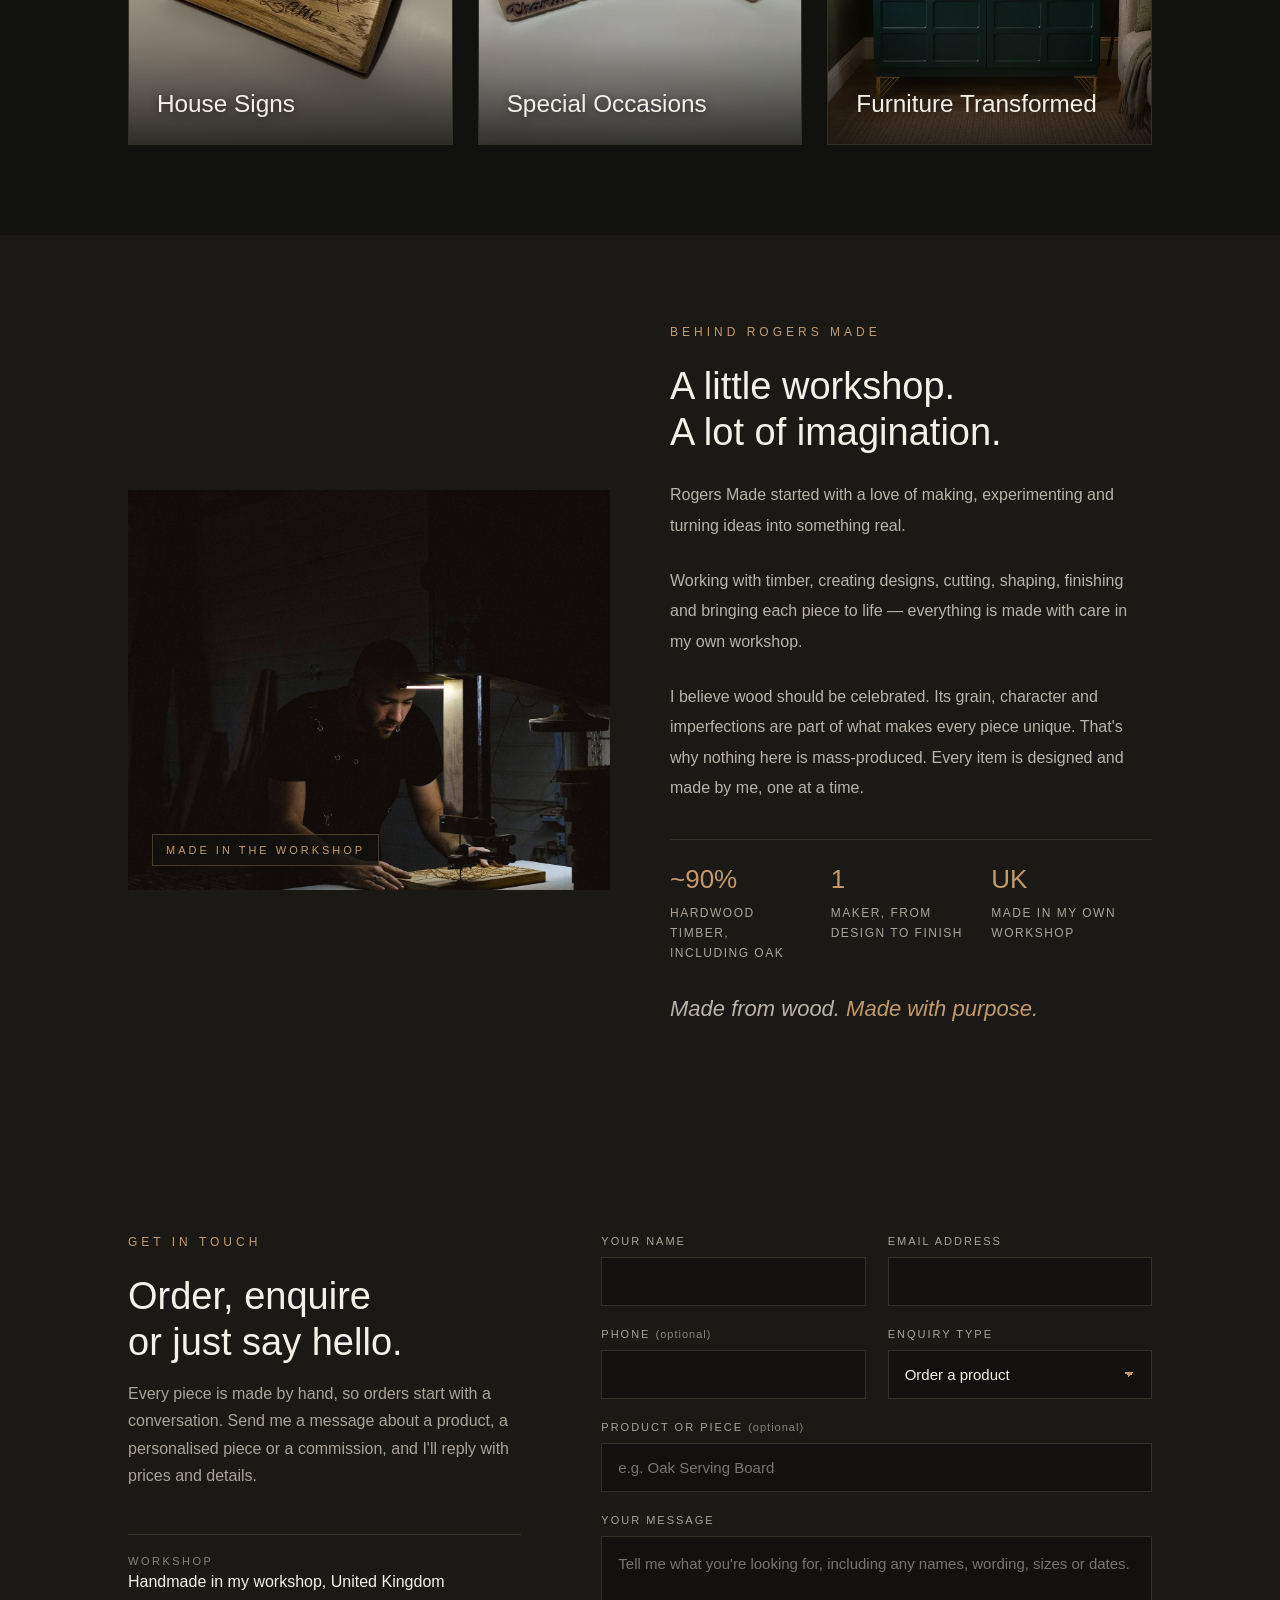
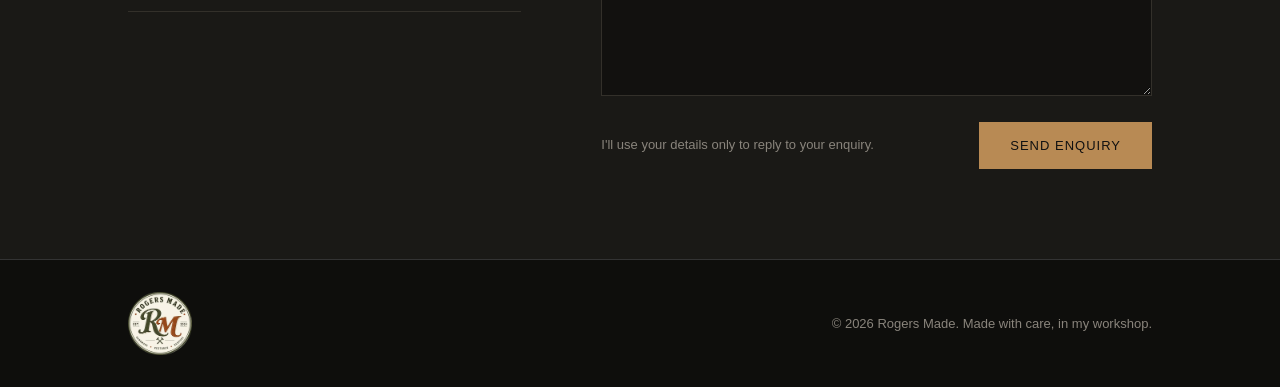
==== commit 6c69800d: "Update Rogers Made homepage layout: photo-tile collection, removed sections, minimal footer (6b03181" ====
--- a/index.html
+++ b/index.html
@@ -27,8 +27,7 @@
     <a href="/" aria-current="page">Home</a>
     <a href="/shop">Shop</a>
     <a href="#workshop">Workshop</a>
-    <a href="#story">Our Story</a>
-    <a href="#commissions">Commissions</a>
+    <a href="#story">My Story</a>
     <a href="#contact">Contact</a>
   </nav>
 </header>
@@ -40,7 +39,7 @@
   <div class="hero-content">
     <div class="eyebrow">Handmade • Restored • Bespoke</div>
 
-    <h1>Made from wood.<br><span>Made with purpose.</span></h1>
+    <h1>Crafted from wood.<br><span>Made to mean more.</span></h1>
 
     <p>
       Unique handmade and personalised oak products, crafted in my small
@@ -51,10 +50,9 @@
 
     <div class="hero-actions">
       <a href="#shop" class="button">Explore the collection</a>
-      <a href="#commissions" class="button button-outline">Commission a piece</a>
-    </div>
-  </div>
-  <div class="hero-visual">
+    </div>
+  </div>
+  <div class="hero-visual" id="workshop">
     <img src="/assets/images/hero/workshop-1039.webp" srcset="/assets/images/hero/workshop-700.webp 700w, /assets/images/hero/workshop-1039.webp 1039w" sizes="(max-width: 860px) 92vw, 50vw" width="1039" height="1210" alt="The Rogers Made workshop: a timber cabin with sage green doors and windows" fetchpriority="high" decoding="async">
   </div>
 </section>
@@ -66,89 +64,30 @@
   </div>
 </div>
 
-<!-- FEATURED PRODUCTS — cards are generated from assets/js/products.js (set featured: true) -->
+<!-- THE COLLECTION — photos are in assets/images/collection/ -->
 <section class="section" id="shop">
   <div class="section-head">
     <div>
       <div class="eyebrow">The collection</div>
-      <h2 class="section-title">Made by hand. Never mass produced.</h2>
-      <p class="section-intro">
-        Small-batch creations, each with its own character. Every piece is
-        made by hand, so get in touch about any piece and I'll confirm the details with you.
-      </p>
+      <h2 class="section-title">Special Moments.<br>Handmade to last.</h2>
+      <p class="section-intro">Oak-inspired small gifts and signs to keep forever.</p>
     </div>
     <a class="text-link" href="/shop">View the full shop</a>
   </div>
 
-  <div class="products" data-featured-products>
-    <div class="product skeleton" aria-hidden="true"><div class="product-image"></div><div class="product-info"><div class="skeleton-line short"></div><div class="skeleton-line"></div><div class="skeleton-line"></div></div></div>
-    <div class="product skeleton" aria-hidden="true"><div class="product-image"></div><div class="product-info"><div class="skeleton-line short"></div><div class="skeleton-line"></div><div class="skeleton-line"></div></div></div>
-    <div class="product skeleton" aria-hidden="true"><div class="product-image"></div><div class="product-info"><div class="skeleton-line short"></div><div class="skeleton-line"></div><div class="skeleton-line"></div></div></div>
-  </div>
-  <noscript><p class="section-intro">Please enable JavaScript to browse products, or <a href="#contact">get in touch</a> to ask about current pieces.</p></noscript>
-</section>
-
-<!-- SHOP CATEGORIES — generated from ROGERS_CATEGORIES in assets/js/products.js -->
-<section class="section categories-section" id="collections">
-  <div class="section-head">
-    <div>
-      <div class="eyebrow">Shop by category</div>
-      <h2 class="section-title">Four ways to bring wood home.</h2>
-      <p class="section-intro">From lighting to personalised gifts, everything starts as raw timber on the workshop bench.</p>
-    </div>
-    <a class="text-link" href="/shop">Browse everything</a>
-  </div>
-  <div class="categories" data-categories></div>
-</section>
-
-<!-- WORKSHOP -->
-<section class="section" id="workshop">
-  <div class="workshop-intro">
-    <figure class="workshop-feature reveal">
-      <img src="/assets/images/placeholders/workshop-tools.jpg" alt="Woodworking tools and fresh shavings on the workshop bench" loading="lazy" decoding="async" width="1600" height="1067">
+  <div class="collection-tiles">
+    <figure class="collection-tile reveal">
+      <img src="/assets/images/collection/house-signs-1200.webp" srcset="/assets/images/collection/house-signs-700.webp 525w, /assets/images/collection/house-signs-1200.webp 900w" sizes="(max-width: 800px) 86vw, 27vw" width="900" height="1200" alt="Handmade oak house sign engraved with &quot;10 Chapel Lane&quot;" loading="lazy" decoding="async">
+      <figcaption>House Signs</figcaption>
     </figure>
-    <div class="workshop-text reveal reveal-delay-1">
-      <div class="eyebrow">Inside the workshop</div>
-      <h2 class="section-title">Slow, careful work.<br>One piece at a time.</h2>
-      <hr class="rule">
-      <p>
-        Every Rogers Made piece starts and finishes in the same place: my own
-        workshop in the UK. There's no factory line and no outsourcing. Each
-        design is drawn, cut, shaped and finished by me.
-      </p>
-      <p>
-        Around 90% of the timber I use is hardwood, including oak. I choose it
-        for its strength, its weight in the hand and the grain that makes every
-        board different from the last.
-      </p>
-    </div>
-  </div>
-
-  <div class="process">
-    <article class="step reveal">
-      <div class="step-image"><img src="/assets/images/placeholders/process-timber.jpg" alt="Boards of dark hardwood timber" loading="lazy" decoding="async"></div>
-      <span class="step-number">01 — Select</span>
-      <h3>Choosing the timber</h3>
-      <p>Each board is picked for its grain, colour and character, with hardwoods like oak making up most of what I work with.</p>
-    </article>
-    <article class="step reveal reveal-delay-1">
-      <div class="step-image"><img src="/assets/images/placeholders/process-cut.jpg" alt="Hands marking out a piece of timber on the bench" loading="lazy" decoding="async"></div>
-      <span class="step-number">02 — Cut</span>
-      <h3>Marking &amp; cutting</h3>
-      <p>Designs are measured and marked out by hand, then cut to size, working with the grain rather than against it.</p>
-    </article>
-    <article class="step reveal reveal-delay-2">
-      <div class="step-image"><img src="/assets/images/placeholders/process-shape.jpg" alt="Shaping wood with a mallet and chisel" loading="lazy" decoding="async"></div>
-      <span class="step-number">03 — Shape</span>
-      <h3>Shaping &amp; detail</h3>
-      <p>Edges, curves, lettering and personal details are shaped and refined until the piece feels right in the hand.</p>
-    </article>
-    <article class="step reveal reveal-delay-3">
-      <div class="step-image"><img src="/assets/images/placeholders/process-finish.jpg" alt="Sanding a finished wooden piece by hand" loading="lazy" decoding="async"></div>
-      <span class="step-number">04 — Finish</span>
-      <h3>Sanding &amp; finishing</h3>
-      <p>Each surface is sanded and finished by hand to protect the wood and bring the natural grain forward.</p>
-    </article>
+    <figure class="collection-tile reveal reveal-delay-1">
+      <img src="/assets/images/collection/special-occasions-1200.webp" srcset="/assets/images/collection/special-occasions-700.webp 525w, /assets/images/collection/special-occasions-1200.webp 900w" sizes="(max-width: 800px) 86vw, 27vw" width="900" height="1200" alt="Three personalised oak photo keepsakes celebrating a birth, Paris and a holiday in Tunisia" loading="lazy" decoding="async">
+      <figcaption>Special Occasions</figcaption>
+    </figure>
+    <figure class="collection-tile reveal reveal-delay-2">
+      <img src="/assets/images/collection/furniture-transformed-1200.webp" srcset="/assets/images/collection/furniture-transformed-700.webp 560w, /assets/images/collection/furniture-transformed-1200.webp 960w" sizes="(max-width: 800px) 86vw, 27vw" width="960" height="1200" alt="A restored sideboard painted deep green with natural wood drawer fronts and brass legs" loading="lazy" decoding="async">
+      <figcaption>Furniture Transformed</figcaption>
+    </figure>
   </div>
 </section>
 
@@ -188,55 +127,6 @@
     </div>
 
     <p class="signature">Made from wood. <span>Made with purpose.</span></p>
-  </div>
-</section>
-
-<!-- CUSTOM COMMISSIONS -->
-<section class="section commissions" id="commissions">
-  <div class="commissions-bg" aria-hidden="true">
-    <img src="/assets/images/placeholders/grain-dark.jpg" alt="" loading="lazy" decoding="async">
-  </div>
-  <div class="commissions-grid">
-    <div class="reveal">
-      <div class="eyebrow">Custom commissions</div>
-      <h2 class="section-title">Have something in mind?<br>Let's make it together.</h2>
-      <p class="section-intro">
-        Alongside the collection, I make personalised and one-off pieces to order.
-        Whether it's a name on a sign, a lamp to suit a room or a gift for someone
-        special, tell me your idea and I'll let you know what's possible.
-      </p>
-      <ul class="commission-types">
-        <li>Personalised signs &amp; house names</li>
-        <li>Engraved gifts &amp; keepsakes</li>
-        <li>Lamps &amp; lighting to suit your space</li>
-        <li>Bespoke oak pieces &amp; furniture</li>
-        <li>Wedding, anniversary &amp; family gifts</li>
-        <li>Made-to-measure sizes &amp; timbers</li>
-      </ul>
-      <div class="hero-actions">
-        <a class="button" href="/?type=commission#contact" data-enquiry-type="Custom commission">Start a commission</a>
-        <a class="button button-outline" href="/?type=sign#contact" data-enquiry-type="Personalised sign">Personalise a sign</a>
-      </div>
-    </div>
-
-    <ol class="commission-steps reveal reveal-delay-1">
-      <li data-step="01">
-        <h3>Share your idea</h3>
-        <p>Send a message with what you'd like, including any wording, sizes, photos or inspiration you have.</p>
-      </li>
-      <li data-step="02">
-        <h3>Design &amp; price</h3>
-        <p>I'll come back to you to talk through the design, timber and finish, along with a price and timescale.</p>
-      </li>
-      <li data-step="03">
-        <h3>Made by hand</h3>
-        <p>Once you're happy, your piece is made by hand in the workshop, start to finish.</p>
-      </li>
-      <li data-step="04">
-        <h3>Ready for you</h3>
-        <p>When it's finished, we'll arrange how it gets to you.</p>
-      </li>
-    </ol>
   </div>
 </section>
 
@@ -317,44 +207,9 @@
 
 </main>
 
-<footer class="site-footer">
-  <div class="footer-top">
-    <div class="footer-brand">
-      <a class="logo" href="/" aria-label="Rogers Made home"><img src="/assets/images/brand/rogers-made-logo-320.webp" srcset="/assets/images/brand/rogers-made-logo-160.webp 160w, /assets/images/brand/rogers-made-logo-320.webp 320w, /assets/images/brand/rogers-made-logo-480.webp 480w, /assets/images/brand/rogers-made-logo-640.webp 640w" sizes="120px" width="160" height="157" alt="Rogers Made" loading="lazy"></a>
-      <p>Made from wood. Made with purpose. Handmade wooden pieces, designed and made by hand in a UK workshop.</p>
-      <div class="socials" data-socials></div>
-    </div>
-    <div>
-      <h4>Shop</h4>
-      <ul>
-        <li><a href="/shop">All pieces</a></li>
-        <li><a href="/shop?category=lamps">Lamps &amp; Lighting</a></li>
-        <li><a href="/shop?category=signs">Personalised Signs</a></li>
-        <li><a href="/shop?category=oak-gifts">Oak Gifts</a></li>
-        <li><a href="/shop?category=bespoke">Bespoke Pieces</a></li>
-      </ul>
-    </div>
-    <div>
-      <h4>Rogers Made</h4>
-      <ul>
-        <li><a href="/#workshop">The Workshop</a></li>
-        <li><a href="/#story">Our Story</a></li>
-        <li><a href="/#commissions">Commissions</a></li>
-        <li><a href="/#contact">Contact</a></li>
-      </ul>
-    </div>
-    <div>
-      <h4>Contact</h4>
-      <ul>
-        <li data-setting-row><span data-setting="email"></span></li>
-        <li data-setting-row><span data-setting="phone"></span></li>
-        <li data-setting-row><span data-setting="location"></span></li>
-        <li><a href="/#contact">Send an enquiry</a></li>
-      </ul>
-    </div>
-  </div>
+<footer class="site-footer site-footer-minimal">
   <div class="footer-bottom">
-    <div><strong>ROGERS MADE</strong> — Handmade in wood</div>
+    <a class="logo" href="/" aria-label="Rogers Made home"><img src="/assets/images/brand/rogers-made-logo-160.webp" srcset="/assets/images/brand/rogers-made-logo-160.webp 160w, /assets/images/brand/rogers-made-logo-320.webp 320w" sizes="64px" width="160" height="157" alt="Rogers Made" loading="lazy"></a>
     <div>&copy; <span data-year>2026</span> Rogers Made. Made with care, in my workshop.</div>
   </div>
 </footer>
--- a/assets/css/styles.css
+++ b/assets/css/styles.css
@@ -1097,6 +1097,59 @@
   letter-spacing: 2px;
   font-weight: normal;
 }
+
+/* ---------- Home: collection tiles ---------- */
+
+.collection-tiles {
+  display: grid;
+  grid-template-columns: repeat(3, 1fr);
+  gap: 25px;
+}
+.collection-tile {
+  position: relative;
+  overflow: hidden;
+  aspect-ratio: 4 / 5;
+  margin: 0;
+  border: 1px solid var(--line);
+  background: linear-gradient(135deg, #59432b, #30251b, #161411);
+  display: flex;
+  align-items: flex-end;
+  isolation: isolate;
+  transition: border-color .35s;
+}
+.collection-tile img {
+  position: absolute;
+  inset: 0;
+  width: 100%;
+  height: 100%;
+  object-fit: cover;
+  z-index: -2;
+  transition: transform 1.2s var(--ease);
+}
+.collection-tile::before {
+  content: "";
+  position: absolute;
+  inset: 0;
+  z-index: -1;
+  background: linear-gradient(to top, rgba(14, 13, 11, .82) 0%, rgba(14, 13, 11, .3) 26%, rgba(14, 13, 11, 0) 50%);
+}
+.collection-tile figcaption {
+  padding: 26px 28px;
+  font-size: clamp(20px, 1.9vw, 26px);
+  font-weight: 400;
+  color: var(--text);
+  text-shadow: 0 1px 8px rgba(0, 0, 0, .6);
+}
+@media (hover: hover) and (min-width: 801px) {
+  .collection-tile:hover { border-color: var(--bronze); }
+  .collection-tile:hover img { transform: scale(1.05); }
+}
+
+/* ---------- Minimal footer (home) ---------- */
+
+.site-footer-minimal { padding: 32px 10%; }
+.site-footer-minimal .footer-bottom { padding-top: 0; align-items: center; }
+.site-footer-minimal .logo img { width: 64px; }
 
 /* ---------- Shop & product pages ---------- */
 
@@ -1557,6 +1610,11 @@
   .site-footer { padding: 60px 7% 30px; }
   .footer-top { grid-template-columns: 1fr 1fr; gap: 40px; }
   .footer-brand { grid-column: 1 / -1; }
+
+  .collection-tiles { grid-template-columns: 1fr; gap: 18px; }
+  .collection-tile { aspect-ratio: 1 / 1; }
+  .collection-tile figcaption { padding: 22px 24px; }
+  .site-footer-minimal { padding: 28px 7%; }
 }
 
 @media (max-width: 520px) {
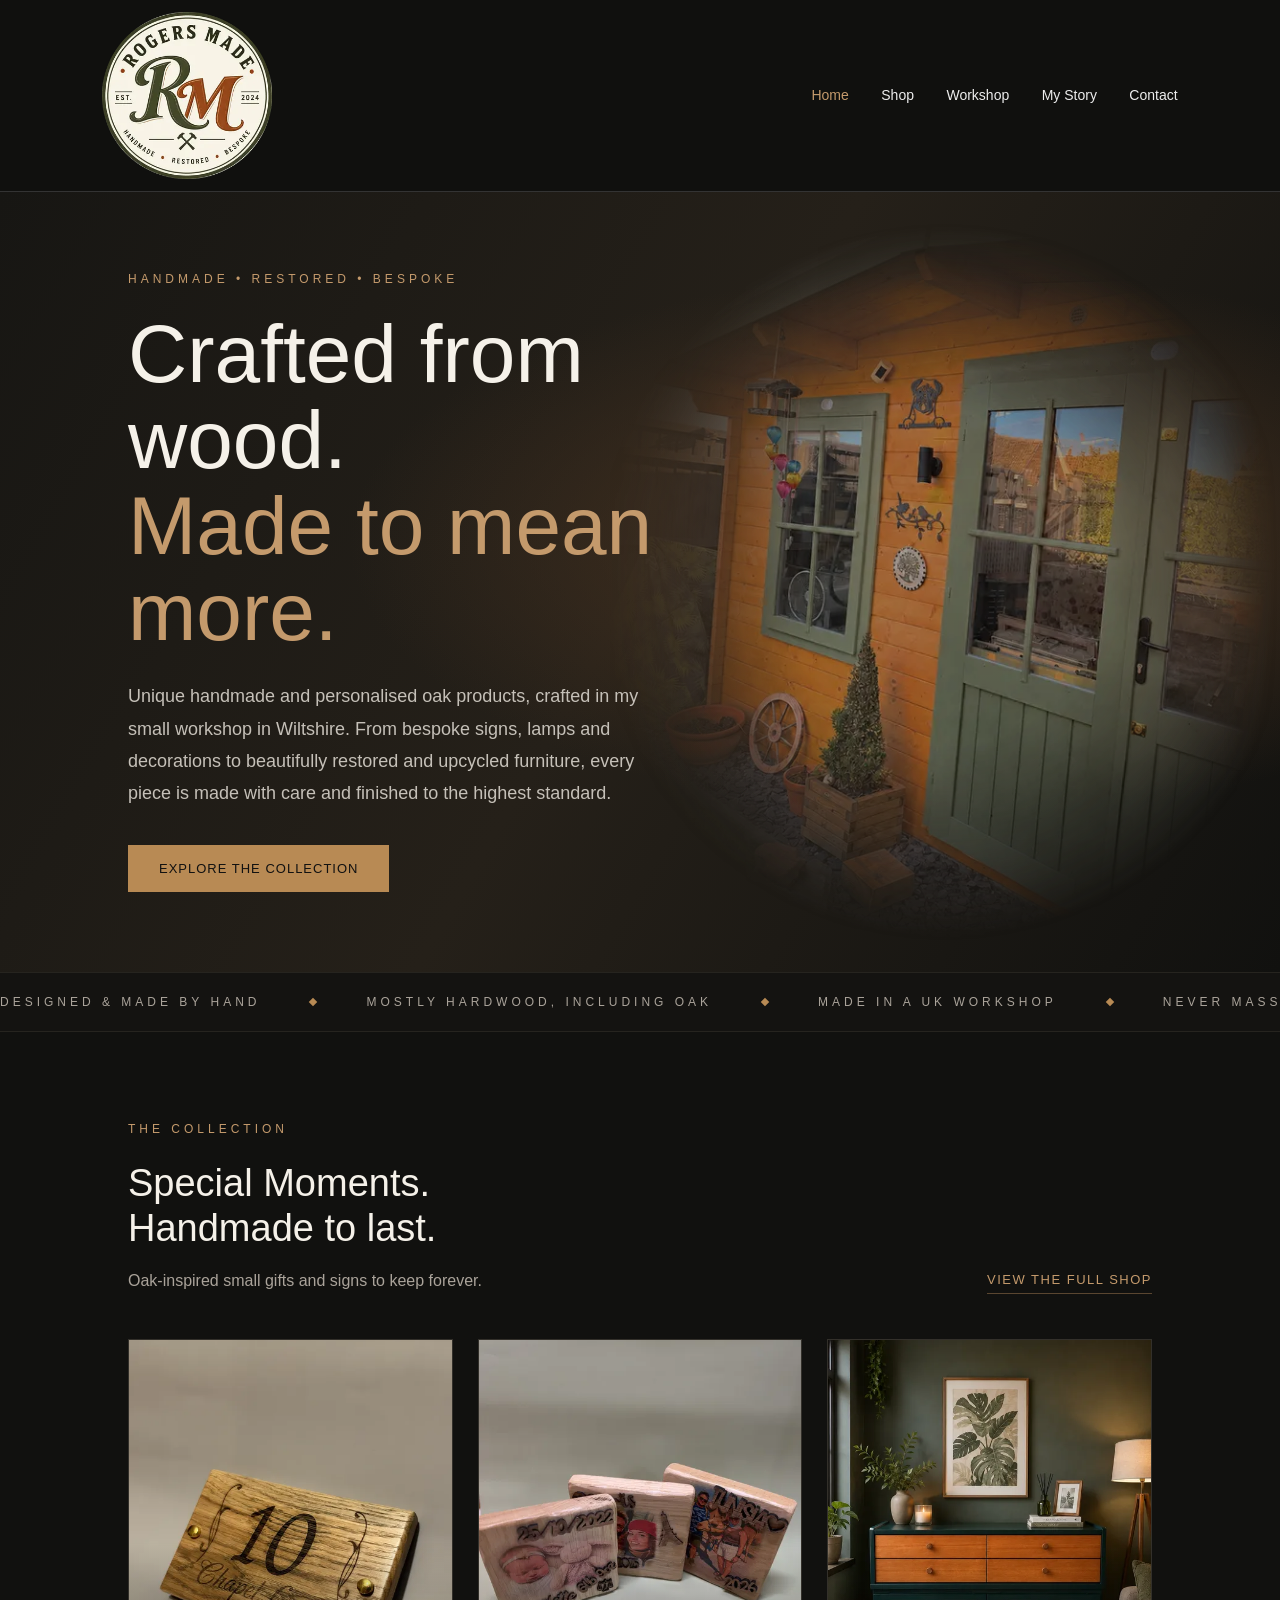
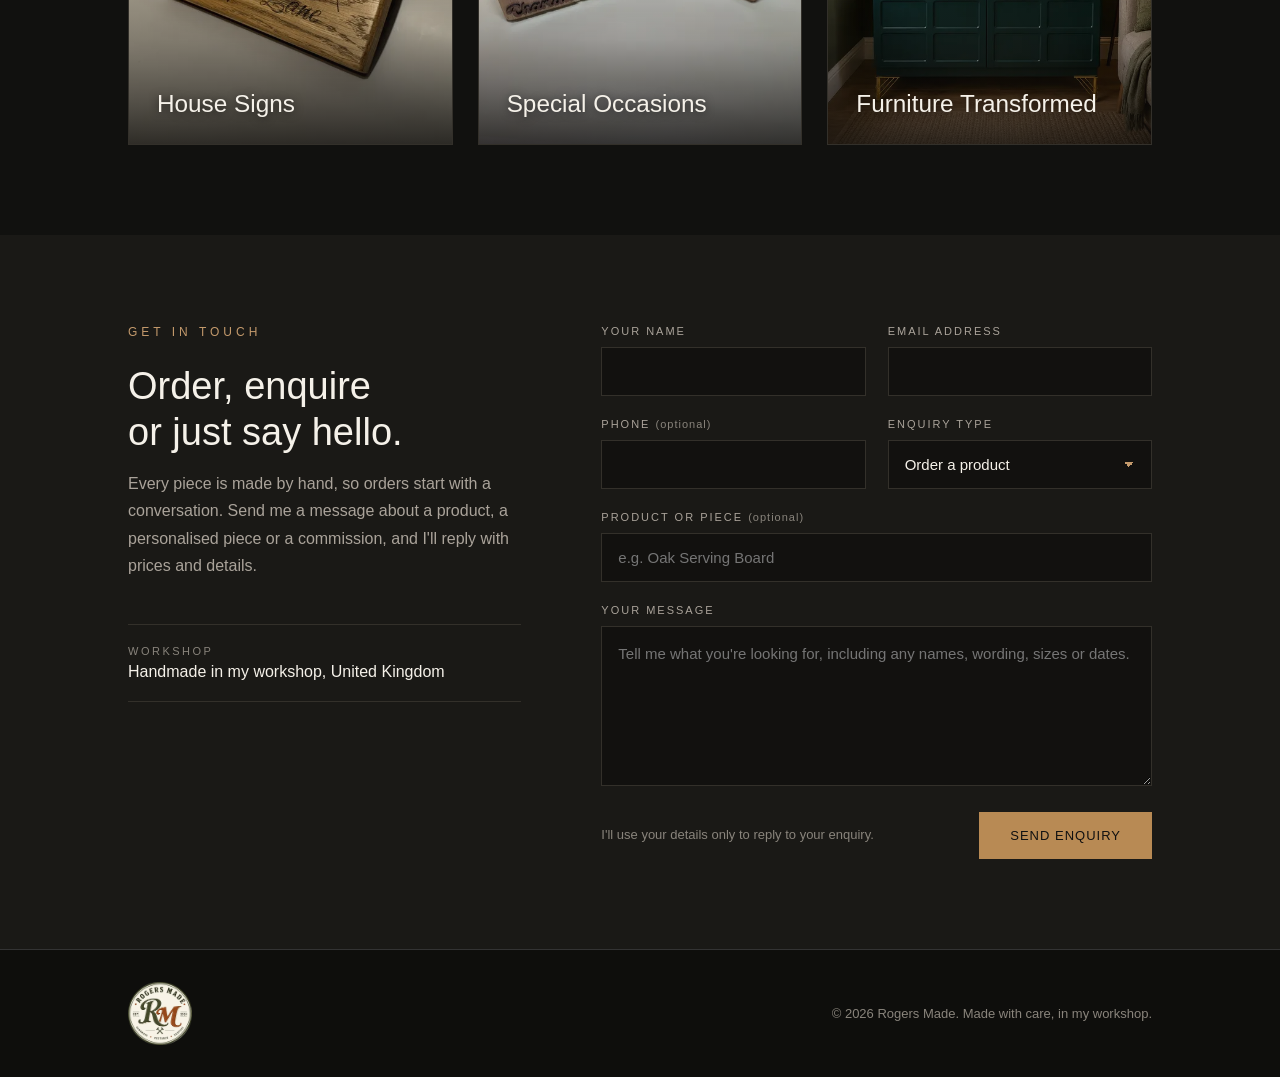
==== commit c8d5afb2: "Add My Story page and link it from the site header and footer (6b07293be30bd667114e4a6d)" ====
--- a/index.html
+++ b/index.html
@@ -26,8 +26,8 @@
   <nav class="site-nav" id="site-nav" aria-label="Main">
     <a href="/" aria-current="page">Home</a>
     <a href="/shop">Shop</a>
-    <a href="#workshop">Workshop</a>
-    <a href="#story">My Story</a>
+    <a href="/workshop">Workshop</a>
+    <a href="/my-story">My Story</a>
     <a href="#contact">Contact</a>
   </nav>
 </header>
@@ -88,45 +88,6 @@
       <img src="/assets/images/collection/furniture-transformed-1200.webp" srcset="/assets/images/collection/furniture-transformed-700.webp 560w, /assets/images/collection/furniture-transformed-1200.webp 960w" sizes="(max-width: 800px) 86vw, 27vw" width="960" height="1200" alt="A restored sideboard painted deep green with natural wood drawer fronts and brass legs" loading="lazy" decoding="async">
       <figcaption>Furniture Transformed</figcaption>
     </figure>
-  </div>
-</section>
-
-<!-- OUR STORY -->
-<section class="section story" id="story">
-  <figure class="story-image reveal">
-    <img src="/assets/images/placeholders/workshop-bench.jpg" alt="A woodworker at the bench under a single workshop lamp" loading="lazy" decoding="async" width="1400" height="2100">
-    <figcaption>Made in the workshop</figcaption>
-  </figure>
-
-  <div class="story-text reveal reveal-delay-1">
-    <div class="eyebrow">Behind Rogers Made</div>
-    <h2 class="section-title">A little workshop.<br>A lot of imagination.</h2>
-
-    <p>
-      Rogers Made started with a love of making, experimenting and
-      turning ideas into something real.
-    </p>
-
-    <p>
-      Working with timber, creating designs, cutting, shaping,
-      finishing and bringing each piece to life — everything is
-      made with care in my own workshop.
-    </p>
-
-    <p>
-      I believe wood should be celebrated. Its grain, character
-      and imperfections are part of what makes every piece unique.
-      That's why nothing here is mass-produced. Every item is designed
-      and made by me, one at a time.
-    </p>
-
-    <div class="story-facts">
-      <div><strong>~90%</strong><span>Hardwood timber, including oak</span></div>
-      <div><strong>1</strong><span>Maker, from design to finish</span></div>
-      <div><strong>UK</strong><span>Made in my own workshop</span></div>
-    </div>
-
-    <p class="signature">Made from wood. <span>Made with purpose.</span></p>
   </div>
 </section>
 
--- a/assets/css/styles.css
+++ b/assets/css/styles.css
@@ -1643,3 +1643,489 @@
 @media (max-width: 340px) {
   .hero .eyebrow { font-size: 11px; letter-spacing: 2px; }
 }
+
+/* =========================================================
+   Workshop page (/workshop)
+   Scoped with the wk- prefix so no other page is affected.
+   Photos reuse the homepage hero treatment: illustrated
+   images with transparent feathered edges, the same soft
+   filter, and a gradient mask that fades them into the
+   charcoal background.
+   ========================================================= */
+
+.wk-hero {
+  text-align: center;
+  padding-top: 80px;
+  padding-bottom: 70px;
+}
+.wk-hero h1 {
+  text-transform: uppercase;
+  letter-spacing: .14em;
+  font-size: clamp(36px, 5.6vw, 68px);
+  margin: 0 0 26px;
+  padding-left: .14em; /* balances the trailing letter-spacing */
+}
+
+/* Fine gold line, diamond, fine gold line */
+.wk-ornament {
+  display: flex;
+  align-items: center;
+  justify-content: center;
+  gap: 14px;
+}
+.wk-ornament span {
+  width: 70px;
+  height: 1px;
+  background: linear-gradient(to right, transparent, var(--gold));
+}
+.wk-ornament span:last-child { background: linear-gradient(to left, transparent, var(--gold)); }
+.wk-ornament i {
+  width: 7px;
+  height: 7px;
+  border: 1px solid var(--gold);
+  transform: rotate(45deg);
+}
+.wk-ornament-left { justify-content: flex-start; }
+.wk-ornament-left span:first-child { display: none; }
+.wk-ornament-left span:last-child { width: 90px; background: linear-gradient(to right, var(--gold), transparent); }
+
+/* Two columns: stages left, story right */
+.wk-layout {
+  display: grid;
+  grid-template-columns: minmax(0, 1.55fr) minmax(0, 1fr);
+  gap: clamp(50px, 5.5vw, 90px);
+  align-items: start;
+  padding-top: 80px;
+  padding-bottom: 110px;
+}
+.wk-col-label {
+  font-weight: 400;
+  margin-bottom: 40px;
+}
+
+/* ---------- The four stages ---------- */
+
+.wk-stages {
+  list-style: none;
+  display: grid;
+  gap: 34px;
+}
+.wk-stage {
+  display: grid;
+  grid-template-columns: minmax(0, 1.6fr) minmax(0, 1fr);
+  align-items: center;
+  gap: clamp(24px, 3vw, 46px);
+}
+
+.wk-photo {
+  position: relative;
+  margin: 0;
+  aspect-ratio: 3 / 4;
+  isolation: isolate;
+}
+/* A faint warm glow behind each photo, as in the hero */
+.wk-photo::before {
+  content: "";
+  position: absolute;
+  inset: -8%;
+  z-index: -1;
+  background: radial-gradient(ellipse at 50% 50%, rgba(74, 52, 33, .55) 0%, transparent 62%);
+  pointer-events: none;
+}
+.wk-photo img {
+  width: 100%;
+  height: 100%;
+  object-fit: cover;
+  opacity: .92;
+  filter: brightness(.82) saturate(.85) contrast(1.05);
+  -webkit-mask-image:
+    linear-gradient(to right, transparent 0%, #000 18%, #000 82%, transparent 100%),
+    linear-gradient(to bottom, transparent 0%, #000 14%, #000 86%, transparent 100%);
+  -webkit-mask-composite: source-in;
+  mask-image:
+    linear-gradient(to right, transparent 0%, #000 18%, #000 82%, transparent 100%),
+    linear-gradient(to bottom, transparent 0%, #000 14%, #000 86%, transparent 100%);
+  mask-composite: intersect;
+}
+
+.wk-stage-text {
+  position: relative;
+  padding: 6px 0 6px 28px;
+  border-left: 1px solid rgba(196, 154, 108, .28);
+}
+.wk-stage-text::before {
+  content: "";
+  position: absolute;
+  left: -4px;
+  top: 12px;
+  width: 7px;
+  height: 7px;
+  background: var(--bg);
+  border: 1px solid var(--gold);
+  transform: rotate(45deg);
+}
+.wk-num {
+  display: block;
+  color: var(--gold);
+  font-size: 13px;
+  letter-spacing: 4px;
+  margin-bottom: 14px;
+}
+.wk-stage-text h3 {
+  font-size: clamp(21px, 1.8vw, 26px);
+  font-weight: 400;
+  line-height: 1.25;
+  margin-bottom: 12px;
+  color: var(--text);
+}
+.wk-stage-text p {
+  color: var(--muted);
+  line-height: 1.75;
+  font-size: 15px;
+}
+
+/* ---------- The story ---------- */
+
+.wk-story {
+  position: sticky;
+  top: 150px;
+  padding-left: clamp(30px, 3.5vw, 56px);
+  border-left: 1px solid var(--line-soft);
+}
+.wk-story p {
+  color: #b9b3aa;
+  line-height: 1.9;
+  margin: 0 0 22px;
+}
+.wk-story .wk-lead {
+  color: var(--text-soft);
+  font-size: 19px;
+  line-height: 1.75;
+}
+.wk-story .wk-ornament { margin: 40px 0 22px; }
+.wk-story .wk-script {
+  font-family: "Snell Roundhand", "Apple Chancery", "Segoe Script", "Brush Script MT", "Lucida Handwriting", cursive;
+  font-style: italic;
+  font-size: clamp(28px, 2.7vw, 38px);
+  line-height: 1.35;
+  color: var(--gold-light);
+  margin-bottom: 38px;
+}
+
+/* ---------- Responsive ---------- */
+
+@media (max-width: 1100px) {
+  .wk-layout { grid-template-columns: 1fr; gap: 70px; }
+  .wk-stage { grid-template-columns: minmax(0, 1fr) minmax(0, 1fr); }
+  .wk-story {
+    position: static;
+    max-width: 680px;
+    padding-left: 0;
+    border-left: 0;
+    padding-top: 50px;
+    border-top: 1px solid var(--line-soft);
+  }
+}
+
+@media (max-width: 800px) {
+  .wk-hero { padding-top: 60px; padding-bottom: 50px; }
+  .wk-layout { padding-top: 55px; padding-bottom: 80px; }
+  .wk-story .wk-lead { font-size: 17px; }
+}
+
+@media (max-width: 600px) {
+  .wk-stages { gap: 46px; }
+  .wk-stage { grid-template-columns: 1fr; gap: 6px; }
+  .wk-photo { width: 100%; max-width: 440px; margin: 0 auto; }
+  /* A slightly gentler fade keeps more of the photo on narrow screens */
+  .wk-photo img {
+    -webkit-mask-image:
+      linear-gradient(to right, transparent 0%, #000 12%, #000 88%, transparent 100%),
+      linear-gradient(to bottom, transparent 0%, #000 10%, #000 86%, transparent 100%);
+    mask-image:
+      linear-gradient(to right, transparent 0%, #000 12%, #000 88%, transparent 100%),
+      linear-gradient(to bottom, transparent 0%, #000 10%, #000 86%, transparent 100%);
+  }
+  .wk-hero h1 { font-size: clamp(26px, 8.4vw, 40px); letter-spacing: .1em; padding-left: .1em; }
+  /* Keep the tagline on one line on phones, as on the homepage hero */
+  .wk-hero .eyebrow { letter-spacing: 3px; }
+}
+
+@media (max-width: 380px) {
+  .wk-hero .eyebrow { letter-spacing: 2.2px; }
+}
+
+@media (max-width: 340px) {
+  .wk-hero .eyebrow { font-size: 11px; letter-spacing: 2px; }
+}
+
+/* =========================================================
+   My Story page (/my-story)
+   Scoped with the ms- prefix so no other page is affected.
+   Photos use the same feathered, faded edges as the homepage
+   hero and Workshop page, with a lighter touch on the filter
+   so these real photographs stay natural.
+   ========================================================= */
+
+.ms-block,
+.ms-strip-wrap,
+.ms-chapter { overflow-x: clip; }
+
+.ms-block {
+  padding-top: 70px;
+  padding-bottom: 70px;
+}
+.ms-intro { padding-top: 90px; }
+
+/* Text beside photographs */
+.ms-split {
+  display: grid;
+  grid-template-columns: minmax(0, 1fr) minmax(0, 1fr);
+  gap: clamp(50px, 6vw, 100px);
+  align-items: center;
+  max-width: 1180px;
+  margin-left: auto;
+  margin-right: auto;
+}
+
+.section.ms-split {
+  max-width: none;
+  padding-left: max(10%, calc((100% - 1180px) / 2));
+  padding-right: max(10%, calc((100% - 1180px) / 2));
+}
+
+.ms-text { max-width: 540px; }
+.ms-text .section-title { margin-bottom: 30px; }
+.ms-text p {
+  color: #b9b3aa;
+  line-height: 1.9;
+  margin: 0 0 22px;
+}
+.ms-text p:last-child { margin-bottom: 0; }
+.ms-text .ms-lead {
+  color: var(--text-soft);
+  font-size: 19px;
+  line-height: 1.75;
+}
+
+.ms-script,
+.ms-text .ms-script {
+  font-family: "Snell Roundhand", "Apple Chancery", "Segoe Script", "Brush Script MT", "Lucida Handwriting", cursive;
+  font-style: italic;
+  font-size: clamp(28px, 2.7vw, 38px);
+  line-height: 1.35;
+  color: var(--gold-light);
+}
+
+.ms-caption {
+  grid-column: 1 / -1;
+  margin-top: 18px;
+  font-size: 11px;
+  letter-spacing: 3px;
+  text-transform: uppercase;
+  color: var(--muted);
+}
+.ms-caption-center { text-align: center; }
+
+/* ---------- Photographs ---------- */
+
+.ms-photo {
+  position: relative;
+  margin: 0;
+  isolation: isolate;
+}
+/* A faint warm glow behind each photo, as in the hero */
+.ms-photo::before {
+  content: "";
+  position: absolute;
+  inset: -8%;
+  z-index: -1;
+  background: radial-gradient(ellipse at 50% 50%, rgba(74, 52, 33, .5) 0%, transparent 62%);
+  pointer-events: none;
+}
+.ms-photo img {
+  width: 100%;
+  height: 100%;
+  object-fit: cover;
+  opacity: .95;
+  filter: brightness(.9) saturate(.94) contrast(1.03);
+  -webkit-mask-image:
+    linear-gradient(to right, transparent 0%, #000 15%, #000 85%, transparent 100%),
+    linear-gradient(to bottom, transparent 0%, #000 13%, #000 87%, transparent 100%);
+  -webkit-mask-composite: source-in;
+  mask-image:
+    linear-gradient(to right, transparent 0%, #000 15%, #000 85%, transparent 100%),
+    linear-gradient(to bottom, transparent 0%, #000 13%, #000 87%, transparent 100%);
+  mask-composite: intersect;
+}
+/* Wide photos need a narrower fade at the sides */
+.ms-photo-wide img,
+.ms-photo-landscape img {
+  -webkit-mask-image:
+    linear-gradient(to right, transparent 0%, #000 10%, #000 90%, transparent 100%),
+    linear-gradient(to bottom, transparent 0%, #000 14%, #000 86%, transparent 100%);
+  mask-image:
+    linear-gradient(to right, transparent 0%, #000 10%, #000 90%, transparent 100%),
+    linear-gradient(to bottom, transparent 0%, #000 14%, #000 86%, transparent 100%);
+}
+
+/* Two portrait photos, gently staggered */
+.ms-pair {
+  display: grid;
+  grid-template-columns: minmax(0, 1fr) minmax(0, 1fr);
+  gap: 22px;
+  align-items: start;
+  width: 100%;
+  max-width: 600px;
+  justify-self: center;
+}
+.ms-pair .ms-photo { aspect-ratio: 4 / 7; }
+.ms-pair .ms-photo:nth-of-type(2) { margin-top: 80px; }
+.ms-pair .ms-caption { text-align: right; }
+
+/* The person behind the bench */
+.ms-person {
+  position: relative;
+}
+.ms-person::before {
+  content: "";
+  position: absolute;
+  inset: 0;
+  z-index: -1;
+  background: radial-gradient(ellipse at 70% 50%, rgba(74, 52, 33, .35) 0%, transparent 55%);
+  pointer-events: none;
+}
+.ms-person .wk-ornament { margin: 6px 0 26px; }
+.ms-person .ms-text .ms-script { margin: 0; font-size: clamp(30px, 3.3vw, 46px); }
+.ms-pair-person .ms-photo:first-of-type { aspect-ratio: 3 / 5; }
+.ms-pair-person .ms-photo:first-of-type img { object-position: center 20%; }
+.ms-pair-person .ms-photo:nth-of-type(2) { aspect-ratio: 9 / 10; margin-top: 150px; }
+
+/* Wide strip of garden projects */
+.ms-strip-wrap {
+  padding: 10px 10% 40px;
+}
+.ms-strip {
+  display: grid;
+  grid-template-columns: minmax(0, 794fr) minmax(0, 406fr);
+  gap: 10px;
+  max-width: 1120px;
+  margin: 0 auto;
+}
+.ms-strip .ms-photo:first-child { aspect-ratio: 794 / 330; }
+.ms-strip .ms-photo:last-child { aspect-ratio: 406 / 330; }
+.ms-strip-wrap .ms-caption { margin-top: 14px; }
+
+/* A landscape photo above a smaller one */
+.ms-stack {
+  display: grid;
+  width: 100%;
+  max-width: 580px;
+  justify-self: center;
+}
+.ms-stack .ms-photo-landscape { aspect-ratio: 600 / 350; }
+.ms-stack .ms-photo-square {
+  aspect-ratio: 294 / 326;
+  width: 52%;
+  justify-self: end;
+  margin-top: 6px;
+}
+.ms-stack .ms-caption { margin-top: 12px; }
+
+/* ---------- A new chapter ---------- */
+
+.ms-chapter { padding-top: 90px; }
+.ms-chapter-head {
+  text-align: center;
+  max-width: 700px;
+  margin: 0 auto 70px;
+}
+.ms-chapter-head .section-title { margin-bottom: 24px; }
+.ms-chapter-row + .ms-chapter-row { margin-top: 70px; }
+.ms-photo-portrait {
+  aspect-ratio: 292 / 518;
+  width: 100%;
+  max-width: 330px;
+  justify-self: center;
+}
+.ms-chapter .ms-photo-landscape {
+  aspect-ratio: 600 / 318;
+  width: 100%;
+  max-width: 600px;
+  justify-self: center;
+}
+
+.ms-closing {
+  max-width: 760px;
+  margin: 100px auto 0;
+  text-align: center;
+}
+
+/* The Wiltshire flag, feathered softly into the background */
+.ms-flag {
+  width: 300px;
+  max-width: 70vw;
+  margin: 46px auto 0;
+}
+.ms-flag img {
+  width: 100%;
+  height: auto;
+  opacity: .88;
+  -webkit-mask-image:
+    linear-gradient(to right, transparent 0%, #000 9%, #000 91%, transparent 100%),
+    linear-gradient(to bottom, transparent 0%, #000 9%, #000 93%, transparent 100%);
+  -webkit-mask-composite: source-in;
+  mask-image:
+    linear-gradient(to right, transparent 0%, #000 9%, #000 91%, transparent 100%),
+    linear-gradient(to bottom, transparent 0%, #000 9%, #000 93%, transparent 100%);
+  mask-composite: intersect;
+}
+.ms-flag figcaption {
+  margin-top: 16px;
+  font-size: 12px;
+  letter-spacing: 4px;
+  text-transform: uppercase;
+  color: var(--gold);
+}
+
+.ms-links {
+  display: flex;
+  flex-wrap: wrap;
+  justify-content: center;
+  gap: 22px 38px;
+  margin-top: 50px;
+}
+
+/* ---------- Responsive ---------- */
+
+@media (max-width: 1000px) {
+  .ms-split { gap: 50px; }
+  .ms-text .ms-lead { font-size: 18px; }
+}
+
+@media (max-width: 800px) {
+  .ms-block { padding-top: 45px; padding-bottom: 45px; }
+  .ms-intro { padding-top: 60px; }
+  .ms-split { grid-template-columns: 1fr; gap: 40px; }
+  .section.ms-split { padding-left: 7%; padding-right: 7%; }
+  .ms-split-reverse .ms-text { order: -1; }
+  .ms-text { max-width: 620px; }
+  .ms-text .ms-lead { font-size: 17px; }
+  .ms-pair { max-width: 460px; }
+  .ms-pair-person .ms-photo:nth-of-type(2) { margin-top: 110px; }
+  .ms-stack { max-width: 520px; }
+  .ms-strip-wrap { padding: 10px 7% 30px; }
+  .ms-strip { grid-template-columns: 1fr; gap: 4px; max-width: 560px; }
+  .ms-chapter { padding-top: 60px; }
+  .ms-chapter-head { margin-bottom: 45px; }
+  .ms-chapter-row + .ms-chapter-row { margin-top: 50px; }
+  .ms-closing { margin-top: 70px; }
+}
+
+@media (max-width: 520px) {
+  .ms-pair { gap: 12px; }
+  .ms-pair .ms-photo:nth-of-type(2) { margin-top: 50px; }
+  .ms-pair-person .ms-photo:nth-of-type(2) { margin-top: 90px; }
+  .ms-caption { letter-spacing: 2.4px; }
+  .ms-photo-portrait { max-width: 280px; }
+}
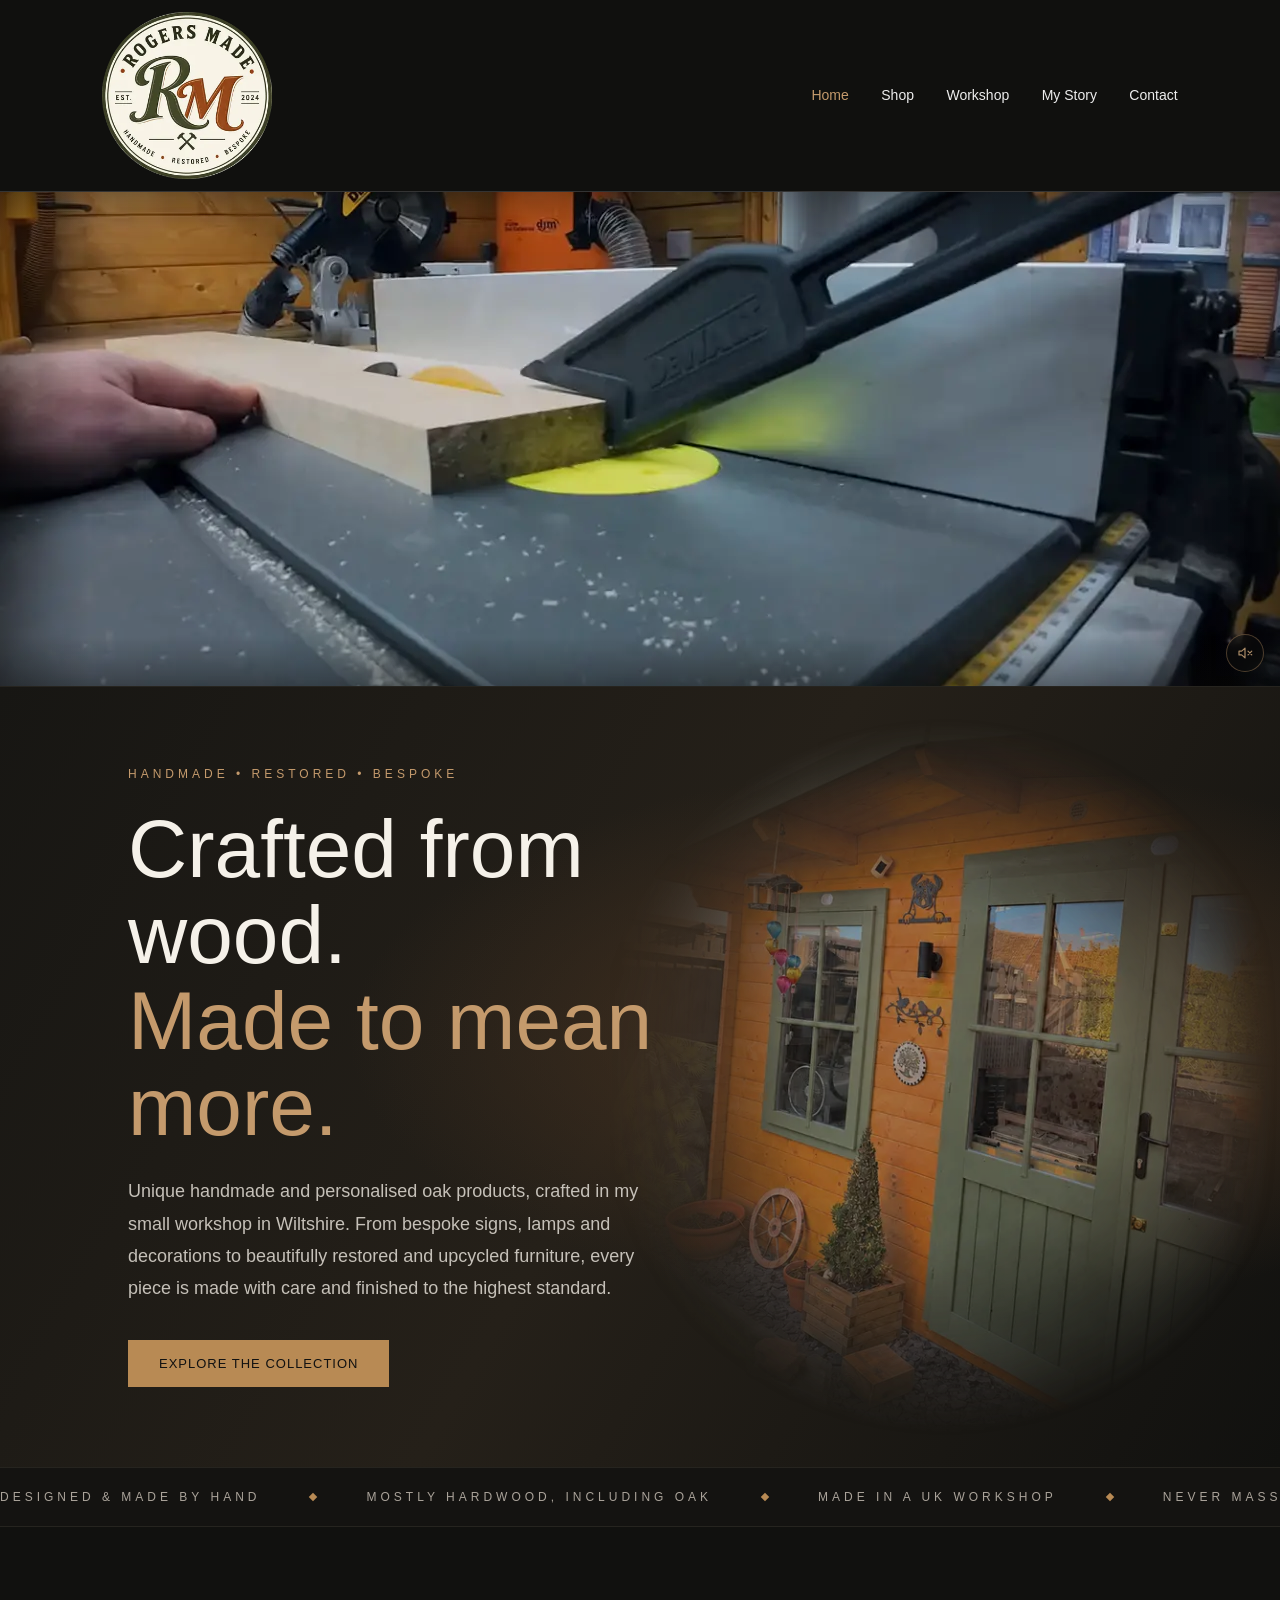
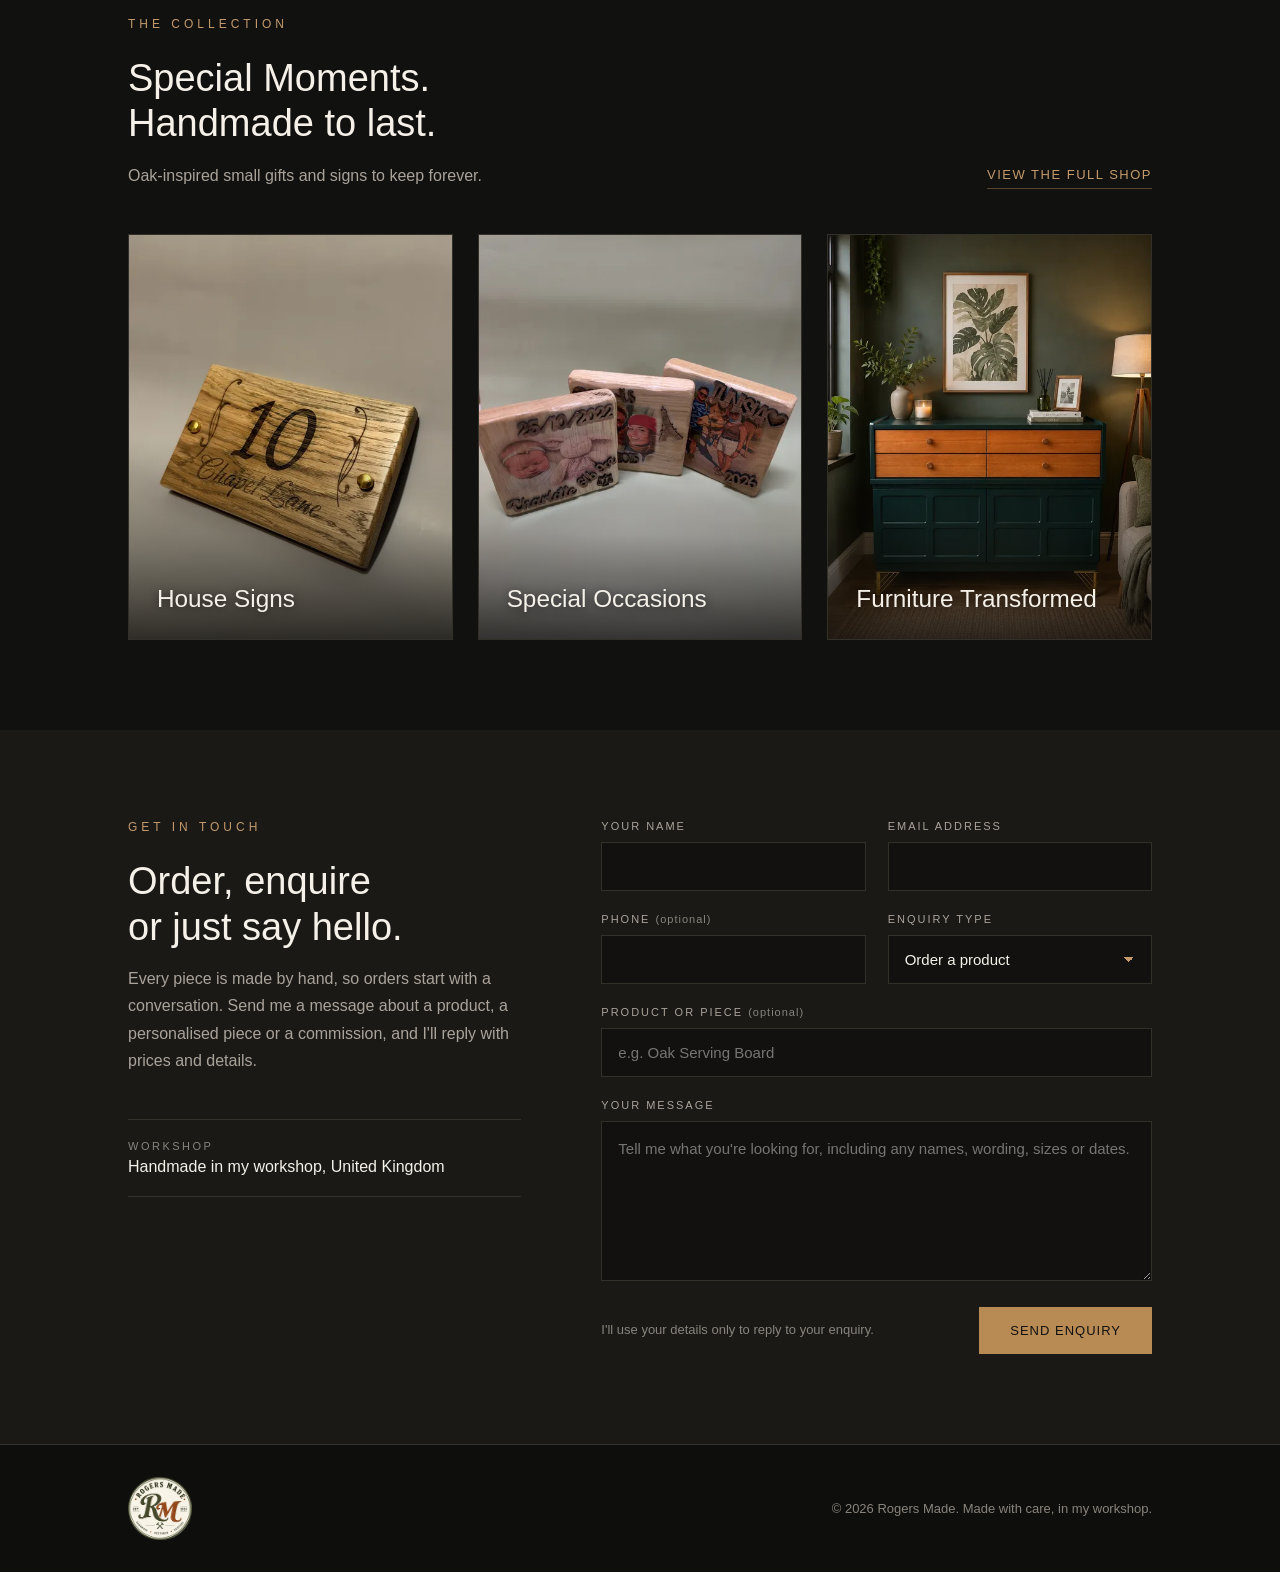
==== commit 2cbe03c0: "Add a workshop video banner to the homepage between header and hero (6b0b268dc44d2736ff816bf9)" ====
--- a/index.html
+++ b/index.html
@@ -34,6 +34,15 @@
 <div class="nav-backdrop" aria-hidden="true"></div>
 
 <main id="main">
+
+<!-- Workshop video banner (homepage only). Video + poster are in assets/video/ -->
+<div class="video-banner" data-video-banner>
+  <video class="video-banner-media" muted loop playsinline preload="none" disablepictureinpicture disableremoteplayback poster="/assets/video/rogers-made-workshop-poster.webp" data-src="/assets/video/rogers-made-workshop.mp4" aria-label="Footage from the Rogers Made workshop: cutting, engraving and finishing handmade oak pieces"></video>
+  <button class="video-banner-sound" type="button" aria-pressed="false" aria-label="Turn sound on" title="Turn sound on" data-video-sound hidden>
+    <svg class="icon-muted" width="18" height="18" viewBox="0 0 24 24" fill="none" stroke="currentColor" stroke-width="1.6" stroke-linecap="round" stroke-linejoin="round" aria-hidden="true"><path d="M4 9.5h3.5L12 5.5v13l-4.5-4H4z"/><path d="M16 9.5l5 5M21 9.5l-5 5"/></svg>
+    <svg class="icon-sound" width="18" height="18" viewBox="0 0 24 24" fill="none" stroke="currentColor" stroke-width="1.6" stroke-linecap="round" stroke-linejoin="round" aria-hidden="true"><path d="M4 9.5h3.5L12 5.5v13l-4.5-4H4z"/><path d="M15.5 9a4.2 4.2 0 0 1 0 6"/><path d="M18.2 6.3a8 8 0 0 1 0 11.4"/></svg>
+  </button>
+</div>
 
 <section class="hero">
   <div class="hero-content">
@@ -178,5 +187,6 @@
 <script src="/assets/js/settings.js"></script>
 <script src="/assets/js/products.js"></script>
 <script src="/assets/js/main.js"></script>
+<script src="/assets/js/video-banner.js" defer></script>
 </body>
 </html>
--- a/assets/css/styles.css
+++ b/assets/css/styles.css
@@ -2129,3 +2129,574 @@
   .ms-caption { letter-spacing: 2.4px; }
   .ms-photo-portrait { max-width: 280px; }
 }
+
+/* =========================================================
+   Shop, basket & checkout
+   Uses the existing colours, type and components. Only the
+   shop, product, basket and checkout pages use these styles.
+   ========================================================= */
+
+/* Basket link in the header (shop pages) */
+.site-header.has-basket .site-nav { margin-left: auto; }
+.header-basket {
+  position: relative;
+  display: inline-flex;
+  align-items: center;
+  gap: 8px;
+  margin-left: 30px;
+  padding-left: 26px;
+  border-left: 1px solid var(--line);
+  color: #eee;
+  text-decoration: none;
+  font-size: 14px;
+  transition: color .25s;
+}
+.header-basket svg { width: 22px; height: 22px; }
+.header-basket:hover,
+.header-basket[aria-current="page"] { color: var(--gold); }
+.header-basket-count {
+  min-width: 20px;
+  height: 20px;
+  padding: 0 6px;
+  border-radius: 10px;
+  background: var(--oak);
+  color: #111;
+  font-size: 11px;
+  font-weight: 600;
+  display: inline-grid;
+  place-items: center;
+}
+
+/* Product cards: consistent photo size, name, price, view */
+.products .product-image { aspect-ratio: 5 / 6; }
+.product-info h3 { line-height: 1.35; }
+.products .product-info h3 { margin-bottom: 22px; }
+.products .product-meta { flex-wrap: nowrap; margin-top: auto; }
+.product-meta .button { white-space: nowrap; }
+.product.is-sold .product-price { color: var(--muted); }
+
+.page-hero-compact { padding-top: 60px; padding-bottom: 50px; }
+.page-hero-compact .eyebrow { margin-bottom: 16px; }
+.page-hero-compact h1 { margin-bottom: 0; }
+
+/* Product page */
+.detail-pricing {
+  display: flex;
+  flex-wrap: wrap;
+  gap: 18px 48px;
+  padding-bottom: 24px;
+  margin-bottom: 22px;
+  border-bottom: 1px solid var(--line);
+}
+.detail-pricing .detail-price {
+  margin: 0;
+  padding: 0;
+  border: 0;
+}
+.detail-delivery { font-size: 18px; color: var(--text-soft); padding-top: 4px; }
+.detail-delivery span {
+  display: block;
+  margin-top: 6px;
+  font-size: 13px;
+  color: var(--muted-2);
+  max-width: 260px;
+  line-height: 1.5;
+}
+
+.stock-status {
+  display: flex;
+  align-items: center;
+  gap: 10px;
+  font-size: 14px;
+  color: var(--text-soft);
+  margin-bottom: 26px;
+}
+.stock-status i {
+  width: 8px;
+  height: 8px;
+  border-radius: 50%;
+  background: #7f9a62;
+  box-shadow: 0 0 0 4px rgba(127, 154, 98, .16);
+}
+.stock-status.is-low i { background: var(--gold); box-shadow: 0 0 0 4px rgba(196, 154, 108, .16); }
+.stock-status.is-out { color: var(--muted); }
+.stock-status.is-out i { background: #8a5a48; box-shadow: 0 0 0 4px rgba(138, 90, 72, .16); }
+
+.buy-form {
+  display: grid;
+  gap: 20px;
+  padding-bottom: 30px;
+  margin-bottom: 30px;
+  border-bottom: 1px solid var(--line);
+}
+.field-hint {
+  color: var(--muted);
+  font-size: 13px;
+  line-height: 1.6;
+  margin: -2px 0 12px;
+}
+.buy-form textarea { min-height: 110px; }
+.buy-row {
+  display: flex;
+  align-items: flex-end;
+  gap: 14px;
+  flex-wrap: wrap;
+}
+.buy-button { flex: 1 1 200px; padding-top: 16px; padding-bottom: 16px; }
+.buy-button[disabled],
+.summary-button[disabled] { opacity: .5; cursor: not-allowed; }
+.buy-status:empty { display: none; }
+.buy-status p { color: var(--text-soft); font-size: 14px; line-height: 1.6; }
+.buy-status a { color: var(--gold); }
+.buy-added { display: flex; align-items: center; flex-wrap: wrap; gap: 4px 10px; }
+.buy-added .tick {
+  width: 24px;
+  height: 24px;
+  border: 1px solid var(--oak);
+  border-radius: 50%;
+  display: inline-grid;
+  place-items: center;
+  color: var(--gold);
+  font-size: 12px;
+}
+
+/* Quantity selector */
+.qty {
+  display: inline-flex;
+  border: 1px solid var(--line);
+  background: #12110f;
+  height: 52px;
+}
+.qty button {
+  width: 44px;
+  background: none;
+  border: 0;
+  color: var(--gold);
+  cursor: pointer;
+  display: grid;
+  place-items: center;
+  transition: background .25s, color .25s;
+}
+.qty button svg { width: 16px; height: 16px; }
+.qty button:hover:not([disabled]) { background: #1b1a17; color: var(--gold-light); }
+.qty button[disabled] { color: #4a4338; cursor: default; }
+.field .qty input {
+  width: 52px;
+  border: 0;
+  border-left: 1px solid var(--line-soft);
+  border-right: 1px solid var(--line-soft);
+  padding: 0;
+  text-align: center;
+  background: transparent;
+  -moz-appearance: textfield;
+}
+.qty input::-webkit-inner-spin-button,
+.qty input::-webkit-outer-spin-button { -webkit-appearance: none; margin: 0; }
+.qty input {
+  width: 52px;
+  border: 0;
+  border-left: 1px solid var(--line-soft);
+  border-right: 1px solid var(--line-soft);
+  background: transparent;
+  color: var(--text);
+  font-family: inherit;
+  font-size: 15px;
+  text-align: center;
+  -moz-appearance: textfield;
+}
+.qty input:focus { outline: none; background: #161512; }
+
+.detail-subhead {
+  font-size: 11px;
+  font-weight: 400;
+  letter-spacing: 2px;
+  text-transform: uppercase;
+  color: var(--muted-2);
+  margin: 8px 0 14px;
+}
+.detail-features {
+  list-style: none;
+  margin-bottom: 10px;
+}
+.detail-features li {
+  position: relative;
+  padding-left: 22px;
+  color: #b9b3aa;
+  line-height: 1.7;
+  margin-bottom: 8px;
+}
+.detail-features li::before {
+  content: "";
+  position: absolute;
+  left: 2px;
+  top: .72em;
+  width: 6px;
+  height: 6px;
+  border: 1px solid var(--gold);
+  transform: rotate(45deg);
+}
+
+/* Basket */
+.basket-layout,
+.checkout-layout {
+  display: grid;
+  grid-template-columns: minmax(0, 1fr) 380px;
+  gap: 60px;
+  align-items: start;
+}
+.basket-head {
+  display: grid;
+  grid-template-columns: 1fr 140px 110px;
+  gap: 20px;
+  padding-bottom: 14px;
+  border-bottom: 1px solid var(--line);
+  font-size: 11px;
+  letter-spacing: 2px;
+  text-transform: uppercase;
+  color: var(--muted-2);
+}
+.basket-head span:nth-child(n+2) { text-align: right; }
+.basket-head span:nth-child(2) { text-align: center; }
+.basket-item {
+  display: grid;
+  grid-template-columns: 110px 1fr 140px 110px;
+  gap: 20px;
+  align-items: start;
+  padding: 26px 0;
+  border-bottom: 1px solid var(--line);
+}
+.basket-thumb {
+  display: block;
+  aspect-ratio: 1;
+  background: #1b1a17;
+  border: 1px solid var(--line);
+  overflow: hidden;
+}
+.basket-thumb img { width: 100%; height: 100%; object-fit: cover; }
+.basket-main h3 { font-size: 19px; font-weight: 400; line-height: 1.35; margin-bottom: 6px; }
+.basket-main h3 a { text-decoration: none; transition: color .25s; }
+.basket-main h3 a:hover { color: var(--gold-light); }
+.basket-unit { color: var(--muted); font-size: 14px; }
+.basket-note {
+  margin-top: 14px;
+  padding: 12px 14px;
+  border-left: 2px solid var(--bronze);
+  background: #161512;
+  max-width: 460px;
+}
+.basket-note small {
+  display: block;
+  font-size: 10px;
+  letter-spacing: 2px;
+  text-transform: uppercase;
+  color: var(--gold);
+  margin-bottom: 6px;
+}
+.basket-note p {
+  color: var(--text-soft);
+  font-size: 14px;
+  line-height: 1.6;
+  white-space: pre-line;
+  overflow-wrap: anywhere;
+}
+.basket-remove {
+  margin-top: 14px;
+  background: none;
+  border: 0;
+  border-bottom: 1px solid #5a4630;
+  padding: 0 0 3px;
+  color: var(--muted);
+  font-family: inherit;
+  font-size: 12px;
+  letter-spacing: 1.5px;
+  text-transform: uppercase;
+  cursor: pointer;
+  transition: color .25s, border-color .25s;
+}
+.basket-remove:hover { color: var(--gold-light); border-color: var(--gold); }
+.basket-qty { display: flex; justify-content: center; }
+.basket-qty .qty { height: 44px; }
+.basket-qty .qty button { width: 38px; }
+.basket-qty .qty input { width: 44px; }
+.basket-line { text-align: right; font-size: 17px; padding-top: 2px; }
+.basket-continue { display: inline-block; margin-top: 30px; }
+
+.basket-summary {
+  position: sticky;
+  top: 130px;
+  background: #1b1a17;
+  border: 1px solid var(--line);
+  padding: 32px;
+}
+.basket-summary h2 { font-size: 24px; font-weight: 400; margin-bottom: 22px; }
+.summary-rows { margin-bottom: 24px; }
+.summary-rows div {
+  display: flex;
+  justify-content: space-between;
+  gap: 16px;
+  padding: 13px 0;
+  border-bottom: 1px solid var(--line-soft);
+  font-size: 15px;
+}
+.summary-rows dt { color: var(--text-soft); }
+.summary-rows dt span { color: var(--muted-2); }
+.summary-rows .summary-total {
+  border-bottom: 0;
+  border-top: 1px solid var(--line);
+  margin-top: 6px;
+  padding-top: 18px;
+  font-size: 20px;
+}
+.summary-rows .summary-total dt { color: var(--text); }
+.summary-rows .summary-total dd { color: var(--gold-light); }
+.summary-note {
+  color: var(--muted);
+  font-size: 13px;
+  line-height: 1.6;
+  margin: -10px 0 20px;
+}
+.summary-button { display: block; width: 100%; }
+.summary-small {
+  margin-top: 16px;
+  color: var(--muted-2);
+  font-size: 12px;
+  line-height: 1.6;
+}
+
+/* Checkout */
+.checkout-block {
+  border: 0;
+  margin-bottom: 46px;
+  min-width: 0;
+}
+.checkout-block legend {
+  display: flex;
+  align-items: baseline;
+  gap: 14px;
+  font-size: 24px;
+  font-weight: 400;
+  margin-bottom: 26px;
+  padding: 0;
+}
+.checkout-step {
+  color: var(--gold);
+  font-size: 12px;
+  letter-spacing: 2.5px;
+}
+.field input[readonly] { color: var(--muted); }
+.field input[readonly]:hover { border-color: var(--line); }
+.checkout-form textarea { min-height: 100px; }
+.payment-placeholder {
+  border: 1px dashed #5a4630;
+  background: #161512;
+  padding: 26px 28px;
+}
+.payment-placeholder-head {
+  display: flex;
+  align-items: center;
+  gap: 12px;
+  flex-wrap: wrap;
+  margin-bottom: 14px;
+}
+.payment-placeholder-head svg { width: 22px; height: 22px; color: var(--gold); }
+.payment-placeholder-head strong { font-weight: 400; font-size: 17px; }
+.payment-pill {
+  border: 1px solid #5a4630;
+  color: var(--gold);
+  font-size: 10px;
+  letter-spacing: 2px;
+  text-transform: uppercase;
+  padding: 5px 10px;
+}
+.payment-placeholder p { color: var(--text-soft); font-size: 14px; line-height: 1.7; }
+.payment-placeholder p + p { margin-top: 10px; color: var(--muted); }
+.payment-placeholder p strong { color: var(--text); font-weight: 400; }
+.checkout-form .form-status { margin-bottom: 20px; }
+.checkout-submit { display: grid; gap: 14px; justify-items: start; }
+.checkout-submit .button[disabled] { opacity: .6; cursor: wait; }
+.checkout-submit .form-note { max-width: 520px; }
+
+.summary-headline {
+  display: flex;
+  justify-content: space-between;
+  align-items: baseline;
+  gap: 12px;
+  margin-bottom: 8px;
+}
+.summary-headline h2 { margin-bottom: 0; }
+.summary-headline .text-link { font-size: 11px; padding-bottom: 4px; }
+.checkout-items { margin-bottom: 12px; }
+.checkout-items .basket-item {
+  grid-template-columns: 64px 1fr auto;
+  gap: 14px;
+  padding: 18px 0;
+  border-bottom-color: var(--line-soft);
+}
+.checkout-items .basket-main h3 { font-size: 15px; }
+.checkout-items .basket-unit { font-size: 13px; }
+.checkout-items .basket-note { margin-top: 10px; padding: 8px 10px; }
+.checkout-items .basket-note p { font-size: 13px; }
+.checkout-items .basket-line { font-size: 15px; }
+
+.order-success {
+  max-width: 640px;
+  margin: 0 auto;
+  text-align: center;
+  border: 1px solid #5a4630;
+  background: #161512;
+  padding: 56px 44px;
+  animation: fadeUp .6s var(--ease);
+}
+.order-success:focus { outline: none; }
+.order-success .tick {
+  width: 56px;
+  height: 56px;
+  border: 1px solid var(--oak);
+  border-radius: 50%;
+  display: inline-grid;
+  place-items: center;
+  color: var(--gold);
+  margin-bottom: 22px;
+}
+.order-success .eyebrow { margin-bottom: 14px; }
+.order-success h2 { font-size: 32px; font-weight: 400; margin-bottom: 18px; }
+.order-success p { color: var(--text-soft); line-height: 1.8; margin-bottom: 16px; }
+.order-success p strong { color: var(--text); font-weight: 400; }
+.order-success .order-not-paid {
+  border: 1px solid var(--line);
+  background: #12110f;
+  padding: 16px 18px;
+  color: var(--muted);
+  margin: 22px 0 30px;
+}
+.order-success .order-not-paid > strong:first-child { color: var(--gold-light); }
+
+@media (max-width: 1100px) {
+  .basket-layout,
+  .checkout-layout { grid-template-columns: minmax(0, 1fr) 330px; gap: 40px; }
+  .header-basket { margin-left: 20px; padding-left: 20px; }
+}
+
+@media (max-width: 900px) {
+  .basket-layout,
+  .checkout-layout { grid-template-columns: 1fr; }
+  .basket-summary { position: static; }
+  .checkout-summary { order: -1; }
+}
+
+@media (max-width: 860px) {
+  .header-basket {
+    order: 1;
+    margin-left: auto;
+    margin-right: 18px;
+    padding-left: 0;
+    border-left: 0;
+  }
+  .header-basket-label { display: none; }
+  .header-basket svg { width: 26px; height: 26px; }
+  .header-basket-count {
+    position: absolute;
+    top: -7px;
+    right: -10px;
+  }
+  .site-header.has-basket .nav-toggle { order: 2; }
+}
+
+@media (max-width: 640px) {
+  .basket-head { display: none; }
+  .basket-items .basket-item {
+    grid-template-columns: 84px 1fr;
+    grid-template-areas: "thumb main" "thumb qty";
+    column-gap: 16px;
+    row-gap: 14px;
+    position: relative;
+  }
+  .basket-items .basket-thumb { grid-area: thumb; }
+  .basket-items .basket-main { grid-area: main; padding-right: 80px; }
+  .basket-items .basket-qty { grid-area: qty; justify-content: flex-start; }
+  .basket-items .basket-line { position: absolute; top: 26px; right: 0; }
+  .basket-summary { padding: 26px 22px; }
+  .order-success { padding: 44px 22px; }
+  .payment-placeholder { padding: 22px 20px; }
+}
+
+/* ---------- Homepage workshop video banner ---------- */
+
+.video-banner {
+  position: relative;
+  width: 100%;
+  /* 90% of the video's height (1280 x 550 -> 1280 x 495), so only a sliver
+     is trimmed from the top and bottom while staying edge to edge */
+  aspect-ratio: 1280 / 495;
+  overflow: hidden;
+  background: #0d0d0b;
+  border-bottom: 1px solid var(--line-soft);
+  isolation: isolate;
+}
+.video-banner-media {
+  display: block;
+  width: 100%;
+  height: 100%;
+  object-fit: cover;
+  object-position: center center;
+  filter: brightness(.9) saturate(.92) contrast(1.04);
+  pointer-events: none;
+}
+.video-banner-media::-webkit-media-controls { display: none !important; }
+/* Light cinematic vignette so the edges melt into the dark page
+   without hiding any of the picture */
+.video-banner::after {
+  content: "";
+  position: absolute;
+  inset: 0;
+  z-index: 1;
+  pointer-events: none;
+  background:
+    linear-gradient(to right, rgba(13, 13, 11, .35) 0%, rgba(13, 13, 11, 0) 7%, rgba(13, 13, 11, 0) 93%, rgba(13, 13, 11, .35) 100%),
+    linear-gradient(to bottom, rgba(13, 13, 11, .2) 0%, rgba(13, 13, 11, 0) 8%, rgba(13, 13, 11, 0) 90%, rgba(13, 13, 11, .3) 100%);
+  box-shadow: inset 0 0 50px rgba(0, 0, 0, .25);
+}
+
+.video-banner-sound {
+  position: absolute;
+  right: 16px;
+  bottom: 14px;
+  z-index: 2;
+  width: 38px;
+  height: 38px;
+  display: inline-flex;
+  align-items: center;
+  justify-content: center;
+  padding: 0;
+  border: 1px solid rgba(196, 154, 108, .45);
+  border-radius: 50%;
+  background: rgba(17, 17, 15, .55);
+  -webkit-backdrop-filter: blur(6px);
+  backdrop-filter: blur(6px);
+  color: var(--gold-light);
+  cursor: pointer;
+  opacity: .82;
+  -webkit-tap-highlight-color: transparent;
+  transition: opacity .25s, background .25s, border-color .25s, transform .25s var(--ease);
+}
+.video-banner-sound:hover,
+.video-banner-sound:focus-visible {
+  opacity: 1;
+  background: rgba(17, 17, 15, .78);
+  border-color: var(--gold);
+}
+.video-banner-sound:active { transform: scale(.94); }
+.video-banner-sound svg { display: block; }
+.video-banner-sound .icon-sound { display: none; }
+.video-banner.has-sound .video-banner-sound .icon-muted { display: none; }
+.video-banner.has-sound .video-banner-sound .icon-sound { display: block; }
+.video-banner.has-sound .video-banner-sound { opacity: 1; border-color: var(--gold); }
+
+@media (max-width: 800px) {
+  .video-banner::after { box-shadow: inset 0 0 28px rgba(0, 0, 0, .25); }
+  .video-banner-sound { right: 12px; bottom: 10px; }
+}
+/* Larger touch target on touch screens */
+@media (pointer: coarse) {
+  .video-banner-sound { width: 42px; height: 42px; }
+}
